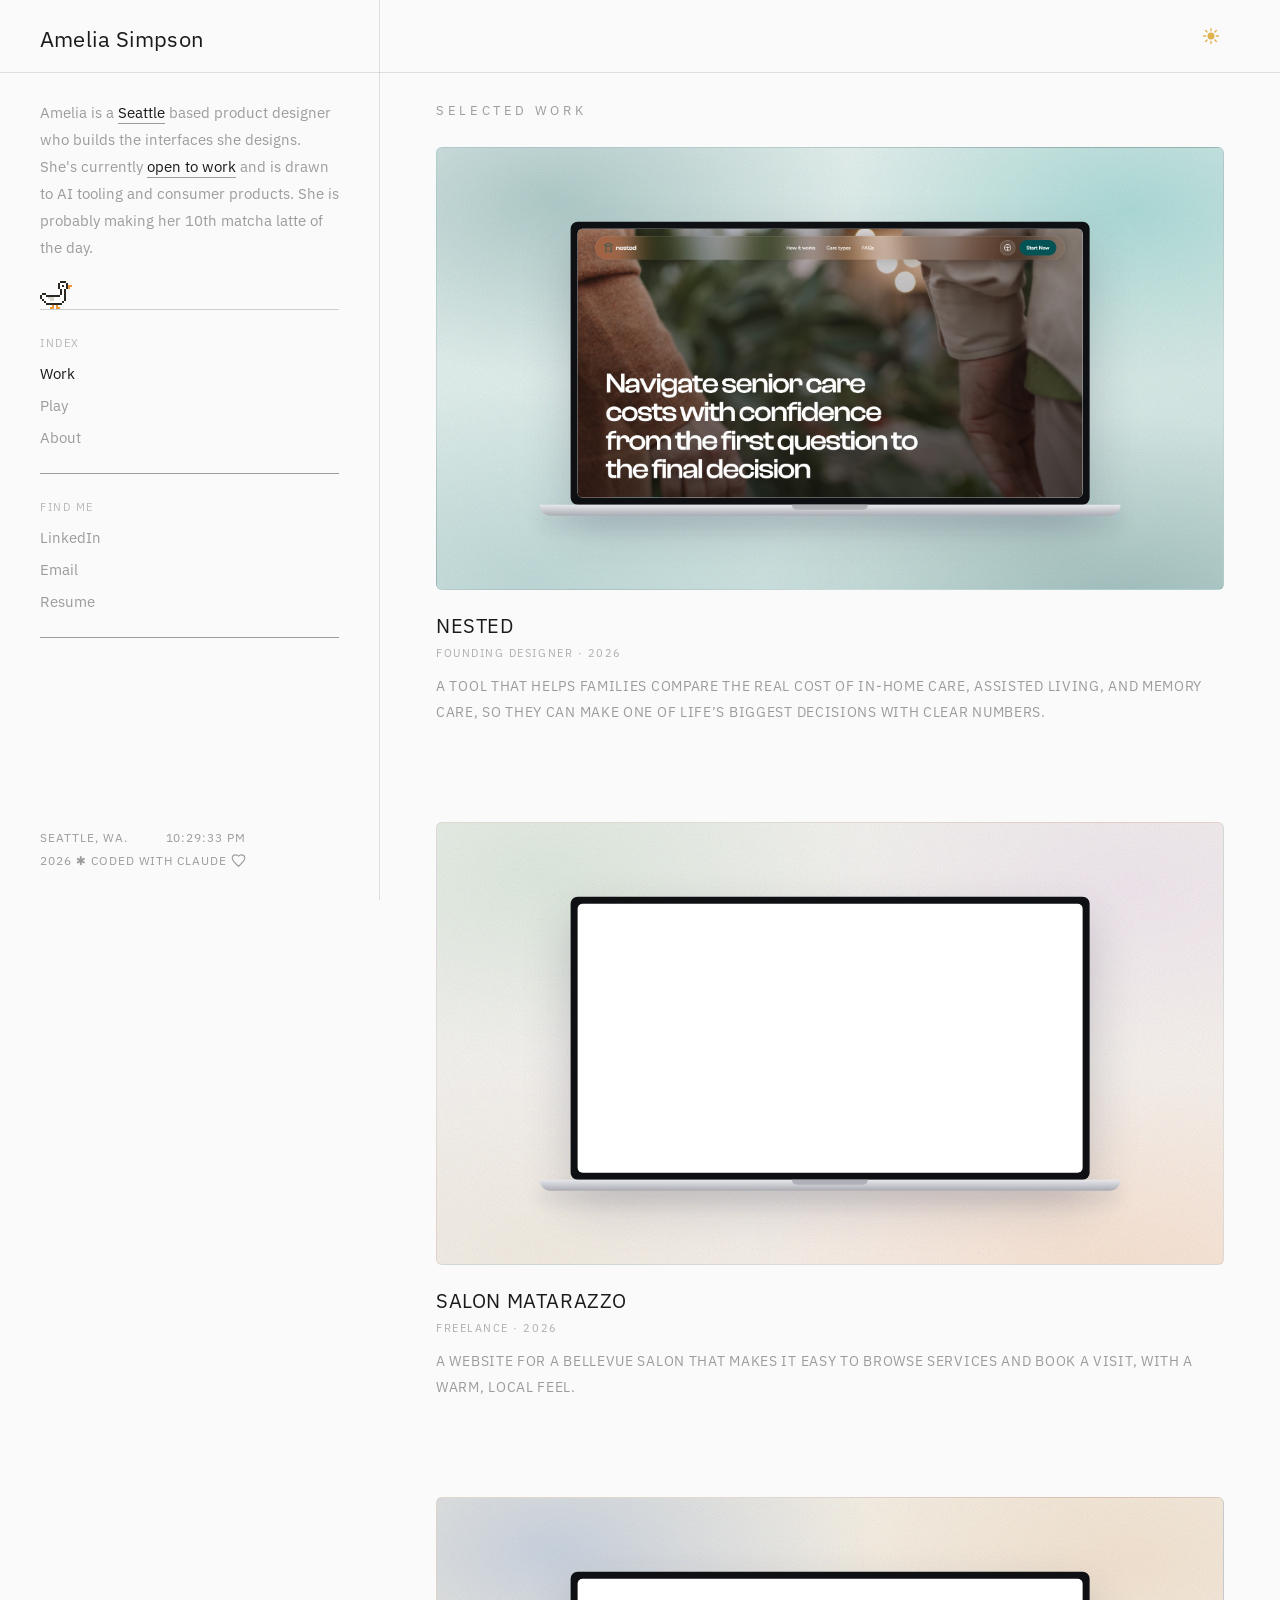
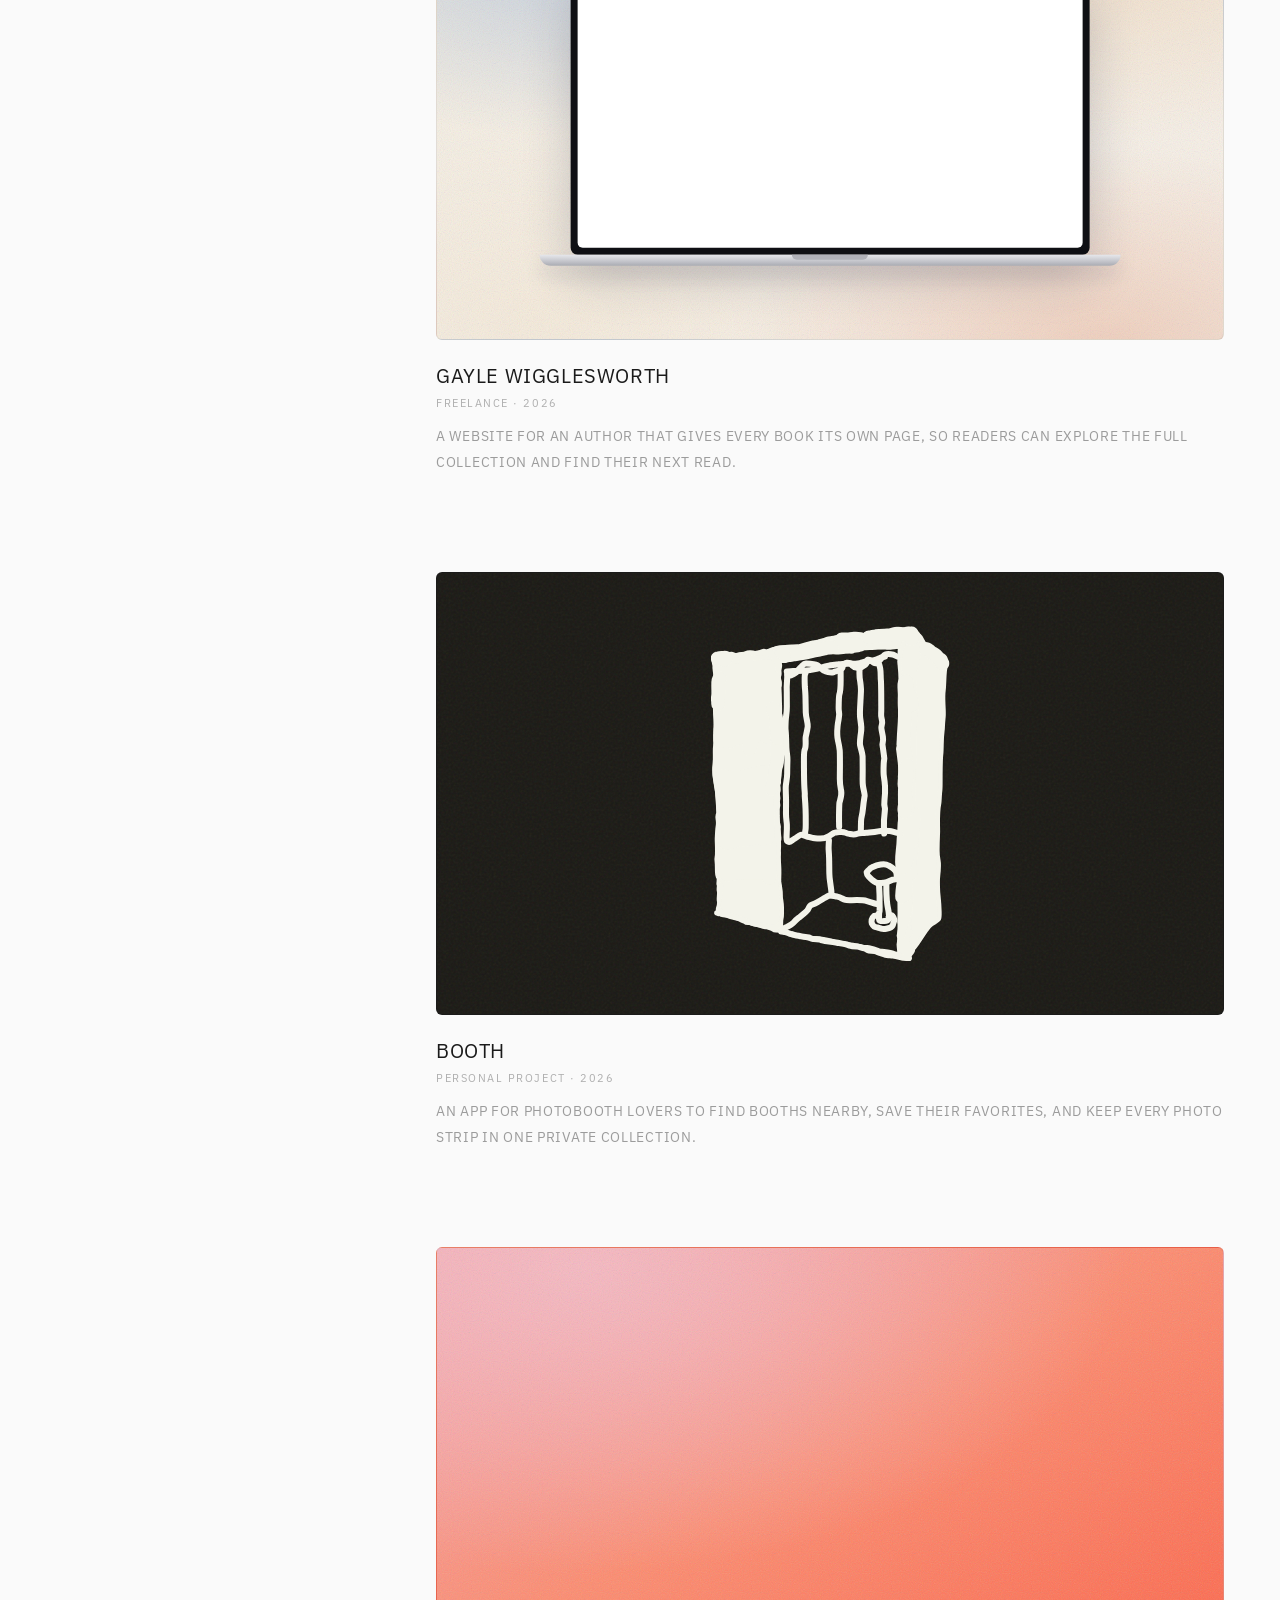
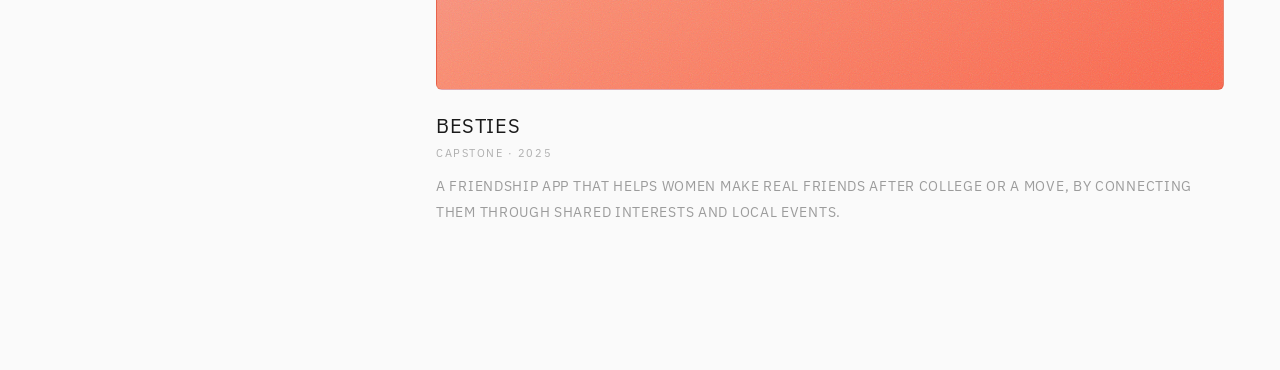
==== index.html @ 5fe20443 "Put every Play card's button in the upper-right "Read more" on Scratch Art and Puddle moves to the u" ====
<!doctype html>
<html lang="en">
<head>
<meta charset="utf-8" />
<meta name="viewport" content="width=device-width, initial-scale=1" />
<title>Amelia's Portfolio</title>
<link rel="icon" type="image/svg+xml" href="favicon.svg">
<link rel="preconnect" href="https://fonts.googleapis.com">
<link rel="preconnect" href="https://fonts.gstatic.com" crossorigin>
<link href="https://fonts.googleapis.com/css2?family=IBM+Plex+Sans:ital,wght@0,400;0,500;0,600;0,700;1,400&display=swap" rel="stylesheet">
<!-- Nested case-study animation faces -->
<link href="https://fonts.googleapis.com/css2?family=Figtree:wght@400;500;600;700&display=swap" rel="stylesheet">
<link rel="stylesheet" href="styles.css?v=115">
<link rel="stylesheet" href="scratch-card.css?v=3">
<link rel="stylesheet" href="play-panels.css?v=3">
<script src="scratch-card.js?v=5" defer></script>
<script src="play-panels.js?v=2" defer></script>
<script>
  /* set the view before first paint so a refresh doesn't flash the Work page */
  (function () {
    function ok(v) { return v === 'work' || v === 'gallery' || v === 'about'; }
    var p = (location.pathname || '/').replace(/\/index(\.html)?$/, '').replace(/\/+$/, '');
    var seg = p.slice(1), v = ok(seg) ? seg : null;
    if (!v) { var h = (location.hash || '').replace(/^#/, ''); if (ok(h)) v = h; }   // legacy #view links
    document.documentElement.setAttribute('data-view', v || 'work');
  })();
</script>

</head>
<body>
<div id="cursor-pill" aria-hidden="true"></div>

  <canvas id="bubble-canvas"></canvas>
  <div id="fog"></div>

  <div class="topline" aria-hidden="true"></div>
  <div class="topmeta">
    <button id="toggle" aria-label="Toggle bubble mode" aria-pressed="false">
        <span class="ico-off"><svg viewBox="0 0 24 24" fill="none"><circle cx="12" cy="12" r="4.2" fill="#e0b24d"/><g stroke="#e0b24d" stroke-width="1.6" stroke-linecap="round"><path d="M12 3.1v2.5M12 18.4v2.5M3.1 12h2.5M18.4 12h2.5M5.5 5.5l1.8 1.8M16.7 16.7l1.8 1.8M18.5 5.5l-1.8 1.8M7.3 16.7l-1.8 1.8"/></g></svg></span>
        <span class="ico-rain"><svg viewBox="0 0 24 24" fill="none"><path d="M6.4 14.6h11.2a4.1 4.1 0 0 0 .6-8.15A6.1 6.1 0 0 0 6.8 7.2a3.72 3.72 0 0 0-.4 7.4z" fill="#9fb0c4"/><g stroke="#7f9ab8" stroke-width="1.8" stroke-linecap="round"><path d="M8.2 17.3l-1 3M12.2 17.3l-1 3M16.2 17.3l-1 3"/></g></svg></span>
        <span class="ico-bubble"><svg viewBox="0 0 24 24" fill="none"><defs><linearGradient id="bubg" x1="3" y1="5" x2="19" y2="20" gradientUnits="userSpaceOnUse"><stop offset="0" stop-color="#ff9ccd"/><stop offset=".45" stop-color="#8fd0ee"/><stop offset="1" stop-color="#b6a4ee"/></linearGradient></defs><circle cx="10" cy="13.4" r="6.2" stroke="url(#bubg)" stroke-width="1.7"/><circle cx="17.6" cy="7" r="2.4" stroke="url(#bubg)" stroke-width="1.4"/><path d="M6.7 12.3 A4 4 0 0 1 9.3 9.3" stroke="#cfe9f5" stroke-width="1.5" stroke-linecap="round"/></svg></span>
      </button>
  </div>

  <header class="mobile-bar" aria-hidden="true">
    <button id="menu-open" class="menu-btn" aria-label="Open menu"><svg viewBox="0 0 24 24" fill="none" stroke="currentColor" stroke-width="1.8" stroke-linecap="round"><path d="M4 7h16M4 12h16M4 17h16"/></svg></button>
    <span class="mobile-wordmark">Amelia Simpson</span>
  </header>

  <aside class="sidebar">
    <button id="menu-close" class="menu-btn menu-close" aria-label="Close menu"><svg viewBox="0 0 24 24" fill="none" stroke="currentColor" stroke-width="1.8" stroke-linecap="round"><path d="M6 6l12 12M18 6L6 18"/></svg></button>
    <div class="side-head">
      <div class="wordmark">Amelia Simpson</div>
    </div>
    <p class="bio">Amelia is a <span class="seattle"><em>Seattle</em><span class="rain" aria-hidden="true"><svg class="cloud" viewBox="0 0 64 42"><defs><linearGradient id="cloudgrad" x1="0" y1="0" x2="0" y2="1"><stop offset="0" stop-color="#d6dee8"/><stop offset="1" stop-color="#a7b4c4"/></linearGradient></defs><path d="M14 36 C7 36 2 31 2 25 C2 19 7 15 13 15 C15 7 22 3 30 3 C38 3 45 8 47 16 C55 16 62 21 62 28 C62 33 58 36 52 36 Z" fill="url(#cloudgrad)"/></svg><i style="--l:34%;--d:0s"></i><i style="--l:44%;--d:.3s"></i><i style="--l:50%;--d:.14s"></i><i style="--l:58%;--d:.46s"></i><i style="--l:40%;--d:.6s"></i></span></span> based product designer who builds the interfaces she designs. She's currently <em class="glimm">open to work</em> and is drawn to AI tooling and consumer products. She is probably making her 10th matcha latte of the day.</p>

    <div class="goose-track">
      <hr class="divider">
      <!-- portfolio pet: drawn + walked by app.js -->
      <button class="goose" type="button" aria-label="Portfolio goose"><span class="goose-bubble" aria-hidden="true"></span></button>
    </div>

    <div class="nav-group">
      <div class="group-label">Index</div>
      <nav class="side-nav">
        <a class="active" data-view="work" role="link" tabindex="0">Work</a>
        <a data-view="gallery" role="link" tabindex="0">Play</a>
        <a data-view="about" role="link" tabindex="0">About</a>
      </nav>
    </div>

    <hr class="divider">

    <div class="nav-group">
      <div class="group-label">Find me</div>
      <nav class="side-nav">
        <a data-href="https://www.linkedin.com/in/amelia-simpson-b00031272/" role="link" tabindex="0">LinkedIn</a>
        <a data-href="mailto:amelia@winoman.com" role="link" tabindex="0">Email</a>
        <a data-href="files/amelia-simpson-resume.pdf?v=2" role="link" tabindex="0">Resume</a>
      </nav>
    </div>

    <hr class="divider">

    <div class="side-bottom">
      <span class="metabits"><span class="meta-loc">Seattle, WA.</span><span id="clock">00:00</span></span>
      <div class="side-meta">2026 &#10033; coded with Claude <button id="heart-toggle" class="heart-btn" aria-label="Toggle heart" aria-pressed="false"><svg viewBox="0 0 24 24" aria-hidden="true"><path d="M12 21.35l-1.45-1.32C5.4 15.36 2 12.28 2 8.5 2 5.42 4.42 3 7.5 3c1.74 0 3.41.81 4.5 2.09C13.09 3.81 14.76 3 16.5 3 19.58 3 22 5.42 22 8.5c0 3.78-3.4 6.86-8.55 11.54L12 21.35z"/></svg></button></div>
    </div>
  </aside>

  <main>
    <div id="view-work">
    <div class="worktop">
      <span class="work-label">Selected Work</span>
    </div>
    <div class="case-grid">
      <div class="case-col">
      <a class="case-card" href="nested.html" data-cursor="case">
        <div class="case-media nested-media">
          <div class="laptop">
            <div class="laptop-screen">
              <div class="laptop-inner">
                <img class="laptop-vid" src="images/nested/home.jpg" alt="The Nested homepage: a senior-care cost calculator with the headline Navigate senior care costs with confidence and a Start Comparison button" loading="lazy">
              </div>
            </div>
            <div class="laptop-base"></div>
          </div>
        </div>
        <div class="case-title">Nested</div>
        <div class="case-meta">Founding Designer &middot; 2026</div>
        <p class="case-desc">A tool that helps families compare the real cost of in-home care, assisted living, and memory care, so they can make one of life&rsquo;s biggest decisions with clear numbers.</p>
      </a>

      <a class="case-card" href="https://www.salonmatarazzo.com/" target="_blank" rel="noopener" data-cursor="try">
        <div class="case-media salon-media">
          <div class="laptop">
            <div class="laptop-screen">
              <div class="laptop-inner">
                <!-- screen recording of the homepage; swap videos/salon.mp4 to refresh -->
                <video class="laptop-vid" src="videos/salon.mp4?v=6" autoplay loop muted playsinline preload="metadata"></video>
              </div>
            </div>
            <div class="laptop-base"></div>
          </div>
        </div>
        <div class="case-title">Salon Matarazzo</div>
        <div class="case-meta">Freelance · 2026</div>
        <p class="case-desc">A website for a Bellevue salon that makes it easy to browse services and book a visit, with a warm, local feel.</p>
      </a>

      <a class="case-card" href="https://gayle-site.vercel.app/" target="_blank" rel="noopener" data-cursor="try">
        <div class="case-media gayle-media">
          <div class="laptop">
            <div class="laptop-screen">
              <div class="laptop-inner">
                <!-- screen recording of the homepage; swap videos/gayle.mp4 to refresh -->
                <video class="laptop-vid" src="videos/gayle.mp4?v=1" autoplay loop muted playsinline preload="metadata"></video>
              </div>
            </div>
            <div class="laptop-base"></div>
          </div>
        </div>
        <div class="case-title">Gayle Wigglesworth</div>
        <div class="case-meta">Freelance · 2026</div>
        <p class="case-desc">A website for an author that gives every book its own page, so readers can explore the full collection and find their next read.</p>
      </a>

      <a class="case-card" href="booth.html" data-cursor="case">
        <div class="case-media booth-media">
          <img class="booth-art" src="images/booth.svg?v=2" alt="Booth illustration" loading="lazy">
        </div>
        <div class="case-title">Booth</div>
        <div class="case-meta">Personal project · 2026</div>
        <p class="case-desc">An app for photobooth lovers to find booths nearby, save their favorites, and keep every photo strip in one private collection.</p>
      </a>

      <a class="case-card" href="besties.html" data-cursor="case">
        <div class="case-media besties-media">
          <!-- swap videos/besties.mp4 for your own screen recording of the flow -->
          <video class="besties-vid" src="videos/besties.mp4?v=2" autoplay loop muted playsinline preload="metadata"></video>
        </div>
        <div class="case-title">Besties</div>
        <div class="case-meta">Capstone · 2025</div>
        <p class="case-desc">A friendship app that helps women make real friends after college or a move, by connecting them through shared interests and local events.</p>
      </a>
      </div>
    </div>
    </div><!-- /#view-work -->

    <div id="view-gallery">
      <!-- the old pan-around canvas below stays hidden by CSS (#galleryCanvas), not removed -->
      <section class="bento" aria-label="Play">
        <!-- Scratch art: playable in place; the upper-right button flips it open into #panel-scratch (play-panels.js) -->
        <div class="tile t-scratch scratch-card" data-scratch-card data-panel-tile="scratch" role="group"
             aria-label="Interactive scratch-art card: drag to scratch through black wax and reveal a rainbow foil underneath">
          <button type="button" class="tile-btn tile-btn-right" data-panel-open="scratch" aria-haspopup="dialog" aria-controls="panel-scratch" aria-label="Read more about Scratch Art">
            <span class="tile-btn-label">Read more</span><svg viewBox="0 0 24 24" fill="none" stroke="currentColor" stroke-width="2" stroke-linecap="round" stroke-linejoin="round" aria-hidden="true"><path d="M15 3h6v6M9 21H3v-6M21 3l-7 7M3 21l7-7"/></svg>
          </button>
          <div class="scratch-pill">
            <svg viewBox="0 0 24 24" fill="none" stroke="currentColor" stroke-width="1.8" stroke-linecap="round" stroke-linejoin="round" aria-hidden="true">
              <path d="M4 20 L7 13 L17 3 L21 7 L11 17 Z" /><path d="M7 13 L11 17" />
            </svg>
            scratch me!
          </div>
          <div class="scratch-label">
            <h3>Scratch Art</h3>
            <p>Personal Project · Fall 2026</p>
          </div>
          <div class="scratch-actions">
            <button type="button" data-scratch-save aria-label="Save your drawing">
              <svg viewBox="0 0 24 24" fill="none" stroke="currentColor" stroke-width="2" stroke-linecap="round" stroke-linejoin="round" aria-hidden="true"><path d="M12 4v11M7 10l5 5 5-5M5 20h14" /></svg>
            </button>
            <button type="button" data-scratch-reset aria-label="Start over with a fresh black page">
              <svg viewBox="0 0 24 24" fill="none" stroke="currentColor" stroke-width="2" stroke-linecap="round" stroke-linejoin="round" aria-hidden="true"><path d="M3 12a9 9 0 1 0 3-6.7" /><path d="M3 4v5h5" /></svg>
            </button>
          </div>
        </div>

        <!-- the whole card is a button that opens #panel-frida -->
        <figure class="tile t-frida" data-panel-tile="frida">
          <button type="button" class="tile-open" data-panel-open="frida" aria-haspopup="dialog" aria-controls="panel-frida" aria-label="Read more about the Frida litho"></button>
          <img src="images/playground/frida-litho.jpg" alt="A pencil lithograph of Frida Kahlo surrounded by flowers, drawn on a litho plate">
          <figcaption class="tile-cap">
            <h3>Frida Litho</h3>
            <p>A lithograph I made for my printmaking class</p>
          </figcaption>
        </figure>

        <!-- the whole card is a button that opens #panel-froyo; the upper-right "Visit" goes straight to the shop -->
        <div class="tile t-froyo" data-panel-tile="froyo">
          <button type="button" class="tile-open" data-panel-open="froyo" aria-haspopup="dialog" aria-controls="panel-froyo" aria-label="Read more about The Froyo Shop"></button>
          <img src="images/playground/froyo-shop.jpg" alt="The Froyo Shop app: a soft-serve frozen yogurt in a polka-dot cup with flavor, cup, and topping pickers">
          <a class="tile-btn tile-btn-right" href="https://froyo-shop.vercel.app/" target="_blank" rel="noopener" aria-label="Open The Froyo Shop in a new tab">
            <span class="tile-btn-label">Visit</span><svg viewBox="0 0 24 24" fill="none" stroke="currentColor" stroke-width="2" stroke-linecap="round" stroke-linejoin="round" aria-hidden="true"><path d="M7 17 17 7"/><path d="M8 7h9v9"/></svg>
          </a>
          <div class="tile-cap">
            <h3>The Froyo Shop</h3>
            <p>Build and share your own frozen treat</p>
          </div>
        </div>

        <figure class="tile t-paros">
          <img src="images/playground/paros.jpg" alt="A white Greek church with a blue dome and bell tower at golden hour, on the island of Paros">
          <figcaption class="tile-cap">
            <h3>Paros, Greece</h3>
            <p>A church I photographed on the island</p>
          </figcaption>
        </figure>

        <!-- the real 404 page, playing on a loop (?embed skips the redirect home);
             the whole card is a button that opens #panel-404; the upper-right "Visit" opens the real page -->
        <div class="tile t-404" data-panel-tile="404">
          <button type="button" class="tile-open" data-panel-open="404" aria-haspopup="dialog" aria-controls="panel-404" aria-label="Read more about the 404 page"></button>
          <iframe src="404.html?embed" title="My 404 page: a UFO beams up a cow" loading="lazy" tabindex="-1" aria-hidden="true"></iframe>
          <a class="tile-btn tile-btn-right" href="/404" target="_blank" rel="noopener" aria-label="Open the 404 page in a new tab">
            <span class="tile-btn-label">Visit</span><svg viewBox="0 0 24 24" fill="none" stroke="currentColor" stroke-width="2" stroke-linecap="round" stroke-linejoin="round" aria-hidden="true"><path d="M7 17 17 7"/><path d="M8 7h9v9"/></svg>
          </a>
          <div class="tile-cap">
            <h3>404 Page</h3>
            <p>A UFO abduction for lost visitors</p>
          </div>
        </div>

        <!-- the live puddle shader, playable right here; only the upper-right button flips it open into #panel-puddle (play-panels.js) -->
        <div class="tile t-puddle" data-panel-tile="puddle">
          <iframe src="puddle.html?embed&amp;v=2" title="Puddle: click the water to jump in" loading="lazy"></iframe>
          <button type="button" class="tile-btn tile-btn-right" data-panel-open="puddle" aria-haspopup="dialog" aria-controls="panel-puddle" aria-label="Read more about Puddle">
            <span class="tile-btn-label">Read more</span><svg viewBox="0 0 24 24" fill="none" stroke="currentColor" stroke-width="2" stroke-linecap="round" stroke-linejoin="round" aria-hidden="true"><path d="M15 3h6v6M9 21H3v-6M21 3l-7 7M3 21l7-7"/></svg>
          </button>
          <div class="tile-cap">
            <h3>Puddle</h3>
            <p>Click the water to jump in</p>
          </div>
        </div>

      </section>
      <div class="canvas-vp" id="galleryCanvas">
        <div class="canvas-plane" id="galleryPlane">
          <!--
            Playground pieces sit on the canvas and pan with it. Add one with:
            <figure class="piece" style="left:0px; top:0px; width:520px;">
              <img src="images/playground/your-piece.jpg" alt="">
              <figcaption>
                <span class="piece-title">Caption</span>
                <span class="piece-bio">A short bio line.</span>
              </figcaption>
            </figure>
            left/top are free-form canvas coordinates (0,0 is the center on load).
          -->
          <figure class="piece" style="left:-470px; top:-150px; width:420px;">
            <img src="images/playground/paros.jpg" alt="A white Greek church with a blue dome and bell tower at golden hour, on the island of Paros">
            <figcaption>
              <span class="piece-title">Picture in Paros, Greece</span>
              <span class="piece-bio">I took this image of a church on the greek island of Paros</span>
            </figcaption>
          </figure>
          <figure class="piece" style="left:70px; top:30px; width:440px;">
            <a class="piece-link" href="https://froyo-shop.vercel.app/" target="_blank" rel="noopener">
              <img src="images/playground/froyo-shop.jpg" alt="The Froyo Shop app: a soft-serve frozen yogurt in a polka-dot cup with flavor, cup, and topping pickers">
              <figcaption>
                <span class="piece-title">The Froyo Shop <span class="piece-arrow" aria-hidden="true">↗</span></span>
                <span class="piece-bio">I made a froyo shop app for users to create and share their yummy frozen treat</span>
              </figcaption>
            </a>
          </figure>
          <figure class="piece" style="left:-380px; top:210px; width:340px;">
            <img src="images/playground/frida-litho.jpg" alt="A pencil lithograph of Frida Kahlo surrounded by flowers, drawn on a litho plate">
            <figcaption>
              <span class="piece-title">Frida Litho</span>
              <span class="piece-bio">A lithograph I made for my printmaking class</span>
            </figcaption>
          </figure>
        </div>

        <!-- pan/drag hint, pinned to the viewport -->
        <div class="canvas-hint">
          <svg viewBox="0 0 24 24" fill="none" stroke="currentColor" stroke-width="1.7" stroke-linecap="round" stroke-linejoin="round" aria-hidden="true"><path d="M12 3v18M3 12h18M12 3l-3 3M12 3l3 3M12 21l-3-3M12 21l3-3M3 12l3-3M3 12l3 3M21 12l-3-3M21 12l-3 3"/></svg>
          <span>Scroll / drag to move</span>
        </div>

        <!-- sticker pack: click the heart to open the tray, then drag stickers onto the canvas -->
        <button class="sticker-pack" id="stickerPack" type="button" aria-label="Open sticker pack">
          <svg class="heart" viewBox="0 0 100 92" aria-hidden="true"><path d="M50 84 C 20 62, 8 44, 8 28 C 8 16, 18 8, 30 8 C 40 8, 47 15, 50 24 C 53 15, 60 8, 70 8 C 82 8, 92 16, 92 28 C 92 44, 80 62, 50 84 Z"/></svg>
          <span>my<br>sticker<br>pack</span>
        </button>
        <div class="sticker-tray" id="stickerTray"></div>
        <button class="sticker-reset" id="stickerReset" type="button">Reset</button>
      </div>
    </div>

    <div id="view-about">
      <!-- Top photo strip -->
      <div class="about-strip">
        <div class="about-photo" data-cursor="photo" data-label="Me!"><img src="images/p1.jpg?v=4" alt="Amelia at her university graduation"></div>
        <div class="about-photo" data-cursor="photo" data-label="Coquito"><img src="images/p5.jpg?v=2" alt="Amelia's dog sitting on the floor, tongue out"></div>
        <div class="about-photo" data-cursor="photo" data-label="Home"><img src="images/p2.jpg?v=4" alt="Seattle waterfront and the Space Needle at sunset"></div>
        <div class="about-photo" data-cursor="photo" data-label="Studio sesh"><img src="images/p3.jpg?v=2" alt="A screenprinting screen in the studio"></div>
        <div class="about-photo" data-cursor="photo" data-label="<span style='font-size:1.8em;line-height:1'>&#128031;</span>"><img src="images/p6.jpg?v=1" alt="Three scuba divers underwater with bubbles rising to the surface"></div>
      </div>

      <h1 class="about-title">Designing to delight.</h1>

      <div class="about-intro">
        <p>Hi, I&rsquo;m Amelia. Born, raised, and based in <em>Seattle, WA</em>.</p>
        <p>I design and build software that feels simple, intuitive, and <em>delightful</em>. What I love most is tackling complex problems, balancing systems thinking with human needs. I&rsquo;m drawn to AI tooling and consumer products.</p>
        <p class="about-lead">Outside of work I enjoy:</p>
        <ul class="about-list">
          <li>Skiing</li>
          <li>Screen printing</li>
          <li>Making personalized apps for my friends</li>
          <li>Spending an entire day in an art museum</li>
        </ul>
        <p>Open to full-time and freelance work. If you&rsquo;re building something fun, I&rsquo;d love to hear about it.</p>
      </div>

      <div class="about-cols">
        <div>
          <span class="group-label">Experience</span>
          <div class="exp-list">
            <div class="exp-row"><div class="exp-role">Nested <span>&middot; Founding Designer</span></div><div class="exp-date">2026 &mdash; Present</div></div>
            <div class="exp-row"><div class="exp-role">Freelance <span>&middot; Product Designer</span></div><div class="exp-date">2025 &mdash; Present</div></div>
            <div class="exp-row"><div class="exp-role">Besties <span>&middot; Capstone, UX</span></div><div class="exp-date">2025</div></div>
          </div>
        </div>
      </div>

      <!-- Favorite things: drop a cover <img src="..."> into each tile -->
      <div class="about-faves-rich">
        <div class="faves-head"><span class="work-label">A few of my favorite things</span></div>

        <div class="fave-group">
          <span class="group-label">On my shelf</span>
          <div class="cover-row tall">
            <div class="about-photo cover"><img src="images/book-pwmov.jpg" alt="People We Meet on Vacation by Emily Henry book cover"></div>
            <div class="about-photo cover"><img src="images/book-nothing.jpg" alt="How to Do Nothing by Jenny Odell book cover"></div>
            <div class="about-photo cover"><img src="images/book-bernadette.jpg" alt="Where'd You Go, Bernadette by Maria Semple book cover"></div>
            <div class="about-photo cover"><img src="images/book-writerslovers.jpg" alt="Writers & Lovers by Lily King book cover"></div>
            <div class="about-photo cover"><img src="images/book-malala.jpg" alt="Finding My Way by Malala Yousafzai book cover"></div>
          </div>
        </div>

        <div class="fave-group">
          <span class="group-label">Comfort rewatches</span>
          <div class="cover-row tall">
            <div class="about-photo cover"><img src="images/amelie.jpg" alt="Am&eacute;lie film poster"></div>
            <div class="about-photo cover"><img src="images/psych.jpg" alt="Psych TV show poster"></div>
            <div class="about-photo cover"><img src="images/satc.jpg" alt="Sex and the City poster"></div>
            <div class="about-photo cover"><img src="images/barbie.jpg" alt="Barbie: Mermaidia film poster"></div>
            <div class="about-photo cover"><img src="images/gbh.jpg" alt="The Grand Budapest Hotel film poster"></div>
          </div>
        </div>

        <div class="fave-group">
          <span class="group-label">On repeat</span>
          <div class="cover-row square">
            <div class="about-photo cover"><img src="images/song-embarrassing.jpg" alt="Ghost by Sky Ferreira cover"></div>
            <div class="about-photo cover"><img src="images/song-vogue.jpg" alt="The Immaculate Collection by Madonna cover"></div>
            <div class="about-photo cover"><img src="images/song-bloodorange.jpg" alt="Essex Honey by Blood Orange cover"></div>
            <div class="about-photo cover"><img src="images/song-parttime.jpg" alt="Part Time album cover"></div>
            <div class="about-photo cover"><img src="images/song-letsgetiton.jpg" alt="Let's Get It On by Marvin Gaye cover"></div>
          </div>
        </div>
      </div>
    </div>
  </main>

  <!-- Play panels: each interactive card spins up into its own panel (play-panels.js) -->
  <dialog id="panel-scratch" class="play-panel" data-panel="scratch" aria-labelledby="pp-title-scratch">
    <div class="pp-card">
      <div class="pp-back" aria-hidden="true"></div>
      <div class="pp-face">
        <div class="pp-stage pp-stage-scratch">
          <div class="scratch-card" data-scratch-card role="group" aria-label="Scratch-art card: drag to scratch through black wax and reveal a rainbow foil underneath">
            <div class="scratch-pill">
              <svg viewBox="0 0 24 24" fill="none" stroke="currentColor" stroke-width="1.8" stroke-linecap="round" stroke-linejoin="round" aria-hidden="true"><path d="M4 20 L7 13 L17 3 L21 7 L11 17 Z" /><path d="M7 13 L11 17" /></svg>
              scratch me!
            </div>
            <div class="scratch-actions">
              <button type="button" data-scratch-save aria-label="Save your drawing">
                <svg viewBox="0 0 24 24" fill="none" stroke="currentColor" stroke-width="2" stroke-linecap="round" stroke-linejoin="round" aria-hidden="true"><path d="M12 4v11M7 10l5 5 5-5M5 20h14" /></svg>
              </button>
              <button type="button" data-scratch-reset aria-label="Start over with a fresh black page">
                <svg viewBox="0 0 24 24" fill="none" stroke="currentColor" stroke-width="2" stroke-linecap="round" stroke-linejoin="round" aria-hidden="true"><path d="M3 12a9 9 0 1 0 3-6.7" /><path d="M3 4v5h5" /></svg>
              </button>
            </div>
          </div>
        </div>
        <article class="pp-story">
          <header class="pp-head">
            <p class="pp-meta">Personal Project · Fall 2026</p>
            <h2 id="pp-title-scratch">Scratch Art</h2>
            <p class="pp-lede">A digital take on scratch-art paper: black wax over rainbow foil, and a wooden stylus to draw through it.</p>
            <p class="pp-hint">Drag across the black to draw.</p>
          </header>

          <section>
            <h3>Design</h3>
            <p>The foil underneath is a steady rainbow with a little glitter, so a single line changes color as it crosses the page. The rainbow never shifts, so a drawing keeps the colors you drew it in.</p>
            <p>The cursor is a small wooden stylus, with its hotspot on the sharpened tip. Once you start, the &ldquo;scratch me!&rdquo; pill fades away and buttons to save or start over take its place.</p>
          </section>

          <section>
            <h3>Development</h3>
            <p>Two canvases are stacked: the foil underneath and a black coat on top. Drawing erases the coat along your path, and the line follows pen pressure on devices that report it.</p>
            <p>The glitter comes from a small seeded random generator, so it lands in the same places every time the card resizes. Saving flattens both layers into a PNG of your drawing.</p>
          </section>
          <p class="pp-note">This is a fresh copy, separate from the one on the Play page.</p>
        </article>
      </div>
      <button type="button" class="pp-close" data-panel-close aria-label="Close Scratch Art">
        <svg viewBox="0 0 24 24" fill="none" stroke="currentColor" stroke-width="2" stroke-linecap="round" aria-hidden="true"><path d="M6 6l12 12M18 6L6 18"/></svg>
      </button>
    </div>
  </dialog>

  <dialog id="panel-frida" class="play-panel" data-panel="frida" aria-labelledby="pp-title-frida">
    <div class="pp-card">
      <div class="pp-back" aria-hidden="true"></div>
      <div class="pp-face">
        <div class="pp-stage pp-stage-frida"><img src="images/playground/frida-litho.jpg" alt="A pencil lithograph of Frida Kahlo surrounded by flowers, drawn on a litho plate"></div>
        <article class="pp-story">
          <header class="pp-head">
            <p class="pp-meta">Printmaking class</p>
            <h2 id="pp-title-frida">Frida Litho</h2>
            <p class="pp-lede">A lithograph of Frida Kahlo surrounded by flowers, drawn for my printmaking class.</p>
          </header>

          <section>
            <h3>What lithography is</h3>
            <p>Lithography was invented in 1796 by Alois Senefelder in Bavaria. It started on slabs of limestone, which is where the name comes from: <i>lithos</i> is Greek for stone. Today many printmakers draw on grained aluminum plates instead.</p>
            <p>Unlike carving a woodcut or etching a line into metal, nothing is cut into the surface. The whole process runs on one simple fact: oil and water don&rsquo;t mix. You draw with something greasy, the blank areas are treated to hold water, and the oily ink sticks only to the drawing.</p>
          </section>

          <section>
            <h3>How a print gets made</h3>
            <p>First the drawing goes onto the plate with greasy materials, like litho crayons, pencils or tusche, a liquid drawing ink. Every mark counts, because the plate picks up the grease from your hand too.</p>
            <p>Next the plate is etched with gum arabic. This locks the drawing in place and makes the bare areas hold water and refuse ink.</p>
            <p>To print, the plate is kept damp with a sponge and rolled with oil-based ink. The ink sticks to the drawing and slides off the wet areas. Paper goes on top, and it all runs through the press under heavy pressure. Each print is inked by hand, so every pull is a little different.</p>
          </section>

          <section>
            <h3>My Frida</h3>
            <p>I drew Frida framed by a crown and collar of flowers, building her up from fine pencil-like lines so the plate would hold the soft shading in her face. The flowers needed the most patience: dozens of petals, each one outlined and shaded by hand.</p>
            <p>Because the image prints in reverse, everything I drew on the plate comes out mirrored on the paper.</p>
          </section>

        </article>
      </div>
      <button type="button" class="pp-close" data-panel-close aria-label="Close Frida Litho">
        <svg viewBox="0 0 24 24" fill="none" stroke="currentColor" stroke-width="2" stroke-linecap="round" aria-hidden="true"><path d="M6 6l12 12M18 6L6 18"/></svg>
      </button>
    </div>
  </dialog>

  <dialog id="panel-froyo" class="play-panel" data-panel="froyo" aria-labelledby="pp-title-froyo">
    <div class="pp-card">
      <div class="pp-back" aria-hidden="true"></div>
      <div class="pp-face">
        <div class="pp-stage pp-stage-froyo" data-stage-src="https://froyo-shop.vercel.app/" data-stage-title="The Froyo Shop, playable"></div>
        <article class="pp-story">
          <header class="pp-head">
            <p class="pp-meta">Personal Project</p>
            <h2 id="pp-title-froyo">The Froyo Shop</h2>
            <p class="pp-lede">Build a frozen yogurt, top it, and share it to a gallery everyone can see.</p>
            <p class="pp-hint">Pick a flavor and a cup, then press and drag on the froyo.</p>
          </header>

          <section>
            <h3>Design</h3>
            <p>There are six flavors, from vanilla to Dole pineapple whip and matcha, and eight cups in solids, tapered stripes and polka dots.</p>
            <p>Toppings land one at a time right where you press: sprinkles, gummy bears and worms, marshmallows, boba and more. Syrups pour as you drag. When you share, a little gummy-bear spoon dives in before your froyo joins the gallery.</p>
          </section>

          <section>
            <h3>Development</h3>
            <p>The whole app is a single HTML file served by a plain Node server with no dependencies. The shared gallery is saved as JSON.</p>
            <p>The soft ASMR sounds are synthesized live with the Web Audio API, so there are no audio files at all.</p>
          </section>
          <p class="pp-link"><a href="https://froyo-shop.vercel.app/" target="_blank" rel="noopener">Open the shop in a new tab ↗</a></p>
        </article>
      </div>
      <button type="button" class="pp-close" data-panel-close aria-label="Close The Froyo Shop">
        <svg viewBox="0 0 24 24" fill="none" stroke="currentColor" stroke-width="2" stroke-linecap="round" aria-hidden="true"><path d="M6 6l12 12M18 6L6 18"/></svg>
      </button>
    </div>
  </dialog>

  <dialog id="panel-404" class="play-panel" data-panel="404" aria-labelledby="pp-title-404">
    <div class="pp-card">
      <div class="pp-back" aria-hidden="true"></div>
      <div class="pp-face">
        <div class="pp-stage pp-stage-404" data-stage-src="404.html?embed" data-stage-title="My 404 page: a UFO beams up a cow"></div>
        <article class="pp-story">
          <header class="pp-head">
            <p class="pp-meta">Personal Project</p>
            <h2 id="pp-title-404">404 Page</h2>
            <p class="pp-lede">Instead of a dead end, lost visitors watch a UFO beam up a cow, then get sent home.</p>
            <p class="pp-hint">It loops here. The real page sends you home when it ends.</p>
          </header>

          <section>
            <h3>Design</h3>
            <p>It&rsquo;s a pixel-art night: a barn, two trees, a moon and stars over the hills, all drawn as crisp SVG pixels. The copy keeps it light: &ldquo;Uh oh, this page got abducted.&rdquo;</p>
            <p>Visitors can skip the show with the link home, and anyone who has reduced motion turned on sees the still scene instead.</p>
          </section>

          <section>
            <h3>Development</h3>
            <p>The animation is one GSAP timeline. The saucer swoops in from the top-left corner, settles over the cow and turns on its beam. The cow floats up wiggling and shrinks into the saucer, which hops and flies off the top-right.</p>
            <p>On the real 404 page, the visitor is sent home when the saucer leaves. Embedded here, it loops instead.</p>
          </section>
          <p class="pp-link"><a href="/404" target="_blank" rel="noopener">Open the real 404 page ↗</a></p>
        </article>
      </div>
      <button type="button" class="pp-close" data-panel-close aria-label="Close 404 Page">
        <svg viewBox="0 0 24 24" fill="none" stroke="currentColor" stroke-width="2" stroke-linecap="round" aria-hidden="true"><path d="M6 6l12 12M18 6L6 18"/></svg>
      </button>
    </div>
  </dialog>

  <dialog id="panel-puddle" class="play-panel" data-panel="puddle" aria-labelledby="pp-title-puddle">
    <div class="pp-card">
      <div class="pp-back" aria-hidden="true"></div>
      <div class="pp-face">
        <div class="pp-stage pp-stage-puddle" data-stage-src="puddle.html?embed&amp;v=2" data-stage-title="Puddle: click the water to jump in"></div>
        <article class="pp-story">
          <header class="pp-head">
            <p class="pp-meta">Personal Project · Fall 2026</p>
            <h2 id="pp-title-puddle">Puddle</h2>
            <p class="pp-lede">Seattle in November. The sky lies flat on the pavement and every drop breaks it into rings.</p>
            <p class="pp-hint">Click or tap the puddle to jump in.</p>
          </header>

          <section>
            <h3>Design</h3>
            <p>It started with a three-second video I took on a grey November day: rain tapping into a puddle on brick pavers, a yellow maple leaf resting at its edge. I wanted the piece to hold on to that feeling, the hush of a Seattle afternoon when the sky hangs low and everything smells like wet pavement.</p>
            <p>The palette is the soft grey-taupe of pavers after a long rain. The puddle holds the sky like a mirror, bright where it catches the light and clear enough up close to see the bricks underneath, and every drop breaks it into rings.</p>
            <p>The red rubber boots are the one bright thing on the page, a nod to the rainy days when the best thing to do with a puddle was jump in it.</p>
          </section>

          <section>
            <h3>Development</h3>
            <p>Everything is one WebGL fragment shader with no libraries. It draws running-bond pavers, a puddle shaped from layered noise, and raindrops as small ring waves that decay as they spread.</p>
            <p>A click sends down a pair of legs in jeans and rainboots, drawn with signed distance fields. Each landing pushes the water out from under the boots and throws a crown of spray. Then it sends a heavy swell outward, and that swell only travels where there's water to carry it. The falling spray leaves its own small rings.</p>
            <p>A second pass softens it all with a shallow depth of field, a little bloom, film grain and frequency modulated halftones. The scene renders at 80% size and pauses when it's off screen.</p>
          </section>
          <p class="pp-link"><a href="puddle.html" target="_blank" rel="noopener">Open it on its own page ↗</a></p>
        </article>
      </div>
      <button type="button" class="pp-close" data-panel-close aria-label="Close Puddle">
        <svg viewBox="0 0 24 24" fill="none" stroke="currentColor" stroke-width="2" stroke-linecap="round" aria-hidden="true"><path d="M6 6l12 12M18 6L6 18"/></svg>
      </button>
    </div>
  </dialog>


<!-- ===== Index view switcher (Work / Gallery) ===== -->

<!-- ===== Nested case-study animation (vanilla port of the Claude Design handoff) ===== -->
<script src="https://cdnjs.cloudflare.com/ajax/libs/gsap/3.13.0/gsap.min.js"></script>
<script src="app.js?v=93"></script>
</body>
</html>
---- styles.css ----
/* Amelia Simpson — portfolio styles */

  @font-face { font-family: 'Clash Display'; font-weight: 500; font-style: normal; font-display: swap; src: url('https://cdn.fontshare.com/wf/2GQIT54GKQY3JRFTSHS4ARTRNRQISSAA/3CIP5EBHRRHE5FVQU3VFROPUERNDSTDF/JTSL5QESUXATU47LCPUNHZQBDDIWDOSW.woff2') format('woff2'); }
  @font-face { font-family: 'Clash Display'; font-weight: 600; font-style: normal; font-display: swap; src: url('https://cdn.fontshare.com/wf/FPDAZ2S6SW4QMSRIIKNNGTPM6VIXYMKO/5HNPQ453FRLIQWV2FNOBUU3FKTDZQVSG/Z3MGHFHX6DCTLQ55LJYRJ5MDCZPMFZU6.woff2') format('woff2'); }

  /* THEME TOKENS — one class flip on <body> drives everything. */
  :root { --bg: #FAFAFA; --ink: #1a1a1a; --muted: #9C9C9C; --cursor: #6a5fc4; --rail: 380px; }
  body.bubbles { --bg: #ECF1F6; }   /* original soft cool wash; cursor stays ink */

  * { margin: 0; padding: 0; box-sizing: border-box; }
  body {
    font-family: 'IBM Plex Sans', system-ui, -apple-system, sans-serif;
    color: var(--ink); background: var(--bg);
    transition: background-color .55s ease;
    min-height: 100vh; overflow-x: hidden;
  }
  button { font-family: inherit; }   /* buttons don't inherit the page font by default */

  /* Full-screen render surface. pointer-events:none — clicks read off window. */
  #bubble-canvas {
    position: fixed; inset: 0; width: 100%; height: 100%;
    pointer-events: none; z-index: 60; display: none;   /* bubbles float over the page so they stay visible */
  }
  body.bubbles #bubble-canvas { display: block; }

  #fog {
    position: fixed; inset: 0; z-index: 9; pointer-events: none;
    opacity: 0; background: rgba(248,252,255,.22);
    backdrop-filter: blur(.8px); -webkit-backdrop-filter: blur(.8px);
  }

  /* ---- Left sidebar nav (Amelia's content, kept in the current light style) ---- */
  .sidebar {
    position: fixed; top: 0; left: 0; z-index: 10;
    width: var(--rail); height: 100vh; overflow-y: auto;
    display: flex; flex-direction: column; gap: 26px;
    padding: 18px 40px 30px;
    border-right: 1px solid rgba(30,40,60,.13);
  }
  .wordmark { font-size: 22px; color: var(--ink); letter-spacing: .01em; cursor: pointer; }
  .wordmark:hover, .mobile-wordmark:hover { opacity: .62; }
  .mobile-wordmark { cursor: pointer; }
  .role { font-size: 15px; color: var(--muted); letter-spacing: .01em; }
  .bio { font-size: 15px; line-height: 1.8; color: var(--muted); max-width: 46ch; margin-top: 26px; }
  .bio em { font-style: normal; color: var(--ink); border-bottom: 1px solid var(--muted); padding-bottom: 1px; white-space: nowrap; }
  /* glimm-style prism band — flashes once on hover, text stays ink otherwise */
  .bio em.glimm:hover {
    background-image: linear-gradient(90deg,
      var(--ink) 0 36%,
      #54cda0 44%, #5fb8c9 48%, #7a9fe0 52%, #a481e8 56%,
      var(--ink) 64% 100%);
    background-size: 300% 100%;
    background-repeat: no-repeat;
    -webkit-background-clip: text; background-clip: text;
    -webkit-text-fill-color: transparent; color: transparent;
    animation: glimmSweep 0.9s ease forwards;
  }
  @keyframes glimmSweep {
    from { background-position: 100% 0; }
    to   { background-position: 0% 0; }
  }
  @media (prefers-reduced-motion: reduce) {
    .bio em.glimm:hover { animation: none; -webkit-text-fill-color: var(--ink); color: var(--ink); }
  }
  .seattle { position: relative; }
  .seattle .rain {
    position: absolute; left: 50%; bottom: 100%; transform: translateX(-50%);
    width: 46px; height: 22px; margin-bottom: 2px;
    opacity: 0; transition: opacity .25s ease; pointer-events: none;
  }
  .seattle:hover .rain { opacity: 1; }
  .seattle .rain .cloud { position: absolute; top: 0; left: 50%; transform: translateX(-50%); width: 34px; display: block; filter: drop-shadow(0 2px 2px rgba(60,80,110,.16)); }
  .seattle .rain i {
    position: absolute; top: 62%; left: var(--l); width: 2px; height: 9px;
    border-radius: 2px; background: linear-gradient(to bottom, rgba(143,176,201,0), #8fb0c9); opacity: 0;
  }
  .seattle:hover .rain i { animation: rainfall .9s cubic-bezier(.4,0,.7,1) var(--d) infinite; }
  @keyframes rainfall {
    0%   { transform: translateY(-2px) scaleY(.7); opacity: 0; }
    20%  { opacity: .9; }
    80%  { opacity: .9; }
    100% { transform: translateY(12px) scaleY(1.1); opacity: 0; }
  }
  @media (prefers-reduced-motion: reduce) { .seattle:hover .rain i { animation: none; } }
  /* when GSAP is loaded app.js adds .gsap-rain and drives the cloud + drops; the rules above are the fallback */
  .seattle.gsap-rain .rain { opacity: 1; transition: none; }
  .seattle.gsap-rain:hover .rain i { animation: none; }
  .seattle .rain .splash { position: absolute; width: 2px; height: 2px; border-radius: 50%; background: #8fb0c9; }

  .nav-group { display: flex; flex-direction: column; gap: 14px; }
  .group-label { font-size: 11px; letter-spacing: .14em; text-transform: uppercase; color: var(--muted); opacity: .7; }
  .side-nav { display: flex; flex-direction: column; gap: 13px; }
  .side-nav a {
    font-size: 15px; color: var(--muted); text-decoration: none; width: max-content; cursor: pointer;
    transition: opacity .25s ease, color .25s ease;
  }
  .side-nav a:hover { opacity: .55; }
  .side-nav a.active { color: var(--ink); }

  .divider { border: none; border-top: 1px solid var(--muted); opacity: .45; margin: 0; width: 100%; }
  /* portfolio goose: walks along the divider under the bio (see app.js) */
  .goose-track { position: relative; margin-top: 22px; }   /* a little headroom between the bio and the goose */
  .goose {
    position: absolute; left: 0; bottom: 1px; width: 48px; height: 42px;
    background: none; border: 0; padding: 0; cursor: pointer; z-index: 2; font: inherit;
  }
  .goose:focus-visible { outline: 2px solid var(--cursor); outline-offset: 3px; border-radius: 4px; }
  .goose-art { display: block; width: 48px; height: 42px; shape-rendering: crispEdges; }
  /* the gloom drains colour; give the raincoat it back so it stays a bright yellow on a grey day */
  body.raining .goose-art { filter: saturate(1.6) brightness(1.08); }
  .goose-bubble {
    position: absolute; bottom: calc(100% + 9px); left: 16px;   /* over the goose's body, not the umbrella space */
    padding: 4px 9px; border-radius: 5px; background: #8f8a84; color: #fff;
    font: inherit; font-size: 12px; line-height: 1.3; white-space: nowrap;
    opacity: 0; pointer-events: none; transform: translateX(-50%);
  }
  .goose-bubble::after {
    content: ''; position: absolute; top: 100%; left: 50%; margin-left: calc(-4px + var(--nudge, 0px));
    border: 4px solid transparent; border-top-color: #8f8a84;
  }
  .side-bottom { display: flex; flex-direction: column; gap: 8px; padding-top: 10px; margin-top: auto; width: fit-content; }
  #toggle {
    background: none; border: none; cursor: pointer; padding: 0;
    width: 28px; height: 28px; display: flex; align-items: center;
    justify-content: center; opacity: 1; transition: transform .25s ease, opacity .25s ease;
  }
  #toggle svg { width: 20px; height: 20px; display: block; }
  .ico-off, .ico-bubble { display: none; line-height: 0; }
  body:not(.bubbles) .ico-off { display: flex; }
  body.bubbles .ico-bubble { display: flex; }
  /* rain mode (app.js, WEATHER_MODE = 'rain'): sun when off, rain cloud when on */
  .ico-rain { display: none; line-height: 0; }
  #toggle .ico-rain svg { width: 24px; height: 24px; }   /* a touch bigger than the sun so the cloud reads */
  body.raining .ico-off { display: none; }
  body.raining .ico-rain { display: flex; }
  /* the Seattle gloom: a cool grey-blue wash, darker toward the edges, colours a little drained */
  #gloom {
    position: fixed; inset: 0; z-index: 55; pointer-events: none; opacity: 0;
    background:
      radial-gradient(125% 95% at 50% 32%, rgba(70,84,104,.06) 0%, rgba(40,52,70,.36) 100%),
      rgba(92,106,126,.16);
    -webkit-backdrop-filter: saturate(.68) brightness(.93); backdrop-filter: saturate(.68) brightness(.93);
    transition: opacity 1.6s ease;
  }
  body.raining #gloom { opacity: 1; }
  #rain-canvas { position: fixed; inset: 0; width: 100%; height: 100%; pointer-events: none; z-index: 58; }
  html.weather-rain .seattle .rain { display: none; }   /* rain mode replaces the Seattle hover rain */
  .side-meta { font-size: 12px; color: var(--muted); line-height: 1.4; text-transform: uppercase; letter-spacing: .08em; margin-top: 0; }
  .side-bottom .metabits { display: flex; align-items: center; justify-content: space-between; gap: 8px;
    font-size: 12px; color: var(--muted); text-transform: uppercase; letter-spacing: .08em; }
  .side-bottom #clock { color: var(--muted); font-variant-numeric: tabular-nums; }
  .heart-btn { background: none; border: none; padding: 0; margin: 0; cursor: pointer;
    display: inline-flex; align-items: center; vertical-align: -3px; line-height: 0; }
  .heart-btn svg { width: 15px; height: 15px; display: block; transform-origin: 50% 50%;
    transition: transform .8s cubic-bezier(.22, .61, .36, 1); }
  .heart-btn svg path { fill: none; stroke: var(--muted); stroke-width: 1.8; stroke-linejoin: round;
    transition: fill .25s ease, stroke .25s ease; }
  .heart-btn.on svg path { fill: #d85a30; stroke: #d85a30; }   /* orange filled when toggled on */

  /* ---- page-load entrance: staggered fade-up ---- */
  @keyframes rise { from { opacity: 0; transform: translateY(14px); } to { opacity: 1; transform: none; } }
  @media (prefers-reduced-motion: no-preference) {
    .topmeta { animation: rise .7s cubic-bezier(.2, .7, .2, 1) both; animation-delay: .05s; }
    .sidebar > * { animation: rise .7s cubic-bezier(.2, .7, .2, 1) both; }
    .sidebar > *:nth-child(2) { animation-delay: .10s; }
    .sidebar > *:nth-child(3) { animation-delay: .16s; }
    .sidebar > *:nth-child(4) { animation-delay: .22s; }
    .sidebar > *:nth-child(5) { animation-delay: .28s; }
    .sidebar > *:nth-child(6) { animation-delay: .34s; }
    .sidebar > *:nth-child(7) { animation-delay: .40s; }
    .sidebar > *:nth-child(8) { animation-delay: .46s; }
    .sidebar > *:nth-child(9) { animation-delay: .52s; }
    main > div { animation: rise .75s cubic-bezier(.2, .7, .2, 1) both; animation-delay: .22s; }
  }


  /* ---- Main: intentionally open space to pop bubbles ---- */
  main { position: relative; z-index: 5; margin-left: var(--rail); padding: 102px 56px 16vh; min-height: 100vh; }   /* "Selected Work" lines up with the first line of the bio */

  /* ---- Case study cards (mono / terminal style) ---- */
  .case-grid { display: flex; flex-direction: column; gap: 96px; align-items: stretch; max-width: none; margin: 0; }
  .case-col { flex: 0 0 auto; min-width: 0; display: flex; flex-direction: column; gap: 96px; }
  .case-card { display: block; text-decoration: none; color: inherit; }
  .case-media {
    width: 100%; aspect-ratio: 16 / 9; border-radius: 6px; overflow: hidden;
    border: 1px solid rgba(30,40,60,.10); position: relative;
    background:
      radial-gradient(110% 80% at 18% 108%, rgba(178,234,210,.75), transparent 62%),
      radial-gradient(120% 92% at 82% 116%, rgba(202,182,240,.78), transparent 60%),
      linear-gradient(180deg, #e4e3ee, #ece8f3);
    transition: filter .3s ease;
  }
  .case-media > img, .case-media > video { width: 100%; height: 100%; object-fit: cover; display: block; }
  .case-media::after {
    content: ''; position: absolute; inset: 0; pointer-events: none; opacity: .5;
    background-image: url("data:image/svg+xml,%3Csvg xmlns='http://www.w3.org/2000/svg' width='140' height='140'%3E%3Cfilter id='n'%3E%3CfeTurbulence type='fractalNoise' baseFrequency='0.9' numOctaves='2' stitchTiles='stitch'/%3E%3C/filter%3E%3Crect width='100%25' height='100%25' filter='url(%23n)'/%3E%3C/svg%3E"); background-size: 140px 140px;
  }
  .case-card:hover .case-media { filter: brightness(.97); }
  /* Booth: white line art on a dark, grainy brand background */
  .booth-media { background: #1B1A16; }
  /* animated film grain as light speckle over the dark background */
  .booth-media::after {
    display: block; top: -50%; left: -50%; width: 200%; height: 200%;
    background-image: url("data:image/svg+xml,%3Csvg xmlns='http://www.w3.org/2000/svg' width='300' height='300'%3E%3Cfilter id='g'%3E%3CfeTurbulence type='fractalNoise' baseFrequency='0.42' numOctaves='2' stitchTiles='stitch'/%3E%3C/filter%3E%3Crect width='100%25' height='100%25' filter='url(%23g)'/%3E%3C/svg%3E");
    background-size: 300px 300px; background-repeat: repeat;
    opacity: .6; mix-blend-mode: overlay; will-change: transform;
    animation: booth-grain .5s steps(1) infinite;
  }
  @keyframes booth-grain {
    0%   { transform: translate(0, 0); }
    12%  { transform: translate(-7%, 4%); }
    25%  { transform: translate(6%, -8%); }
    37%  { transform: translate(-9%, -3%); }
    50%  { transform: translate(8%, 7%); }
    62%  { transform: translate(-4%, 9%); }
    75%  { transform: translate(9%, -5%); }
    87%  { transform: translate(-8%, -8%); }
  }
  @media (prefers-reduced-motion: reduce) { .booth-media::after { animation: none; } }
  .booth-media > .booth-art {
    position: absolute; top: 50%; left: 50%; transform: translate(-50%, -50%);
    width: auto; height: 76%; z-index: 1;
  }
  /* Besties: coral brand gradient to match the case-study hero */
  .besties-media {
    background:
      radial-gradient(120% 120% at 18% 4%, #f7b9c2 0%, rgba(247,185,194,0) 58%),
      linear-gradient(150deg, #f7a7b0 0%, #ff8a6d 48%, #ff6347 100%);
  }
  .besties-media::after { opacity: .22; }            /* calmer grain under the phone */
  .besties-media > .besties-vid {
    position: absolute; top: 50%; left: 50%; transform: translate(-50%, -50%);
    width: auto; height: 94%; z-index: 1;   /* float above the grain */
    /* video is pre-cropped to the device; round the phone's own corners */
    border-radius: 13% / 6.2%;
    filter: drop-shadow(0 16px 36px rgba(60,70,110,.20));
  }
  /* Salon Matarazzo: MacBook mockup on a warm mesh gradient */
  .salon-media {
    background:
      radial-gradient(58% 60% at 14% 12%, rgba(200,222,204,.55), transparent 70%),
      radial-gradient(56% 56% at 88% 14%, rgba(232,214,234,.48), transparent 70%),
      radial-gradient(66% 64% at 86% 102%, rgba(247,212,186,.58), transparent 70%),
      radial-gradient(60% 60% at 12% 96%, rgba(236,228,212,.50), transparent 72%),
      linear-gradient(160deg, #f1f3ee, #f6f1ee 55%, #f8efe8);
  }
  /* Gayle Wigglesworth: warm cream + her navy/terracotta accents */
  .gayle-media {
    background:
      radial-gradient(58% 60% at 15% 12%, rgba(150,176,214,.50), transparent 70%),
      radial-gradient(54% 56% at 87% 15%, rgba(238,212,184,.55), transparent 70%),
      radial-gradient(66% 64% at 85% 102%, rgba(231,168,138,.46), transparent 70%),
      radial-gradient(60% 60% at 13% 96%, rgba(244,231,210,.55), transparent 72%),
      linear-gradient(160deg, #f5efe2, #f7f0e6 55%, #f8f0e8);
  }
  .salon-media::after, .gayle-media::after { opacity: .2; }
  /* Nested: MacBook mockup on a teal brand mesh (mirrors Salon / Gayle) */
  .nested-media {
    background:
      radial-gradient(58% 60% at 15% 12%, rgba(2,83,85,.26), transparent 66%),
      radial-gradient(56% 58% at 88% 14%, rgba(142,207,203,.70), transparent 66%),
      radial-gradient(66% 64% at 86% 104%, rgba(3,61,63,.24), transparent 68%),
      radial-gradient(62% 62% at 12% 98%, rgba(176,207,207,.72), transparent 70%),
      linear-gradient(160deg, #e6f1ef, #d9ebe8 55%, #c7e0dd);
  }
  .nested-media::after { opacity: .2; }
  /* show the site's own navbar at the top of the mockup, not a centre crop */
  .nested-media .laptop-vid { object-position: top center; }
  .laptop {
    position: absolute; top: 50%; left: 50%; transform: translate(-50%, -50%);
    width: 66%; max-width: 560px; z-index: 1; display: flex; flex-direction: column; align-items: center;
  }
  .laptop-screen {
    width: 100%; aspect-ratio: 1512 / 826; position: relative;
    background: #0f1014; border-radius: 7px; box-shadow: 0 22px 48px rgba(40,45,70,.22);
  }
  .laptop-inner { position: absolute; inset: 7px; border-radius: 5px; overflow: hidden; background: #fff; }
  .laptop-vid { display: block; width: 100%; height: 100%; object-fit: cover; }
  .laptop-base {
    position: relative; width: 112%; height: 11px;
    background: linear-gradient(#e6e7eb, #c6c7cd 55%, #a9abb2);
    border-radius: 0 0 12px 12px; box-shadow: 0 10px 18px rgba(40,45,70,.12);
  }
  .laptop-base::before {
    content: ''; position: absolute; top: 0; left: 50%; transform: translateX(-50%);
    width: 13%; height: 5px; background: #b0b1b8; border-radius: 0 0 6px 6px;
  }
  .case-title {
    margin-top: 22px; font-size: 20px; letter-spacing: .03em; text-transform: uppercase; color: var(--ink);
  }
  .case-meta { margin-top: 7px; font-size: 11px; letter-spacing: .14em; text-transform: uppercase; color: var(--muted); opacity: .8; }
  .case-tags { display: flex; flex-wrap: wrap; gap: 12px; margin-top: 18px; }
  .case-tag {
    font-size: 11px; letter-spacing: .1em; text-transform: uppercase; color: var(--muted);
    border: 1px solid var(--muted); border-radius: 999px; padding: 7px 15px; white-space: nowrap;
  }
  .case-desc {
    margin-top: 14px; font-size: 14px; line-height: 1.85; letter-spacing: .05em;
    text-transform: uppercase; color: var(--muted);
  }

  .mobile-bar { display: none; }
  .menu-close { display: none; }

  /* ---- Mobile: hamburger bar + slide-in menu drawer (left-aligned) ---- */
  @media (max-width: 720px) {
    .mobile-bar {
      display: flex; align-items: center; gap: 14px;
      position: sticky; top: 0; z-index: 65;
      padding: 15px 20px; background: var(--bg); border-bottom: 1px solid var(--muted);
    }
    .mobile-wordmark { font-size: 15px; color: var(--ink); letter-spacing: .01em; }
    .menu-btn { background: none; border: none; padding: 0; cursor: pointer; color: var(--ink); display: flex; }
    .menu-btn svg { width: 22px; height: 22px; display: block; }

    .sidebar {
      position: fixed; inset: 0; width: auto; height: auto; z-index: 70;
      background: var(--bg); overflow-y: auto; gap: 22px; padding: 20px 26px 44px;
      transform: translateX(-100%); transition: transform .32s ease;
    }
    body.menu-open .sidebar { transform: translateX(0); }
    .menu-close { display: flex; align-self: flex-start; }

    main { margin-left: 0; min-height: auto; padding: 4vh 22px 10vh; }
    .case-grid { flex-direction: column; gap: 48px; }
  }
  kbd { font: inherit; border: 1px solid var(--muted); border-radius: 4px; padding: 1px 6px; }
  /* ROUND FOLLOWER CURSOR (fine pointers only) */
  @media (pointer: fine) {
    html.pill-on, html.pill-on * { cursor: none; }
    #cursor-pill {
      position: fixed; top: 0; left: 0; z-index: 9999;
      display: inline-flex; align-items: center; gap: 9px;
      padding: 11px 20px; border-radius: 999px;
      background: linear-gradient(135deg, #d2efdf, #ddccf6); color: #4d3f88;
      font-family: 'IBM Plex Sans', system-ui, -apple-system, sans-serif;
      font-size: 12px; letter-spacing: .06em; text-transform: uppercase; white-space: nowrap;
      transform: translate(-50%, -50%); pointer-events: none; opacity: 0; will-change: transform;
      transition: opacity .16s ease;
    }
    #cursor-pill svg { width: 15px; height: 15px; display: block; flex: none; }
    html.pill-on #cursor-pill { opacity: 1; }
  }

  /* ===== structured grid (Akash-style frame, kept in the existing UI) ===== */
  .side-head { display: flex; flex-direction: column; gap: 5px; position: relative; top: 6px; }
  .topline { position: fixed; top: 72px; left: 0; right: 0; border-top: 1px solid rgba(30,40,60,.13); z-index: 12; pointer-events: none; }
  .topmeta { position: fixed; top: 0; left: var(--rail); right: 0; height: 72px; z-index: 11;
    display: flex; align-items: center; justify-content: flex-end; gap: 8px; padding: 0 56px;
    font-size: 12px; letter-spacing: .04em; color: var(--muted);
    background: var(--bg); transition: background-color .55s ease; }
  .topmeta .metabits { display: flex; align-items: center; gap: 8px; }
  .topmeta #clock { color: var(--ink); font-variant-numeric: tabular-nums; }
  .topmeta .meta-sep { opacity: .4; }
  .topmeta .meta-mail { color: var(--ink); text-decoration: none; }
  .topmeta .meta-mail:hover { opacity: .55; }
  .topmeta #toggle { width: 26px; height: 26px; }
  .topnav { margin-top: 2px; }
  .topnav a.active { color: var(--ink); }
  .worktop { display: flex; align-items: baseline; justify-content: space-between; gap: 20px;
    max-width: none; margin: 0 0 28px; }
  .work-label { font-size: 13px; letter-spacing: .28em; text-transform: uppercase; color: var(--muted); }
  .work-years { font-size: 13px; letter-spacing: .12em; color: var(--muted); opacity: .65; font-variant-numeric: tabular-nums; }

  /* ---- View switching: driven by html[data-view], set before first paint (no flash) ---- */
  #view-gallery, #view-about { display: none; }
  html[data-view="gallery"] #view-work,
  html[data-view="about"]   #view-work { display: none; }
  html[data-view="gallery"] #view-gallery { display: block; }
  html[data-view="about"]   #view-about { display: block; }

  /* ---- Gallery: bento grid of hobbies & side projects ---- */
  /* the old infinite canvas is paused: kept in the markup, hidden here */
  #galleryCanvas { display: none; }
  .bento { display: grid; grid-template-columns: repeat(3, 1fr); grid-auto-rows: 150px; gap: 16px; max-width: 1100px; }
  .tile { position: relative; overflow: hidden; border-radius: 7px; background: #ebe9e3; color: #fff; text-decoration: none; }
  .tile img { position: absolute; inset: 0; width: 100%; height: 100%; object-fit: cover; display: block; }
  /* caption sits bottom-left over a soft fade, like the scratch card's label */
  /* kept compact so it never covers the picture: one line each, trailing off if too long */
  .tile-cap {
    position: absolute; left: 0; right: 0; bottom: 0; z-index: 2; pointer-events: none;
    padding: 32px 16px 13px; background: linear-gradient(to top, rgba(0,0,0,.45), rgba(0,0,0,0));
  }
  .tile-cap h3, .tile-cap p { white-space: nowrap; overflow: hidden; text-overflow: ellipsis; }
  .tile-cap h3 { font-size: 16px; font-weight: 500; letter-spacing: -.01em; line-height: 1.3; }
  .tile-cap p { margin-top: 1px; font-size: 12.5px; color: rgba(255,255,255,.75); line-height: 1.4; }
  .tile-arrow {
    position: absolute; top: 14px; right: 14px; z-index: 2;
    display: grid; place-items: center; width: 34px; height: 34px; border-radius: 999px;
    background: rgba(255,255,255,.92); color: #161616; font-size: 15px;
  }
  a.tile:focus-visible { outline: 2px solid var(--cursor); outline-offset: 3px; }
  .t-scratch { grid-column: 1 / 3; grid-row: 1 / 3; }
  .t-frida   { grid-column: 3;     grid-row: 1 / 5; }
  .t-froyo   { grid-column: 1;     grid-row: 3 / 5; }
  .t-paros   { grid-column: 2;     grid-row: 3 / 5; }
  .t-404     { grid-column: 1 / 4; grid-row: 5 / 7; background: #363a6e; --s: 1.6; }
  /* the 404 page renders at --s times the tile's size, then shrinks to fit, so the whole scene shows */
  .t-404 iframe {
    position: absolute; top: 0; left: 0; border: 0; pointer-events: none;
    width: calc(100% * var(--s)); height: calc(100% * var(--s));
    transform: scale(calc(1 / var(--s))); transform-origin: 0 0;
  }
  /* the night sky is dark enough to read on, and the top keeps the caption off the barn and cow */
  .t-404 .tile-cap { top: 0; bottom: auto; padding: 14px 64px 0 16px; background: none; }
  .bento .scratch-card { aspect-ratio: auto; height: 100%; }   /* fill the cell instead of its own 16:7 */
  /* breakpoints follow the grid's own width (the sidebar eats 380px of the window) */
  #view-gallery { container-type: inline-size; }
  @container (max-width: 760px) {
    .bento { grid-template-columns: repeat(2, 1fr); grid-auto-rows: 130px; }
    .t-frida { grid-column: 1; grid-row: 3 / 7; }
    .t-froyo { grid-column: 2; grid-row: 3 / 5; }
    .t-paros { grid-column: 2; grid-row: 5 / 7; }
    .t-404   { grid-column: 1 / 3; grid-row: 7 / 10; }
  }
  @container (max-width: 520px) {
    .bento { grid-template-columns: 1fr; grid-auto-rows: auto; }
    .bento > * { grid-column: auto !important; grid-row: auto !important; }
    .bento .t-scratch { aspect-ratio: 4 / 3; height: auto; }
    .t-frida { aspect-ratio: 3 / 4; }
    .t-froyo, .t-paros { aspect-ratio: 16 / 10; }
    .t-404 { aspect-ratio: 4 / 3; --s: 2; }
    .t-404 .tile-cap { display: none; }   /* too narrow to share the sky with the page's own "404" */
  }
  .construction {
    position: absolute; inset: 0; display: flex; flex-direction: column;
    align-items: center; justify-content: center; gap: 10px; padding: 0 24px; text-align: center;
  }
  /* a pixel excavator (5px per art pixel) drives to the dirt pile, scoops, backs up with a full bucket and dumps it */
  .construction-art { position: relative; width: 240px; height: 105px; margin-bottom: 22px; }
  .cx-rig { position: absolute; left: 0; top: 0; animation: cx-drive 8.5s ease-in-out infinite; }
  .cx-excavator { display: block; width: 120px; height: 95px; }
  .cx-pile { position: absolute; left: 180px; top: 70px; width: 60px; height: 25px; }   /* in front, so the bucket digs into it */
  .cx-ground { position: absolute; left: 0; top: 95px; width: 240px; height: 10px; }
  .cx-up   { animation: cx-show-up 8.5s step-end infinite; }
  .cx-dig  { opacity: 0; animation: cx-show-dig 8.5s step-end infinite; }
  .cx-full { opacity: 0; animation: cx-show-full 8.5s step-end infinite; }
  @keyframes cx-drive {
    0%, 8%   { transform: translateX(0); }
    38%, 55% { transform: translateX(100px); }
    85%, 100% { transform: translateX(0); }
  }
  @keyframes cx-show-up   { 0% { opacity: 1; } 38% { opacity: 0; } 97% { opacity: 1; } }
  @keyframes cx-show-dig  { 0% { opacity: 0; } 38% { opacity: 1; } 52% { opacity: 0; } 87% { opacity: 1; } 97% { opacity: 0; } }
  @keyframes cx-show-full { 0% { opacity: 0; } 52% { opacity: 1; } 87% { opacity: 0; } }
  @media (prefers-reduced-motion: reduce) {
    .cx-rig, .cx-up, .cx-dig, .cx-full { animation: none; }
  }
  .canvas-vp {
    position: absolute; inset: 0; overflow: hidden;
    cursor: grab; touch-action: none; user-select: none; -webkit-user-select: none;
    background-color: #F1EFE8;
    background-image: radial-gradient(rgba(60,50,40,.13) 1.3px, transparent 1.3px);
    background-size: 26px 26px;
  }
  .canvas-vp.grabbing { cursor: grabbing; }
  .canvas-plane { position: absolute; top: 0; left: 0; transform-origin: 0 0; will-change: transform; }
  .canvas-plane.drag-lift { z-index: 40; }   /* a grabbed sticker rides above the tray strip */
  .canvas-plane img { -webkit-user-drag: none; user-drag: none; }

  /* playground piece: an image with a caption + bio, sitting on the canvas */
  .piece { position: absolute; margin: 0; }
  .piece img {
    display: block; width: 100%; height: auto; border-radius: 2px;
    box-shadow: 0 2px 6px rgba(40,30,20,.06);
  }
  .piece figcaption { margin-top: 16px; display: block; }
  /* a linked piece opens a project */
  .piece-link { display: block; text-decoration: none; color: inherit; cursor: pointer; }
  .piece-link > img { transition: transform .2s ease, box-shadow .2s ease; }
  .piece-link:hover > img { transform: translateY(-3px); box-shadow: 0 14px 30px rgba(40,30,20,.16); }
  .piece-arrow { display: inline-block; color: var(--muted); transition: transform .2s ease; }
  .piece-link:hover .piece-title { text-decoration: underline; text-underline-offset: 2px; }
  .piece-link:hover .piece-arrow { transform: translate(2px, -2px); color: var(--ink); }
  .piece .piece-title { display: block; font-size: 15px; font-weight: 700; color: var(--ink); letter-spacing: .01em; }
  .piece .piece-bio { display: block; margin-top: 4px; font-size: 15px; line-height: 1.5; color: var(--muted); max-width: 42ch; }

  /* pan/drag hint, pinned to the bottom of the viewport */
  .canvas-hint {
    position: absolute; left: 50%; bottom: 22px; transform: translateX(-50%);
    z-index: 30; display: flex; align-items: center; gap: 10px; pointer-events: none;
    font-size: 12px; letter-spacing: .16em; text-transform: uppercase; color: var(--muted);
  }
  .canvas-hint svg { width: 18px; height: 18px; }

  /* ---- sticker pack ---- */
  .sticker-pack {
    position: absolute; top: 22px; left: 26px; width: 96px; height: 90px;
    border: none; background: none; padding: 0; cursor: pointer; z-index: 31;
    transform: rotate(-7deg); transition: transform .18s ease;
  }
  .sticker-pack:hover { transform: rotate(-7deg) scale(1.05); }
  .sticker-pack:active { transform: rotate(-7deg) scale(.96); }
  .sticker-pack .heart {
    position: absolute; inset: 0; width: 100%; height: 100%;
    fill: #f0736f; stroke: #fff; stroke-width: 6; paint-order: stroke;
    filter: drop-shadow(0 7px 10px rgba(60,30,30,.28));
  }
  .sticker-pack span {
    position: absolute; inset: 0; display: flex; flex-direction: column;
    align-items: center; justify-content: center; text-align: center;
    font-size: 11px; letter-spacing: .02em; line-height: 1.25; color: #fdeeec;
    padding-top: 3px; pointer-events: none;
  }

  .sticker-tray {
    position: absolute; top: 30px; left: 142px; z-index: 32;
    display: flex; gap: 12px; align-items: center;
    background: #fff; border-radius: 9px; padding: 12px 16px;
    box-shadow: 0 14px 34px rgba(40,30,20,.18);
    transform-origin: left center; transform: scale(.2); opacity: 0; pointer-events: none;
    transition: transform .4s cubic-bezier(.34, 1.5, .5, 1), opacity .24s ease;
  }
  .sticker-tray.open { transform: scale(1); opacity: 1; pointer-events: auto; }
  @media (prefers-reduced-motion: reduce) { .sticker-tray { transition: opacity .2s ease; } }
  /* roll-out version (app.js adds .roll when GSAP is available): revealed by clip-path, not scaled */
  .sticker-tray.roll { transform: none; opacity: 1; transition: none; clip-path: inset(0 100% 0 0); }
  .tray-roll {
    position: absolute; z-index: 33; border-radius: 5px; pointer-events: none; opacity: 0;
    background: linear-gradient(to right, #ddd6cb 0%, #fbf9f5 38%, #fff 50%, #ece7df 78%, #cfc7ba 100%);
    box-shadow: 0 6px 14px rgba(40,30,20,.20), inset 0 0 0 1px rgba(40,30,20,.06);
  }

  .sticker-reset {
    position: absolute; top: 67px; right: 26px; transform: translateY(-50%); z-index: 31; border: none; cursor: pointer;
    font-size: 11px; letter-spacing: .14em; text-transform: uppercase; color: #fff;
    background: rgba(60,50,40,.5); padding: 8px 16px; border-radius: 999px;
    transition: background .2s ease;
  }
  .sticker-reset:hover { background: rgba(60,50,40,.72); }
  .tray-sticker {
    position: relative;
    width: 42px; height: 42px; border: none; background: none; padding: 0;
    cursor: grab; display: flex; align-items: center; justify-content: center;
    transition: transform .15s ease; touch-action: none;
  }
  .tray-sticker:hover { transform: translateY(-3px) scale(1.08); }
  /* emptied slot: the sticker's silhouette pressed into the tray (baked inner shadow) */
  .tray-sticker.used { pointer-events: none; }
  .tray-sticker.used img { opacity: 0; }
  .tray-sticker.used::before {
    content: ''; position: absolute; inset: 0; pointer-events: none;
    background: var(--ghost) center / contain no-repeat;
  }
  .tray-sticker.used.snap { transform: scale(1.12); }   /* preview the sticker returning */
  .tray-sticker.used.snap img { opacity: 1; }
  .tray-sticker.used.snap::before { opacity: 0; }
  .tray-sticker .emoji { font-size: 30px; line-height: 1; }
  .tray-sticker img { width: 100%; height: 100%; object-fit: contain; -webkit-user-drag: none; }

  /* a placed sticker on the canvas */
  .sticker {
    position: absolute; width: 72px; height: 72px;
    display: flex; align-items: center; justify-content: center;
    transform: translate(-50%, -50%) rotate(calc(var(--rot, 0deg) + var(--tilt, 0deg))) scale(var(--sc, 1));
    transform-origin: center;
    cursor: grab; user-select: none; -webkit-user-select: none;
    filter: drop-shadow(0 6px 10px rgba(40,30,20,.22));
    transition: transform .16s cubic-bezier(.34, 1.45, .6, 1), filter .16s ease;
  }
  .sticker.lift { --sc: 1.14; cursor: grabbing; filter: drop-shadow(0 16px 26px rgba(40,30,20,.34)); }
  @media (prefers-reduced-motion: reduce) { .sticker { transition: none; } }
  .sticker .emoji { font-size: 52px; line-height: 1; }
  .sticker img { width: 100%; height: 100%; object-fit: contain; -webkit-user-drag: none; pointer-events: none; }

  /* sticker being dragged out of the tray */
  .sticker-ghost {
    position: fixed; z-index: 9999; width: 72px; height: 72px; pointer-events: none;
    transform: translate(-50%, -50%); display: flex; align-items: center; justify-content: center;
    filter: drop-shadow(0 13px 22px rgba(40,30,20,.32));
  }
  .sticker-ghost .emoji { font-size: 52px; line-height: 1; }
  .sticker-ghost img { width: 100%; height: 100%; object-fit: contain; }

  /* ---- About view ---- */
  html[data-view="about"] main { padding-top: 13vh; padding-bottom: 14vh; }

  /* shared placeholder tile */
  .about-photo {
    border-radius: 5px; overflow: hidden; position: relative;
    border: 1px solid rgba(30,40,60,.10); display: flex; align-items: flex-end;
    background:
      radial-gradient(110% 80% at 18% 108%, rgba(178,234,210,.75), transparent 62%),
      radial-gradient(120% 92% at 82% 116%, rgba(202,182,240,.78), transparent 60%),
      linear-gradient(180deg, #e4e3ee, #ece8f3);
  }
  .about-photo > img { position: absolute; inset: 0; width: 100%; height: 100%; object-fit: cover; }
  .about-photo > span { position: relative; font-size: 10px; letter-spacing: .14em; text-transform: uppercase; color: #8a83a8; opacity: .85; padding: 9px 11px; }

  /* top photo strip */
  .about-strip { display: grid; grid-template-columns: repeat(5, 1fr); gap: 14px; margin-bottom: 48px; }
  .about-strip .about-photo { aspect-ratio: 4 / 5; }

  .about-title { font-size: clamp(30px, 4vw, 50px); font-weight: 500; color: var(--ink); letter-spacing: -0.02em; line-height: 1.04; margin: 0 0 30px; }

  /* full-width bio */
  .about-intro p { font-size: 15px; line-height: 1.85; color: var(--muted); margin-bottom: 18px; }
  .about-intro em { font-style: normal; color: var(--ink); }

  .about-cols { display: grid; grid-template-columns: 1fr; gap: 52px; margin-top: 56px; padding-top: 40px; border-top: 1px solid var(--muted); }
  .about-intro .about-lead { margin-bottom: 0; }
  .about-list { list-style: none; display: flex; flex-direction: column; gap: 12px; margin: 6px 0 22px; }
  .about-list li { font-size: 15px; line-height: 1.55; color: var(--muted); display: flex; gap: 13px; }
  .about-list li::before { content: '\2192'; color: var(--muted); flex: none; }
  .exp-list { margin-top: 18px; }
  .exp-row { display: flex; align-items: baseline; justify-content: space-between; gap: 16px; padding: 16px 0; border-top: 1px solid rgba(26,26,26,0.08); }
  .exp-row:first-child { border-top: none; padding-top: 0; }
  .exp-role { font-size: 16px; color: var(--ink); }
  .exp-role span { color: var(--muted); }
  .exp-date { font-size: 12px; letter-spacing: .08em; color: var(--muted); white-space: nowrap; font-variant-numeric: tabular-nums; }

  /* favorite things — cover grids (books / movies / songs) */
  .about-faves-rich { margin-top: 56px; padding-top: 40px; border-top: 1px solid var(--muted); }
  .faves-head { margin-bottom: 6px; }
  .fave-group { margin-top: 34px; }
  .cover-row { display: grid; grid-template-columns: repeat(5, 1fr); gap: 14px; margin-top: 16px; }
  .cover-row.tall .about-photo { aspect-ratio: 2 / 3; }
  .cover-row.square .about-photo { aspect-ratio: 1 / 1; }
  .about-photo.cover > span { opacity: .7; }

  @media (max-width: 720px) {
    html[data-view="about"] main { padding-top: 4vh; }
    /* photos: clean 2x2 grid (hide the 5th on mobile) */
    .about-strip { grid-template-columns: repeat(2, 1fr); gap: 12px; margin-bottom: 38px; }
    .about-strip .about-photo:nth-child(n+5) { display: none; }
    .about-cols { grid-template-columns: 1fr; gap: 32px; }
    /* cover rows: all covers shown in a row (no scroll) */
    .cover-row { gap: 8px; }
  }
  .status { display: flex; align-items: center; gap: 9px; font-size: 14px; color: var(--ink); }
  .status .dot { position: relative; width: 8px; height: 8px; border-radius: 50%; background: #79c07e; }
  .status .dot::before, .status .dot::after { content: ''; position: absolute; inset: 0; border-radius: 50%; animation: statusEcho 3.4s ease-out infinite; }
  .status .dot::after { animation-delay: 1.7s; }
  @keyframes statusEcho {
    0%   { box-shadow: 0 0 0 0 rgba(121,192,126,.5); }
    70%  { box-shadow: 0 0 0 12px rgba(121,192,126,0); }
    100% { box-shadow: 0 0 0 12px rgba(121,192,126,0); }
  }
  @media (prefers-reduced-motion: reduce) { .status .dot::before, .status .dot::after { animation: none; } .status .dot { box-shadow: 0 0 0 3px rgba(121,192,126,.18); } }
  .cta { align-self: flex-start; display: inline-flex; align-items: center; gap: 8px;
    background: #f4b3d2; color: #2a2230; padding: 12px 22px; border-radius: 999px;
    font-size: 13px; letter-spacing: .02em; text-decoration: none;
    transition: transform .2s ease, box-shadow .2s ease; }
  .cta:hover { transform: translateY(-1px); box-shadow: 0 8px 20px rgba(244,179,210,.45); }
  .side-links { display: flex; flex-wrap: wrap; gap: 18px; }
  .side-links a { font-size: 13px; color: var(--muted); text-decoration: none; transition: color .2s ease; }
  .side-links a:hover { color: var(--ink); }
  @media (max-width: 720px) {
    .topline { display: none; }
    .topmeta { left: auto; right: 0; height: 52px; padding: 0 16px; z-index: 71; }
    .topmeta .metabits { display: none; }
    .topmeta .meta-sep { display: none; }
    .sidebar { border-right: none; }
    .worktop { max-width: none; margin-bottom: 24px; }
  }

  #nested-media { background: #F5F3EE; }
  #nested-media::after { display: none; }        /* drop the noise grain so the animation reads crisp */
  .nested-stage {
    position: absolute; top: 0; left: 0;
    width: 1920px; height: 1080px;
    transform-origin: top left; background: #F5F3EE;
    will-change: contents;
  }
---- scratch-card.css ----
.scratch-card {
  /* Wooden stylus cursor — hotspot sits on the sharpened tip. */
  --stylus: url("data:image/svg+xml,%3Csvg xmlns='http://www.w3.org/2000/svg' width='32' height='32' viewBox='0 0 32 32'%3E%3Cpath d='M2 2 L10 5.5 L29 24.5 Q30.5 29 26 29 L24.5 29 L5.5 10 Z' fill='%23e9c08a' stroke='white' stroke-width='1.6' stroke-linejoin='round'/%3E%3Cpath d='M9 7 L27.5 25.5' stroke='%23b8834a' stroke-width='1.2' stroke-linecap='round'/%3E%3Cpath d='M2 2 L10 5.5 L5.5 10 Z' fill='%23f6e2c2'/%3E%3Cpath d='M24.5 29 L29 24.5 Q30.5 29 26 29 Z' fill='%238a5a2b'/%3E%3C/svg%3E") 2 2, crosshair;

  position: relative;
  width: 100%;
  aspect-ratio: 16 / 7;
  border-radius: 18px;
  overflow: hidden;
  background: #0a0a0b;
  isolation: isolate;
  font-family: "Inter", system-ui, -apple-system, sans-serif;
  user-select: none;
  -webkit-user-select: none;
}

.scratch-card canvas {
  position: absolute;
  inset: 0;
  width: 100%;
  height: 100%;
  display: block;
}

.scratch-foil {
  filter: saturate(1.15);
}

.scratch-coat {
  cursor: var(--stylus);
  touch-action: none;
}

/* ---------- overlays (never block the stylus) ---------- */

.scratch-label {
  position: absolute;
  left: 16px;
  right: 16px;
  bottom: 13px;
  z-index: 2;
  pointer-events: none;
  color: #fff;
}
.scratch-label h3,
.scratch-label p {
  white-space: nowrap;
  overflow: hidden;
  text-overflow: ellipsis;
}
.scratch-label h3 {
  margin: 0;
  font-size: 16px;
  line-height: 1.3;
  font-weight: 500;
  letter-spacing: -0.01em;
}
.scratch-label p {
  margin: 1px 0 0;
  font-size: 12.5px;
  line-height: 1.4;
  color: rgba(255, 255, 255, 0.62);
}

.scratch-pill {
  position: absolute;
  top: 14px;
  right: 14px;
  z-index: 2;
  display: inline-flex;
  align-items: center;
  gap: 8px;
  padding: 8px 14px 8px 12px;
  border-radius: 999px;
  background: rgba(255, 255, 255, 0.92);
  color: #161616;
  font-size: 14px;
  font-weight: 500;
  pointer-events: none;
  box-shadow: 0 4px 16px rgba(0, 0, 0, 0.25);
  transition: opacity 0.35s ease, transform 0.35s ease;
}
.scratch-pill svg { width: 18px; height: 18px; }
.is-scratched .scratch-pill {
  opacity: 0;
  transform: translateY(-6px) scale(0.96);
}

/* save/reset take the pill's top-right spot once scratching starts, clear of the title */
.scratch-actions {
  position: absolute;
  top: 14px;
  right: 14px;
  z-index: 3;
  display: flex;
  gap: 8px;
  opacity: 0;
  transform: translateY(-6px);
  pointer-events: none;
  transition: opacity 0.35s ease, transform 0.35s ease;
}
.is-scratched .scratch-actions {
  opacity: 1;
  transform: none;
  pointer-events: auto;
}
.scratch-actions button {
  display: grid;
  place-items: center;
  width: 34px;
  height: 34px;
  border: 0;
  border-radius: 999px;
  background: rgba(255, 255, 255, 0.14);
  color: #fff;
  cursor: pointer;
  backdrop-filter: blur(8px);
  -webkit-backdrop-filter: blur(8px);
  transition: background 0.2s ease;
}
.scratch-actions button:hover { background: rgba(255, 255, 255, 0.26); }
.scratch-actions button:focus-visible { outline: 2px solid #fff; outline-offset: 2px; }
.scratch-actions svg { width: 16px; height: 16px; }

@media (prefers-reduced-motion: reduce) {
  .scratch-pill, .scratch-actions { transition: none; }
}
---- play-panels.css ----
/* ===== Play panels: card corner buttons, and the panel each interactive card flips open into ===== */

/* ---- corner buttons on the cards ----
   one button per card, always in the upper-right: "Read more" opens the card's panel
   (Scratch Art, Puddle), "Visit" goes to the real thing (Froyo, 404).
   On hover the pill turns dark and slides its label out (no scale or nudge). */
.tile-btn {
  position: absolute; top: 14px; z-index: 3;
  display: inline-flex; align-items: center; gap: 0;
  height: 34px; min-width: 34px; padding: 0 9.5px;
  border: 0; border-radius: 999px;
  background: rgba(255, 255, 255, .92); color: #161616;
  box-shadow: 0 2px 10px rgba(0, 0, 0, .12);
  font-family: 'IBM Plex Sans', system-ui, -apple-system, sans-serif;
  font-size: 13px; font-weight: 500; line-height: 1; text-decoration: none;
  cursor: pointer;
  transition: background-color .22s ease, color .22s ease, gap .28s ease, padding .28s ease;
}
.tile-btn svg { width: 15px; height: 15px; flex: none; display: block; }
.tile-btn-right { right: 14px; }
/* the scratch card keeps its own "scratch me!" pill and save/start-over buttons up there too,
   so on the Play page they shift left of the "Read more" button */
.t-scratch > .scratch-pill, .t-scratch > .scratch-actions { right: 58px; }
.tile-btn-label {
  display: block; max-width: 0; overflow: hidden; white-space: nowrap; opacity: 0;
  transition: max-width .3s ease, opacity .2s ease;
}
@media (hover: hover) {
  .tile-btn:hover { background: #161616; color: #fff; gap: 7px; padding: 0 10px 0 13px; }
  .tile-btn:hover .tile-btn-label { max-width: 90px; opacity: 1; }
}
.tile-btn:focus-visible { background: #161616; color: #fff; gap: 7px; padding: 0 10px 0 13px; outline: 2px solid var(--cursor); outline-offset: 3px; }
.tile-btn:focus-visible .tile-btn-label { max-width: 90px; opacity: 1; }
@media (prefers-reduced-motion: reduce) { .tile-btn, .tile-btn-label { transition: none; } }

/* the 404 caption sits at the bottom like every other card, starting just past the barn
   (the barn is 5% in from the left and about 55px wide at the tile's size) */
.t-404 .tile-cap {
  top: auto; bottom: 0; display: block;
  padding: 40px 16px 13px calc(5% + 72px);
  background: linear-gradient(to top, rgba(0,0,0,.45), rgba(0,0,0,0) 70%);
}

/* cards that aren't playable in place (Frida, Froyo, 404) are one big invisible button;
   their "Visit" link sits above it */
.tile-open {
  position: absolute; inset: 0; z-index: 2;
  padding: 0; border: 0; border-radius: inherit;
  background: transparent; cursor: pointer;
}
.tile-open:focus-visible { outline: 2px solid var(--cursor); outline-offset: 3px; }

/* ---- puddle tile: a full-width row under the 404 tile ---- */
.t-puddle { grid-column: 1 / 4; grid-row: 7 / 10; background: #5d5850; }
.t-puddle iframe { position: absolute; inset: 0; width: 100%; height: 100%; border: 0; display: block; }
@container (max-width: 760px) {
  .t-puddle { grid-column: 1 / 3; grid-row: 10 / 13; }
}
@container (max-width: 520px) {
  .t-puddle { aspect-ratio: 4 / 3; }
}

/* ---- panel ---- */
html.pp-lock { overflow: hidden; }

.play-panel {
  position: fixed; inset: 0; margin: 0; padding: 0; border: 0;
  width: 100vw; height: 100dvh; max-width: none; max-height: none;
  background: transparent; overflow: visible;
  perspective: 1800px;
}
.play-panel[open] { display: grid; place-items: center; }
.play-panel::backdrop { background: rgba(24, 24, 26, .45); backdrop-filter: blur(3px); -webkit-backdrop-filter: blur(3px); }

.pp-card {
  position: relative;
  width: min(1480px, calc(100vw - 48px));
  height: min(820px, calc(100dvh - 48px));
  transform-style: preserve-3d;
}

/* the front holds the stage and the story; the back only shows mid-flip */
.pp-face, .pp-back {
  position: absolute; inset: 0; border-radius: 10px; overflow: hidden;
  -webkit-backface-visibility: hidden; backface-visibility: hidden;
}
.pp-face {
  display: grid; grid-template-columns: minmax(0, 1fr) clamp(340px, 30vw, 440px);   /* the stage takes all the extra width */
  background: #fff; color: var(--ink);
  box-shadow: 0 30px 80px rgba(0, 0, 0, .28);
}
.pp-back {
  transform: rotateY(180deg);
  background: var(--pp-back, #5d5850);   /* a plain back, in each card's own color */
}
.play-panel[data-panel="scratch"] { --pp-back: #0a0a0b; }
.play-panel[data-panel="frida"]   { --pp-back: #8d8a83; }
.play-panel[data-panel="froyo"]   { --pp-back: #d9c8bb; }
.play-panel[data-panel="404"]     { --pp-back: #363a6e; }

/* ---- stages: what fills the left side ---- */
.pp-stage { position: relative; min-height: 0; background: var(--pp-back, #5d5850); }
.pp-stage iframe { position: absolute; inset: 0; width: 100%; height: 100%; border: 0; display: block; }
.pp-stage-froyo { background: #f7f3ee; }
.pp-stage-frida { background: #2c2b29; }
.pp-stage-frida img { position: absolute; inset: 0; width: 100%; height: 100%; object-fit: contain; display: block; }
.pp-stage-scratch .scratch-card {
  position: absolute; inset: 0; width: 100%; height: 100%;
  aspect-ratio: auto; border-radius: 0;
}

/* ---- story ---- */
.pp-story {
  min-width: 0; min-height: 0; overflow-y: auto;
  padding: 40px 40px 36px;
  display: flex; flex-direction: column; gap: 28px;
  font-size: 14.5px; line-height: 1.7;
}
.pp-meta { font-size: 11px; letter-spacing: .14em; text-transform: uppercase; color: var(--muted); }
.pp-head h2 { font-size: 28px; font-weight: 500; letter-spacing: -.015em; line-height: 1.2; margin-top: 6px; text-wrap: balance; }
.pp-lede { margin-top: 10px; color: #4a4a4a; max-width: 52ch; }
.pp-hint {
  display: inline-block; margin-top: 16px; padding: 6px 12px; border-radius: 999px;
  background: #f1eee9; color: #6b6255; font-size: 12.5px;
}
.pp-story section h3 { font-size: 11px; font-weight: 500; letter-spacing: .14em; text-transform: uppercase; color: var(--muted); margin-bottom: 8px; }
.pp-story section p { color: #3a3a3a; max-width: 60ch; }
.pp-story section p + p { margin-top: 10px; }
.pp-note { font-size: 13px; color: var(--muted); }
.pp-link a { color: var(--ink); font-size: 14px; text-decoration: none; border-bottom: 1px solid var(--muted); padding-bottom: 1px; }
.pp-link a:focus-visible { outline: 2px solid var(--cursor); outline-offset: 3px; }

.pp-close {
  position: absolute; top: 14px; right: 14px; z-index: 3;
  width: 36px; height: 36px; border-radius: 999px; border: 1px solid #e6e2dc;
  background: rgba(255, 255, 255, .94); color: #161616; cursor: pointer;
  display: grid; place-items: center;
  -webkit-backface-visibility: hidden; backface-visibility: hidden;
  transition: background-color .2s ease, color .2s ease, border-color .2s ease;
}
@media (hover: hover) { .pp-close:hover { background: #161616; color: #fff; border-color: #161616; } }
.pp-close svg { width: 16px; height: 16px; display: block; }
.pp-close:focus-visible { outline: 2px solid var(--cursor); outline-offset: 3px; }

/* phones: the stage on top, the story scrolling underneath */
@media (max-width: 760px) {
  .pp-card { width: calc(100vw - 20px); height: calc(100dvh - 20px); }
  .pp-face { grid-template-columns: 1fr; grid-template-rows: minmax(0, 44%) minmax(0, 1fr); }
  .pp-story { padding: 26px 20px 30px; gap: 24px; font-size: 14px; }
  .pp-head h2 { font-size: 24px; }
  .pp-close { top: 10px; right: 10px; }
}
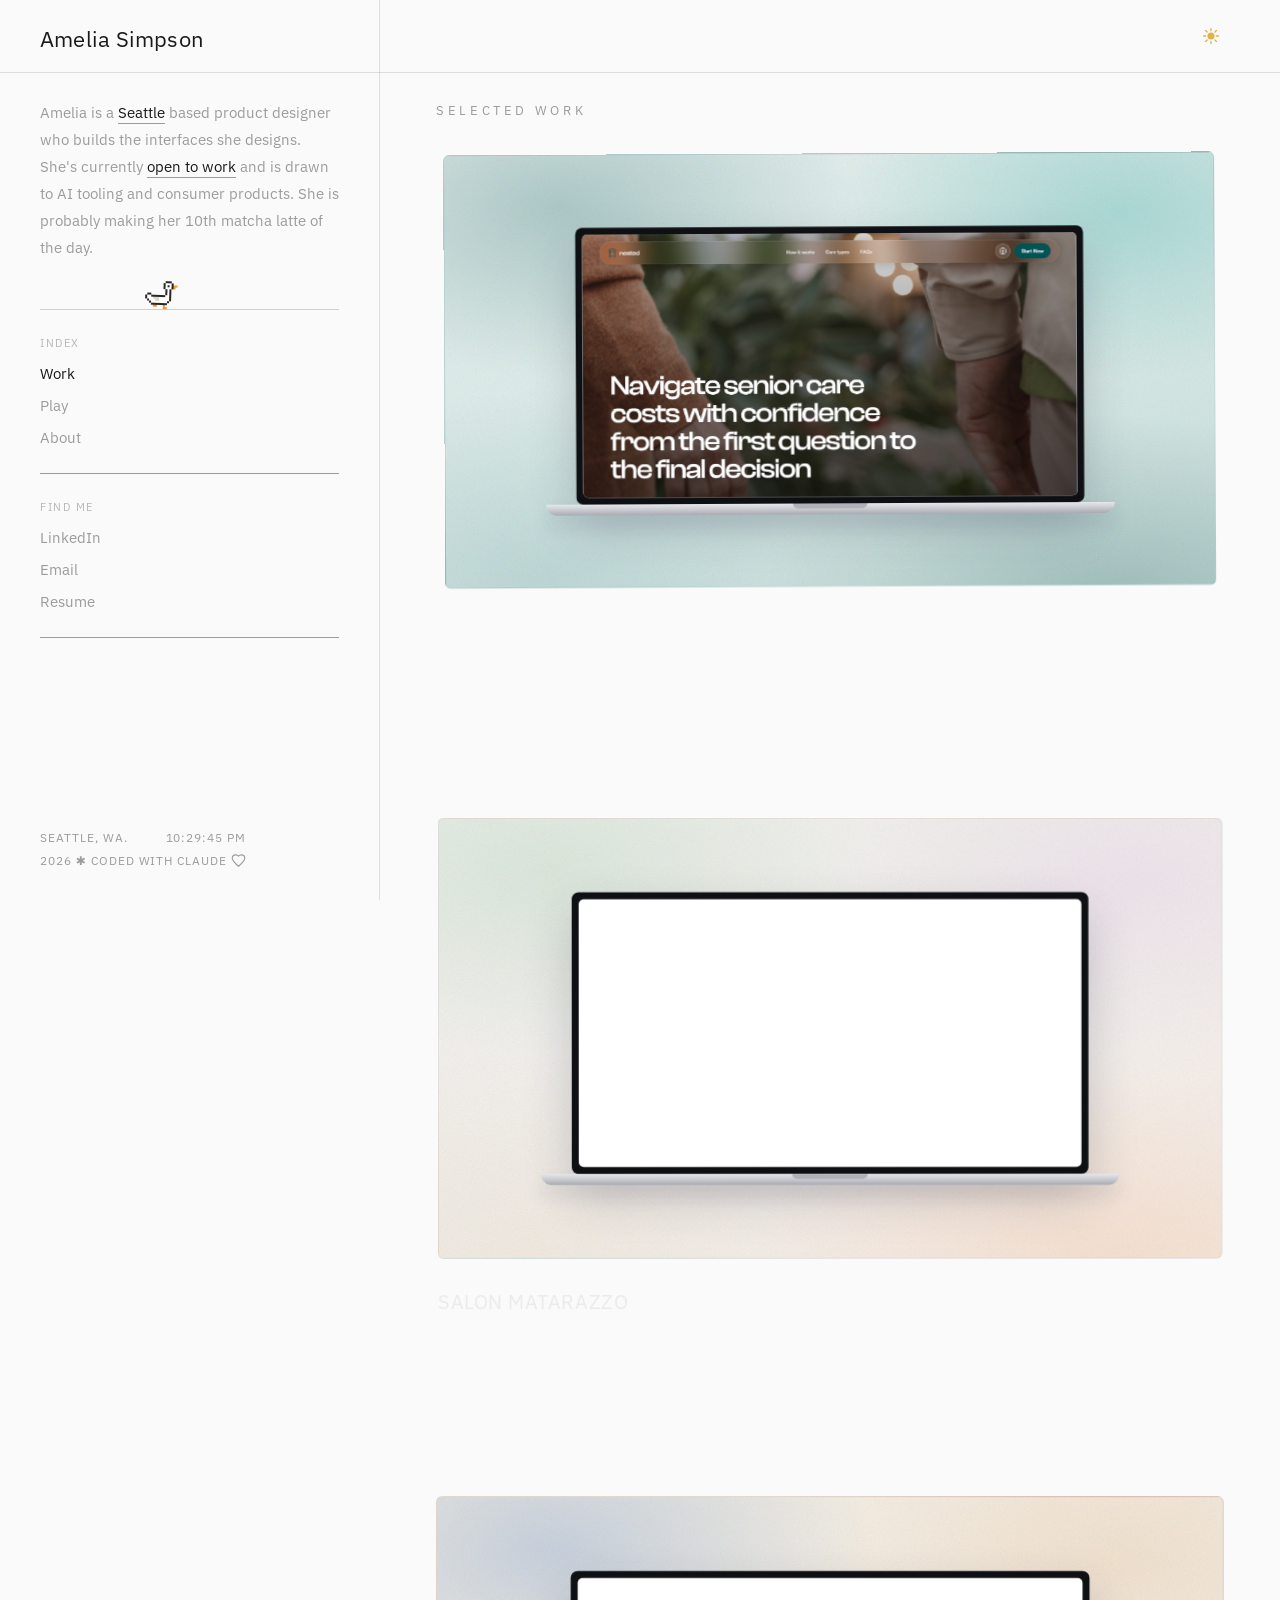
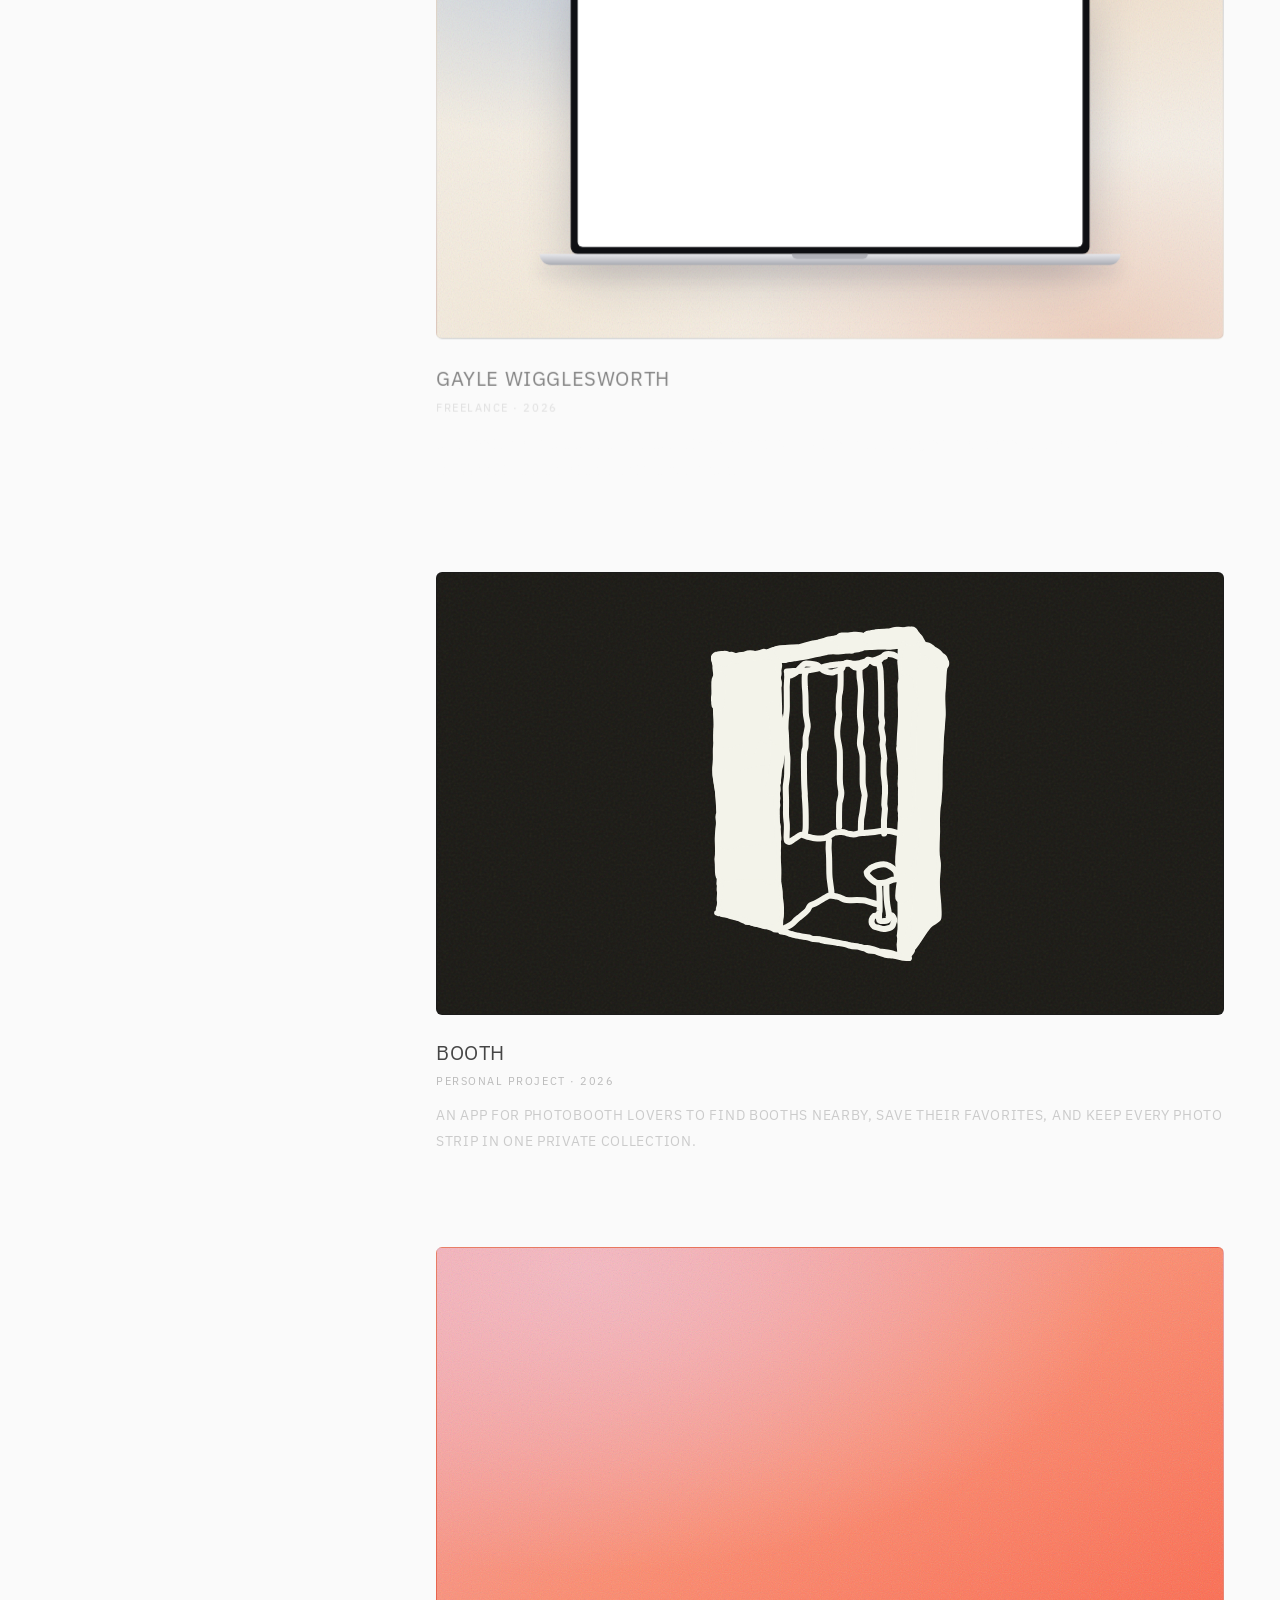
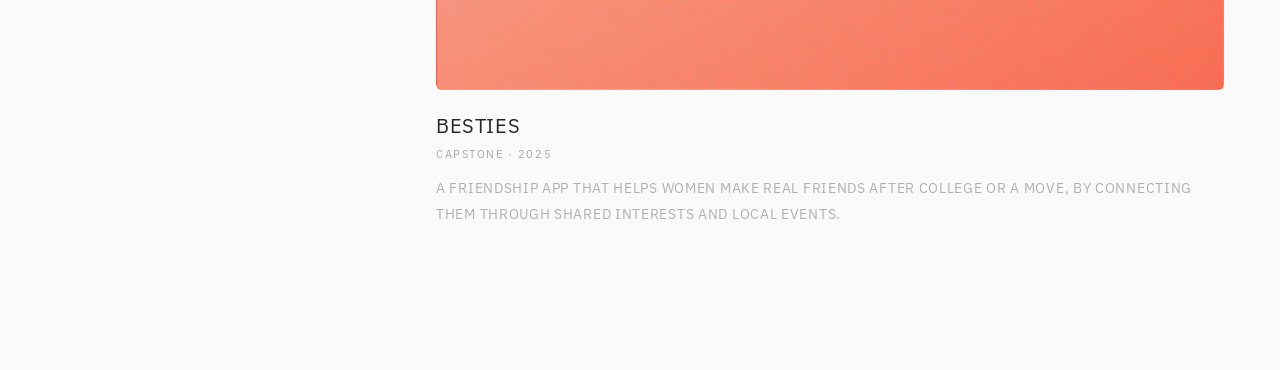
==== commit 87248e61: "Give the 404 card a Read more button and link the real page in its panel The 404 card's upper-right " ====
--- a/index.html
+++ b/index.html
@@ -12,7 +12,7 @@
 <link href="https://fonts.googleapis.com/css2?family=Figtree:wght@400;500;600;700&display=swap" rel="stylesheet">
 <link rel="stylesheet" href="styles.css?v=115">
 <link rel="stylesheet" href="scratch-card.css?v=3">
-<link rel="stylesheet" href="play-panels.css?v=3">
+<link rel="stylesheet" href="play-panels.css?v=4">
 <script src="scratch-card.js?v=5" defer></script>
 <script src="play-panels.js?v=2" defer></script>
 <script>
@@ -228,13 +228,13 @@
         </figure>
 
         <!-- the real 404 page, playing on a loop (?embed skips the redirect home);
-             the whole card is a button that opens #panel-404; the upper-right "Visit" opens the real page -->
+             the whole card and its upper-right "Read more" open #panel-404, which links to the real page -->
         <div class="tile t-404" data-panel-tile="404">
           <button type="button" class="tile-open" data-panel-open="404" aria-haspopup="dialog" aria-controls="panel-404" aria-label="Read more about the 404 page"></button>
           <iframe src="404.html?embed" title="My 404 page: a UFO beams up a cow" loading="lazy" tabindex="-1" aria-hidden="true"></iframe>
-          <a class="tile-btn tile-btn-right" href="/404" target="_blank" rel="noopener" aria-label="Open the 404 page in a new tab">
-            <span class="tile-btn-label">Visit</span><svg viewBox="0 0 24 24" fill="none" stroke="currentColor" stroke-width="2" stroke-linecap="round" stroke-linejoin="round" aria-hidden="true"><path d="M7 17 17 7"/><path d="M8 7h9v9"/></svg>
-          </a>
+          <button type="button" class="tile-btn tile-btn-right" data-panel-open="404" aria-haspopup="dialog" aria-controls="panel-404" aria-label="Read more about the 404 page">
+            <span class="tile-btn-label">Read more</span><svg viewBox="0 0 24 24" fill="none" stroke="currentColor" stroke-width="2" stroke-linecap="round" stroke-linejoin="round" aria-hidden="true"><path d="M15 3h6v6M9 21H3v-6M21 3l-7 7M3 21l7-7"/></svg>
+          </button>
           <div class="tile-cap">
             <h3>404 Page</h3>
             <p>A UFO abduction for lost visitors</p>
@@ -516,6 +516,7 @@
             <h2 id="pp-title-404">404 Page</h2>
             <p class="pp-lede">Instead of a dead end, lost visitors watch a UFO beam up a cow, then get sent home.</p>
             <p class="pp-hint">It loops here. The real page sends you home when it ends.</p>
+            <p class="pp-link pp-link-top"><a href="/404" target="_blank" rel="noopener">Open the real 404 page ↗</a></p>
           </header>
 
           <section>
@@ -529,7 +530,6 @@
             <p>The animation is one GSAP timeline. The saucer swoops in from the top-left corner, settles over the cow and turns on its beam. The cow floats up wiggling and shrinks into the saucer, which hops and flies off the top-right.</p>
             <p>On the real 404 page, the visitor is sent home when the saucer leaves. Embedded here, it loops instead.</p>
           </section>
-          <p class="pp-link"><a href="/404" target="_blank" rel="noopener">Open the real 404 page ↗</a></p>
         </article>
       </div>
       <button type="button" class="pp-close" data-panel-close aria-label="Close 404 Page">
--- a/play-panels.css
+++ b/play-panels.css
@@ -2,7 +2,7 @@
 
 /* ---- corner buttons on the cards ----
    one button per card, always in the upper-right: "Read more" opens the card's panel
-   (Scratch Art, Puddle), "Visit" goes to the real thing (Froyo, 404).
+   (Scratch Art, Puddle, 404), "Visit" goes to the real thing (Froyo).
    On hover the pill turns dark and slides its label out (no scale or nudge). */
 .tile-btn {
   position: absolute; top: 14px; z-index: 3;
@@ -127,6 +127,7 @@
 .pp-story section p { color: #3a3a3a; max-width: 60ch; }
 .pp-story section p + p { margin-top: 10px; }
 .pp-note { font-size: 13px; color: var(--muted); }
+.pp-link-top { margin-top: 14px; }
 .pp-link a { color: var(--ink); font-size: 14px; text-decoration: none; border-bottom: 1px solid var(--muted); padding-bottom: 1px; }
 .pp-link a:focus-visible { outline: 2px solid var(--cursor); outline-offset: 3px; }
 
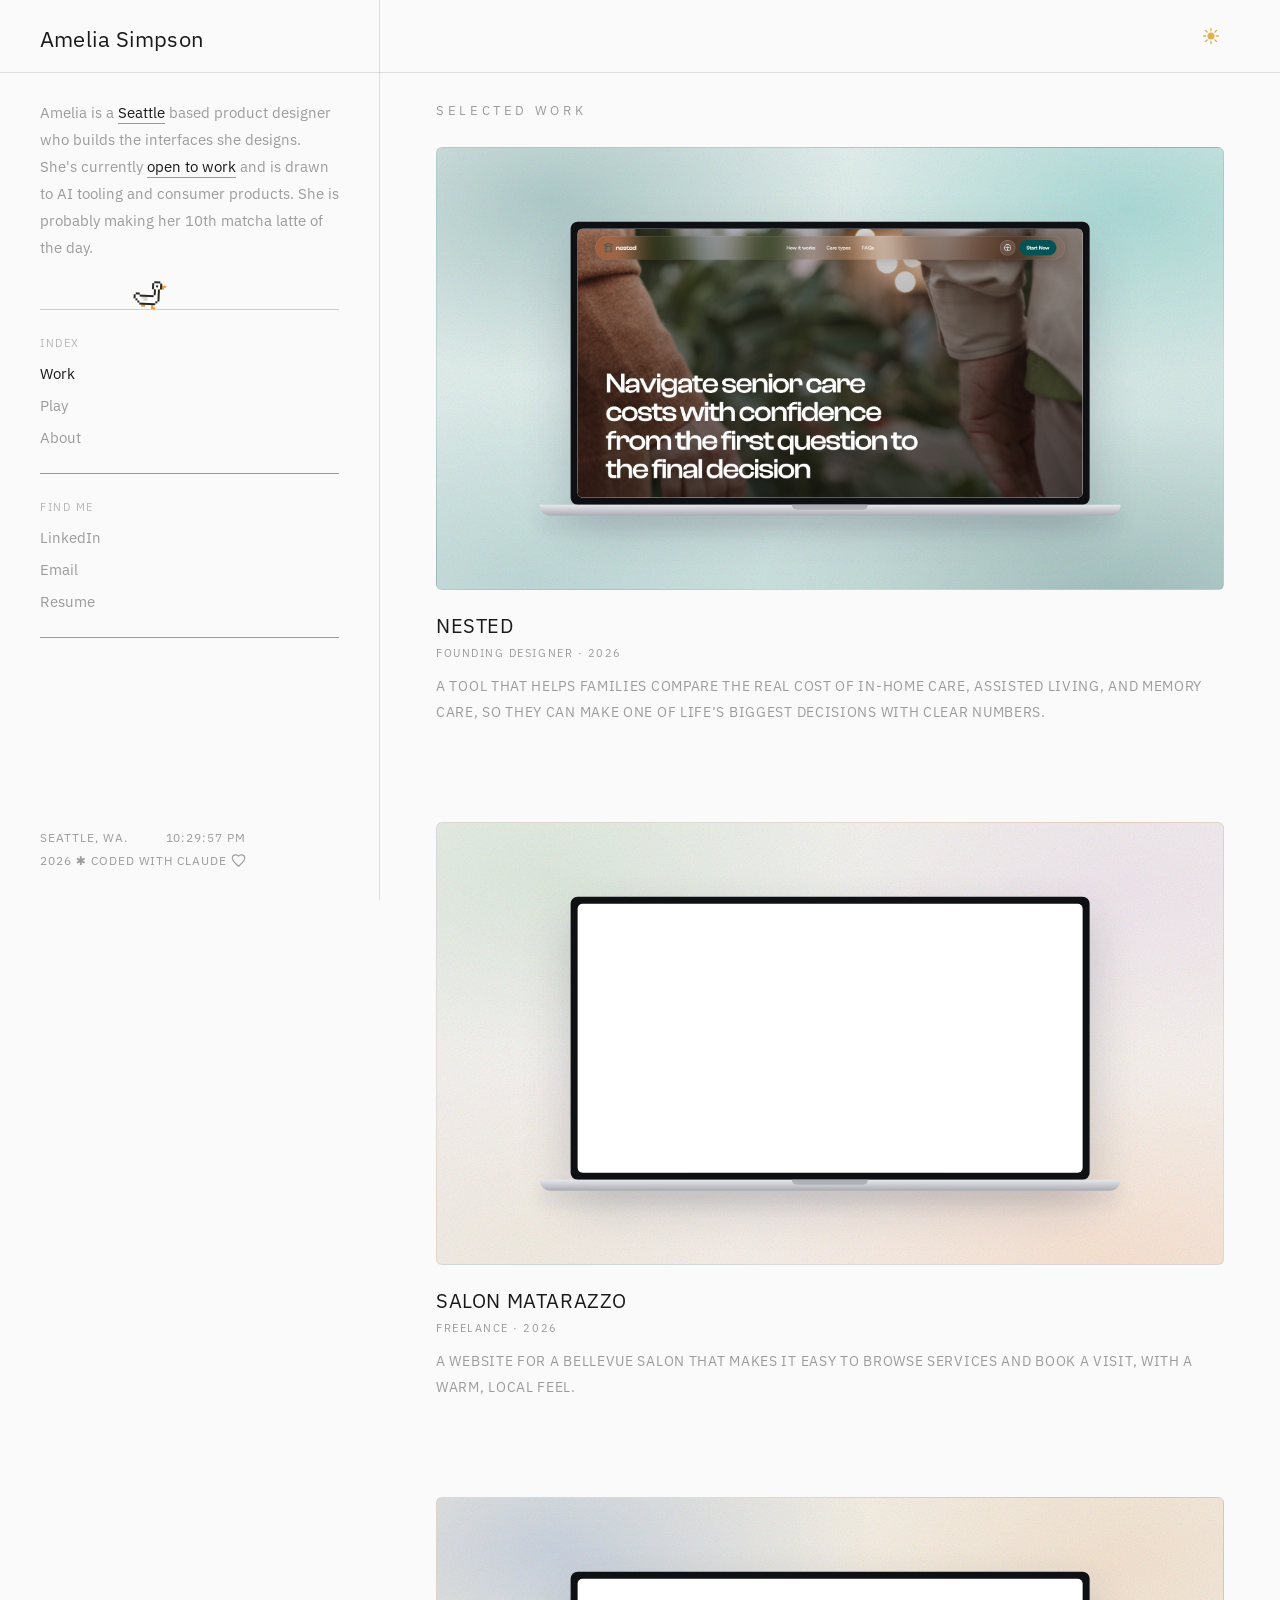
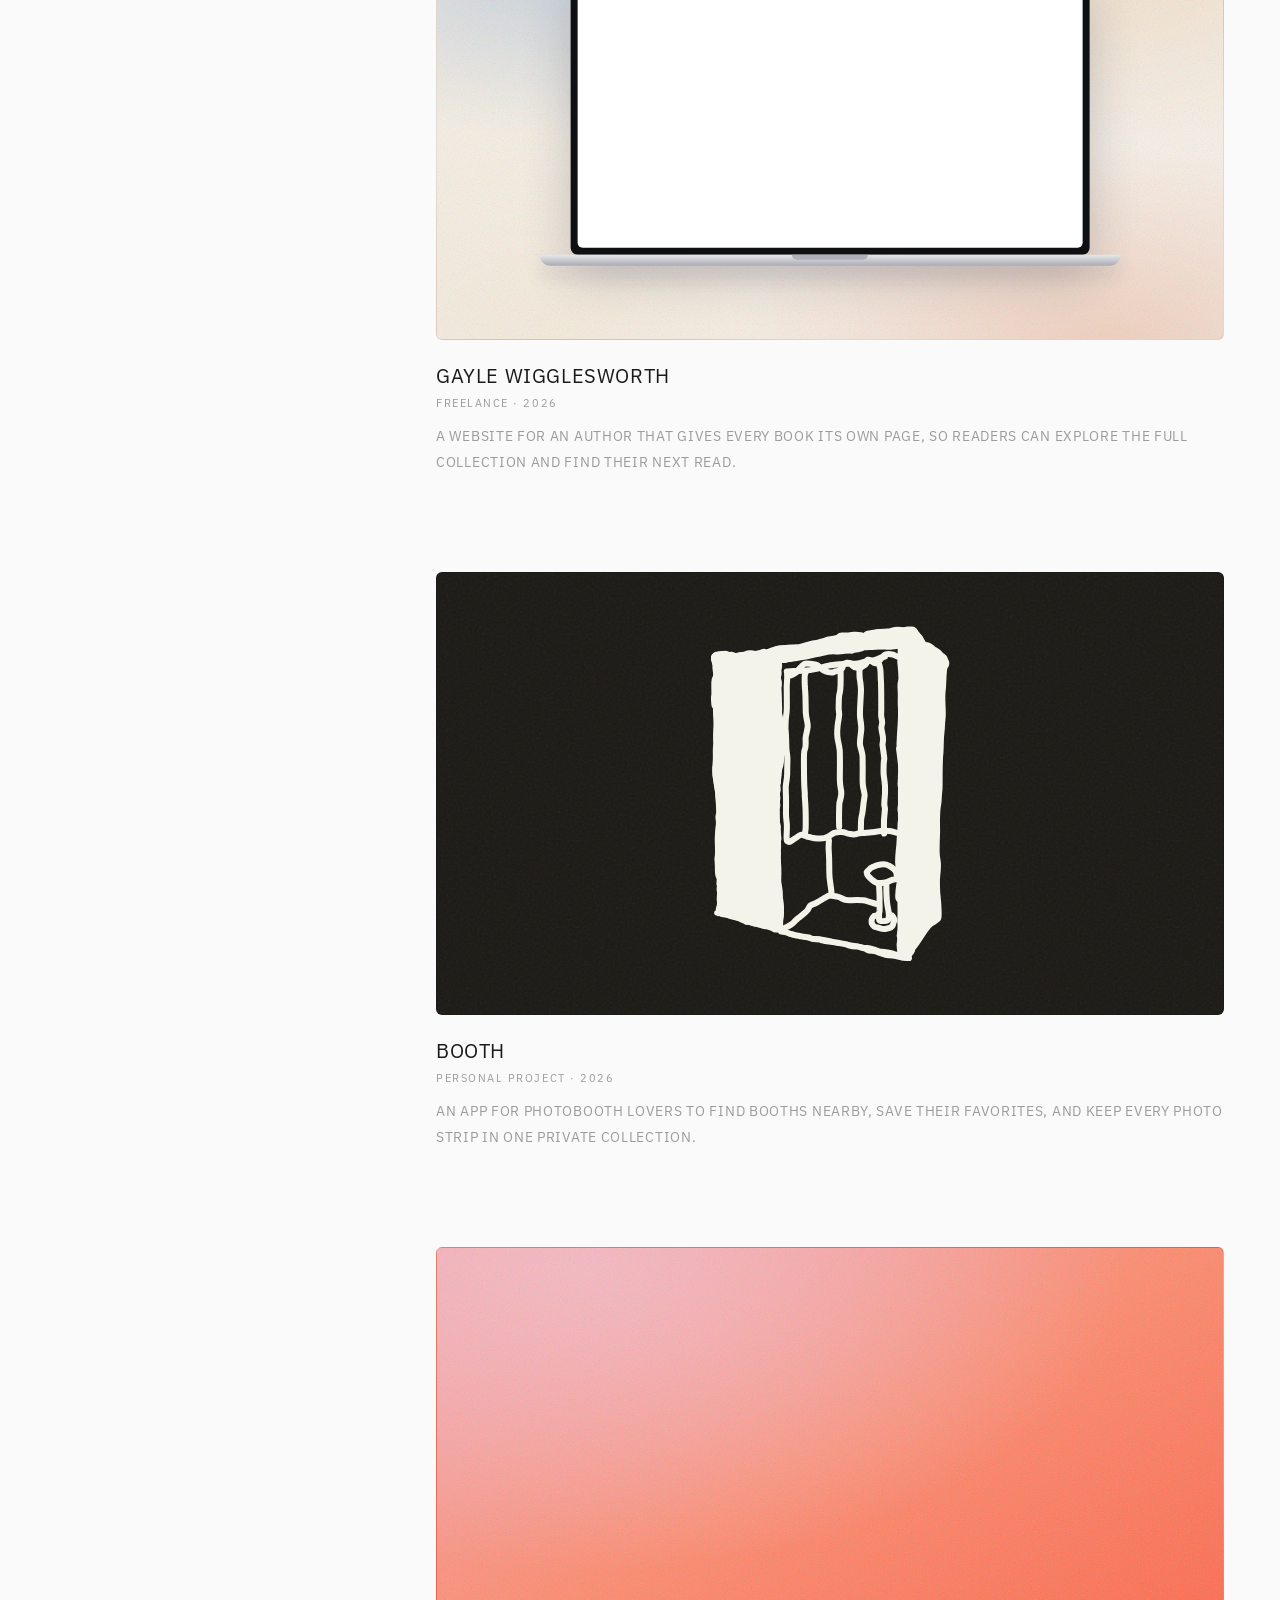
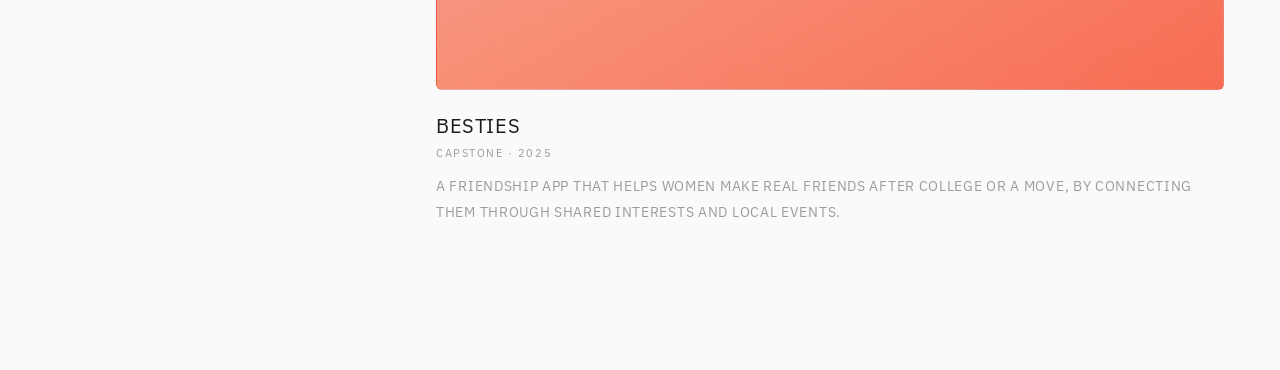
==== commit 90297c58: "Add a Read more button to the Frida Litho card Co-Authored-By: Claude Opus 5.5 <noreply@anthropic.co" ====
--- a/index.html
+++ b/index.html
@@ -196,10 +196,13 @@
           </div>
         </div>
 
-        <!-- the whole card is a button that opens #panel-frida -->
+        <!-- the whole card and its upper-right "Read more" open #panel-frida -->
         <figure class="tile t-frida" data-panel-tile="frida">
           <button type="button" class="tile-open" data-panel-open="frida" aria-haspopup="dialog" aria-controls="panel-frida" aria-label="Read more about the Frida litho"></button>
           <img src="images/playground/frida-litho.jpg" alt="A pencil lithograph of Frida Kahlo surrounded by flowers, drawn on a litho plate">
+          <button type="button" class="tile-btn tile-btn-right" data-panel-open="frida" aria-haspopup="dialog" aria-controls="panel-frida" aria-label="Read more about the Frida litho">
+            <span class="tile-btn-label">Read more</span><svg viewBox="0 0 24 24" fill="none" stroke="currentColor" stroke-width="2" stroke-linecap="round" stroke-linejoin="round" aria-hidden="true"><path d="M15 3h6v6M9 21H3v-6M21 3l-7 7M3 21l7-7"/></svg>
+          </button>
           <figcaption class="tile-cap">
             <h3>Frida Litho</h3>
             <p>A lithograph I made for my printmaking class</p>
--- a/play-panels.css
+++ b/play-panels.css
@@ -2,7 +2,7 @@
 
 /* ---- corner buttons on the cards ----
    one button per card, always in the upper-right: "Read more" opens the card's panel
-   (Scratch Art, Puddle, 404), "Visit" goes to the real thing (Froyo).
+   (Scratch Art, Frida, Puddle, 404), "Visit" goes to the real thing (Froyo).
    On hover the pill turns dark and slides its label out (no scale or nudge). */
 .tile-btn {
   position: absolute; top: 14px; z-index: 3;
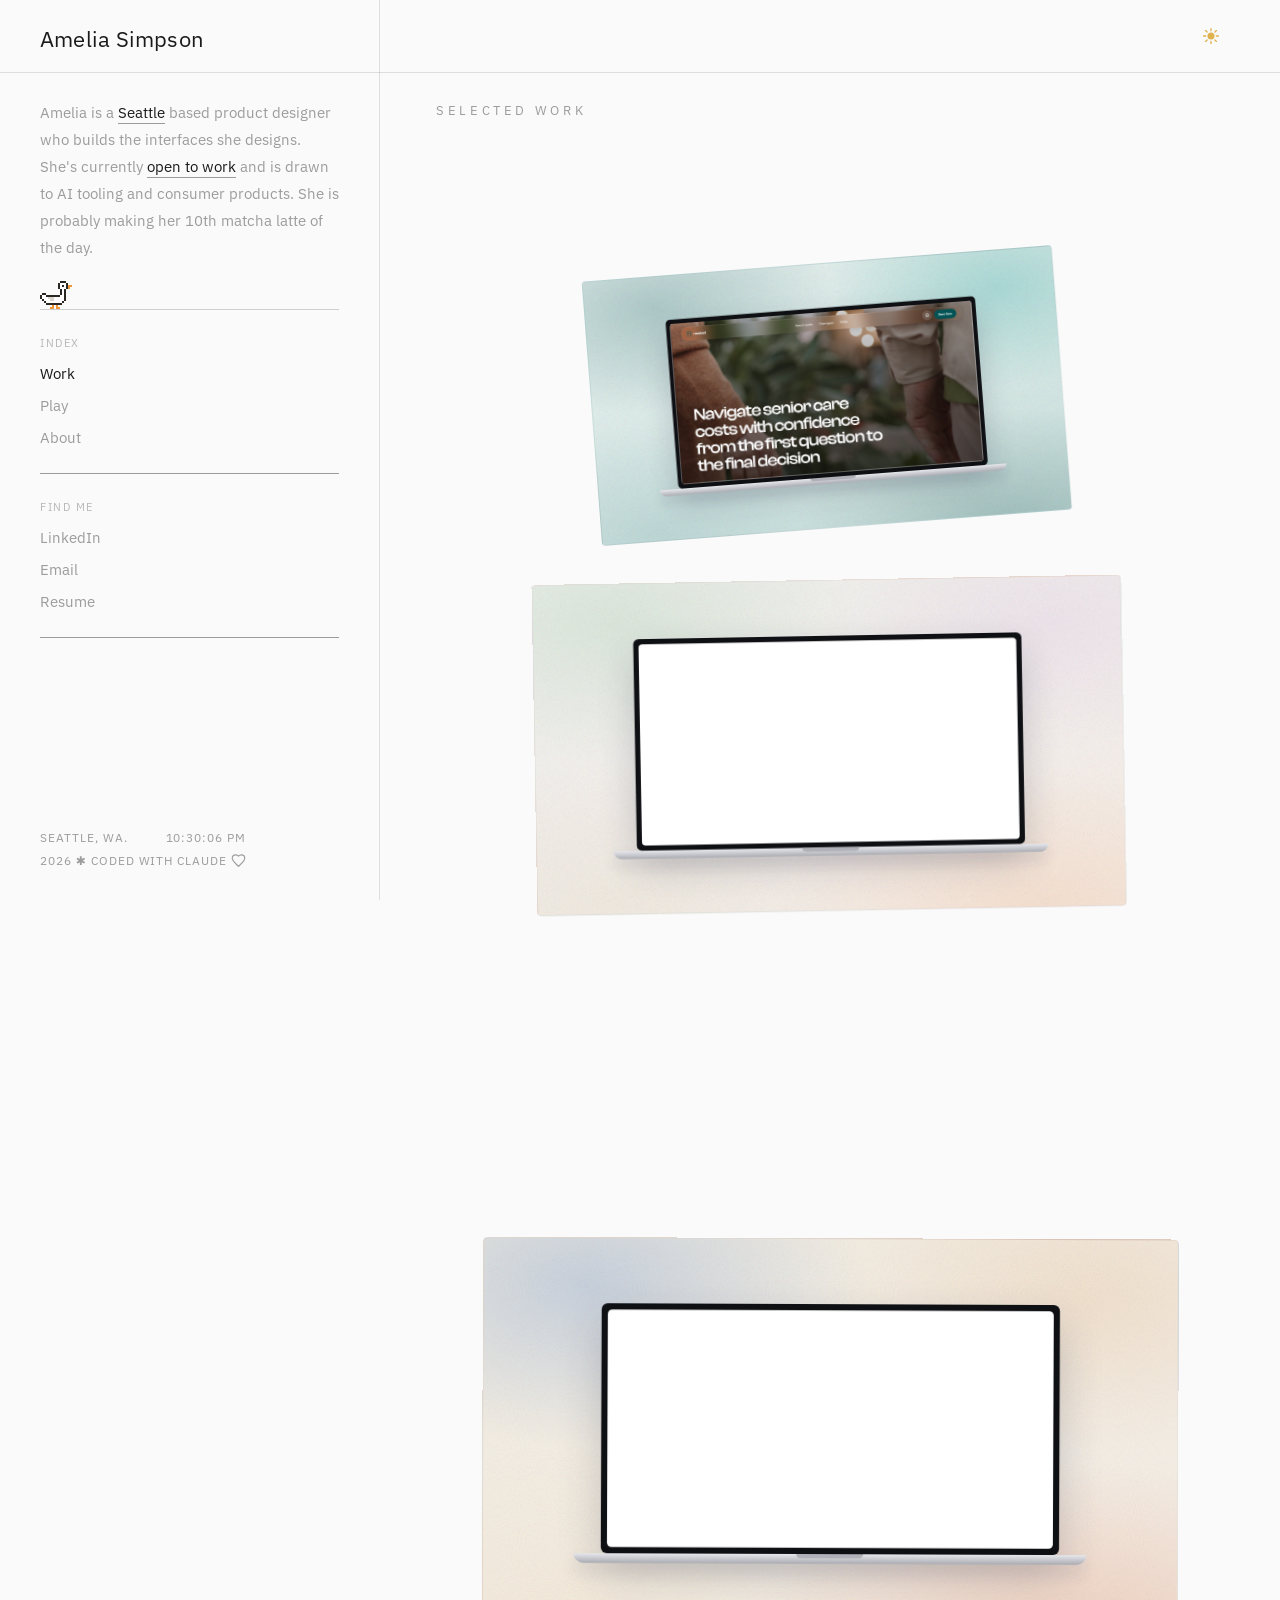
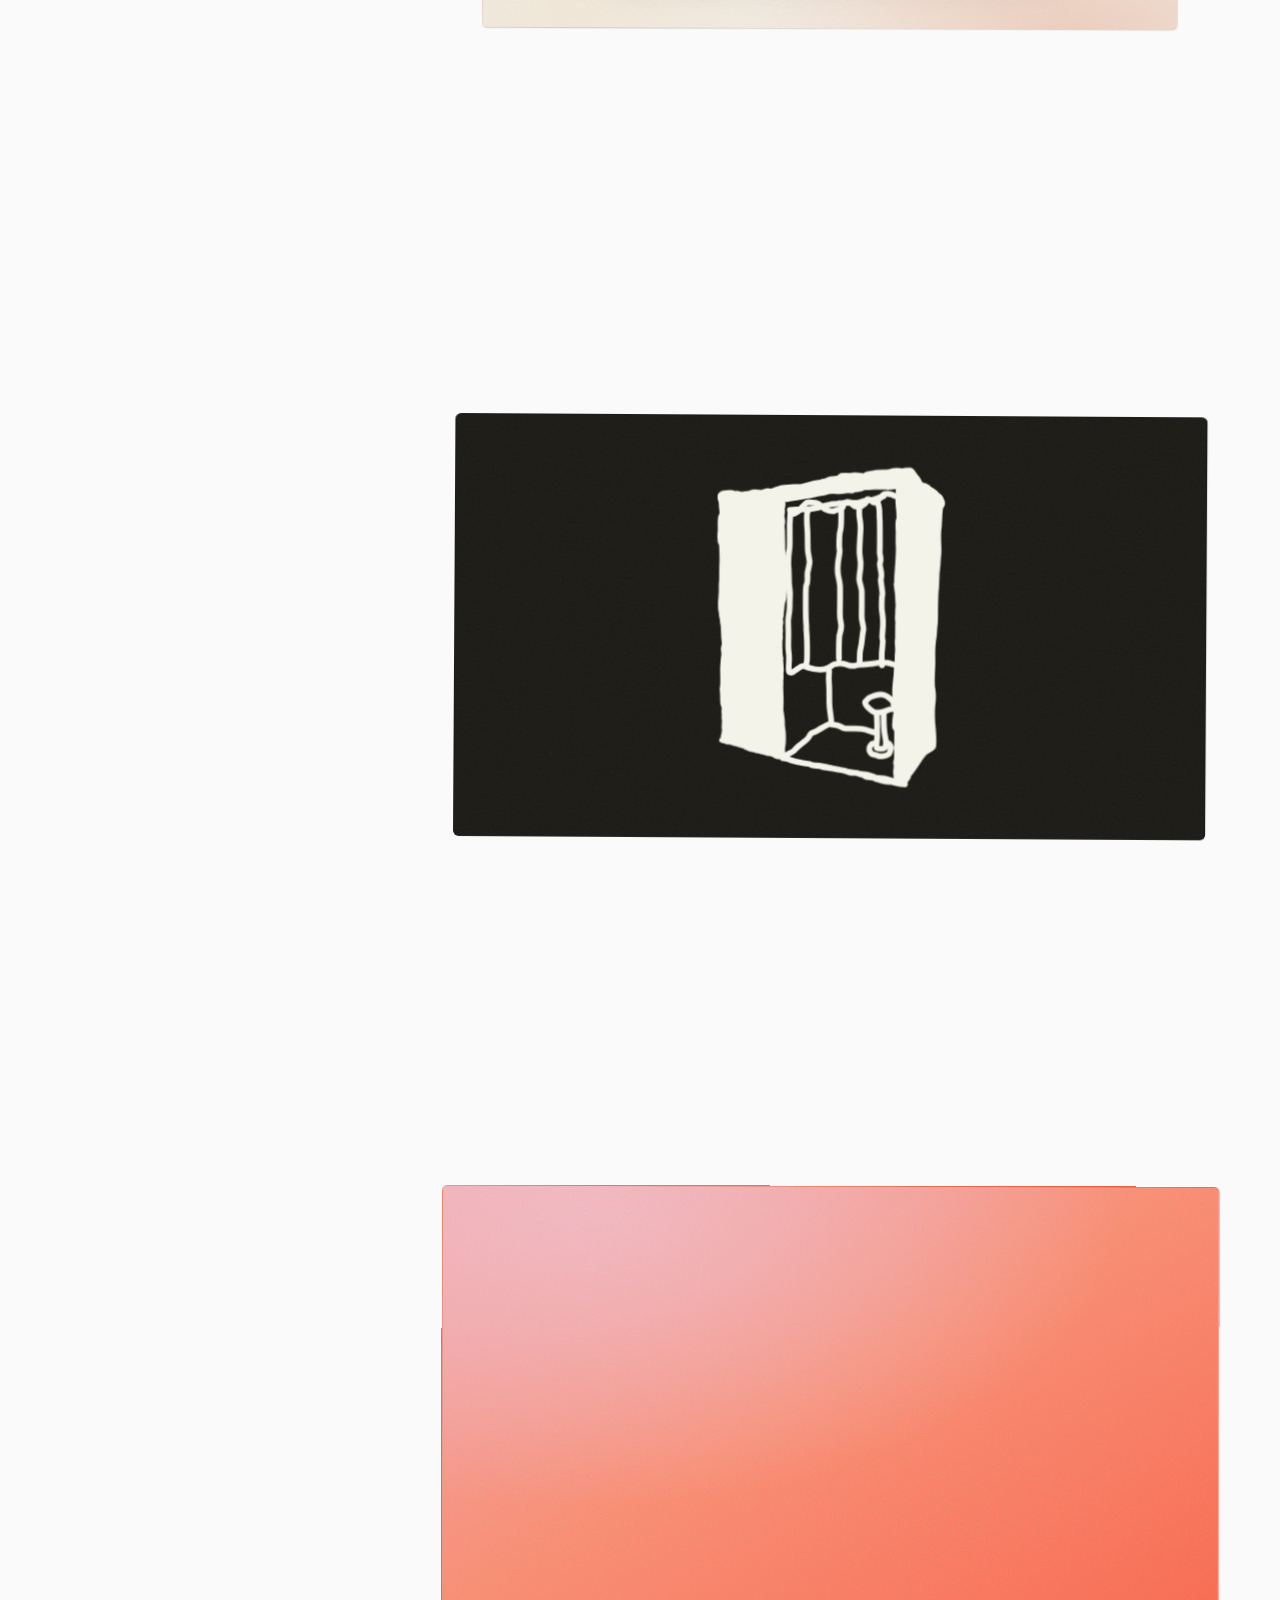
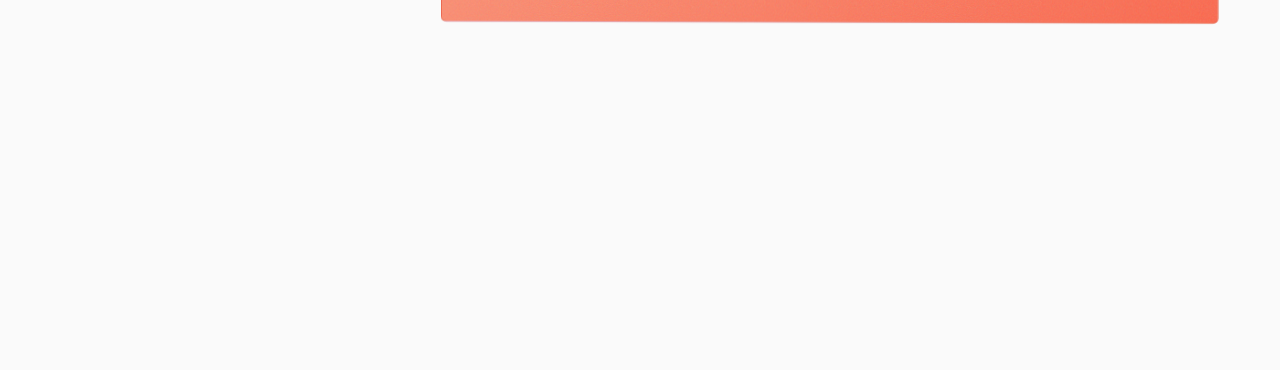
==== commit 0d9fad2e: "Fit the Froyo Shop inside its panel Co-Authored-By: Claude Opus 5.5 <noreply@anthropic.com>" ====
--- a/index.html
+++ b/index.html
@@ -12,7 +12,7 @@
 <link href="https://fonts.googleapis.com/css2?family=Figtree:wght@400;500;600;700&display=swap" rel="stylesheet">
 <link rel="stylesheet" href="styles.css?v=115">
 <link rel="stylesheet" href="scratch-card.css?v=3">
-<link rel="stylesheet" href="play-panels.css?v=4">
+<link rel="stylesheet" href="play-panels.css?v=5">
 <script src="scratch-card.js?v=5" defer></script>
 <script src="play-panels.js?v=2" defer></script>
 <script>
--- a/play-panels.css
+++ b/play-panels.css
@@ -102,6 +102,8 @@
 .pp-stage { position: relative; min-height: 0; background: var(--pp-back, #5d5850); }
 .pp-stage iframe { position: absolute; inset: 0; width: 100%; height: 100%; border: 0; display: block; }
 .pp-stage-froyo { background: #f7f3ee; }
+/* the shop is taller than the panel, so it renders at 125% and shrinks to fit: the whole app shows, no scrolling */
+.pp-stage-froyo iframe { width: 125%; height: 125%; transform: scale(.8); transform-origin: 0 0; }
 .pp-stage-frida { background: #2c2b29; }
 .pp-stage-frida img { position: absolute; inset: 0; width: 100%; height: 100%; object-fit: contain; display: block; }
 .pp-stage-scratch .scratch-card {
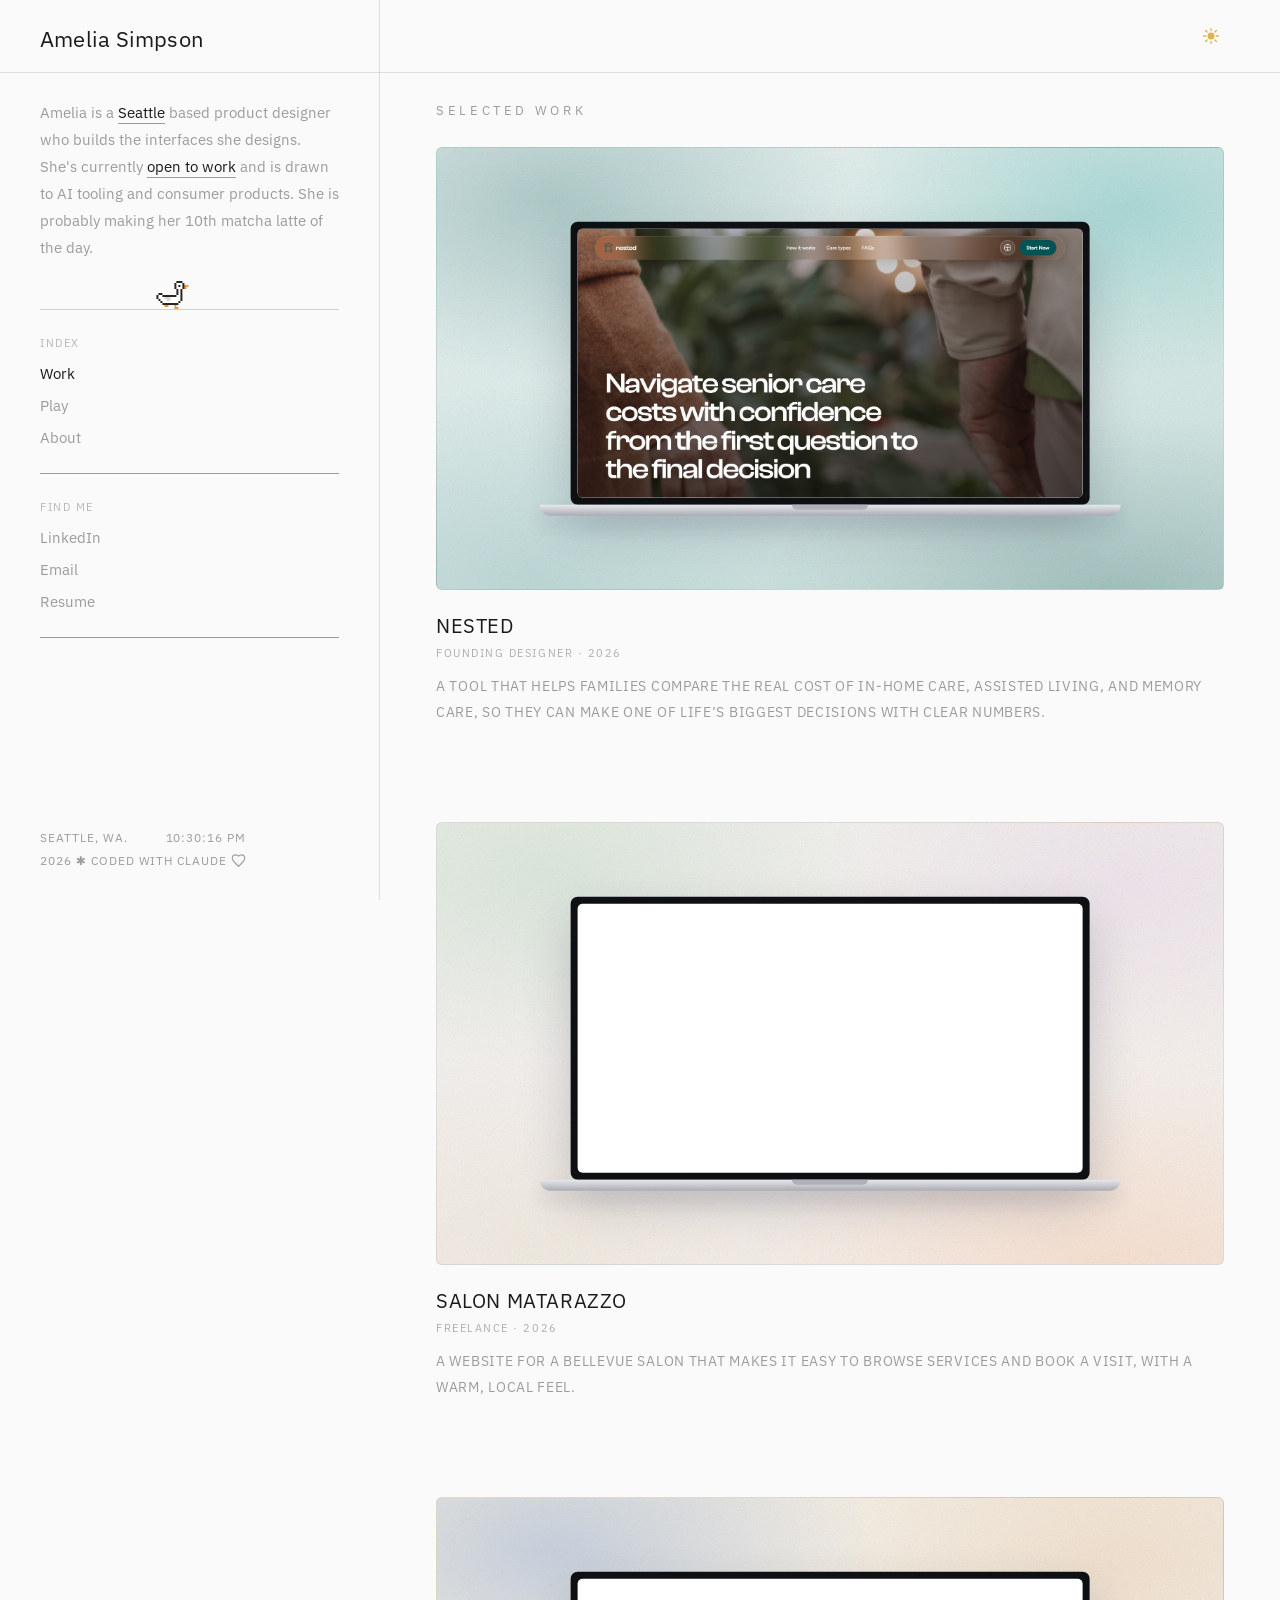
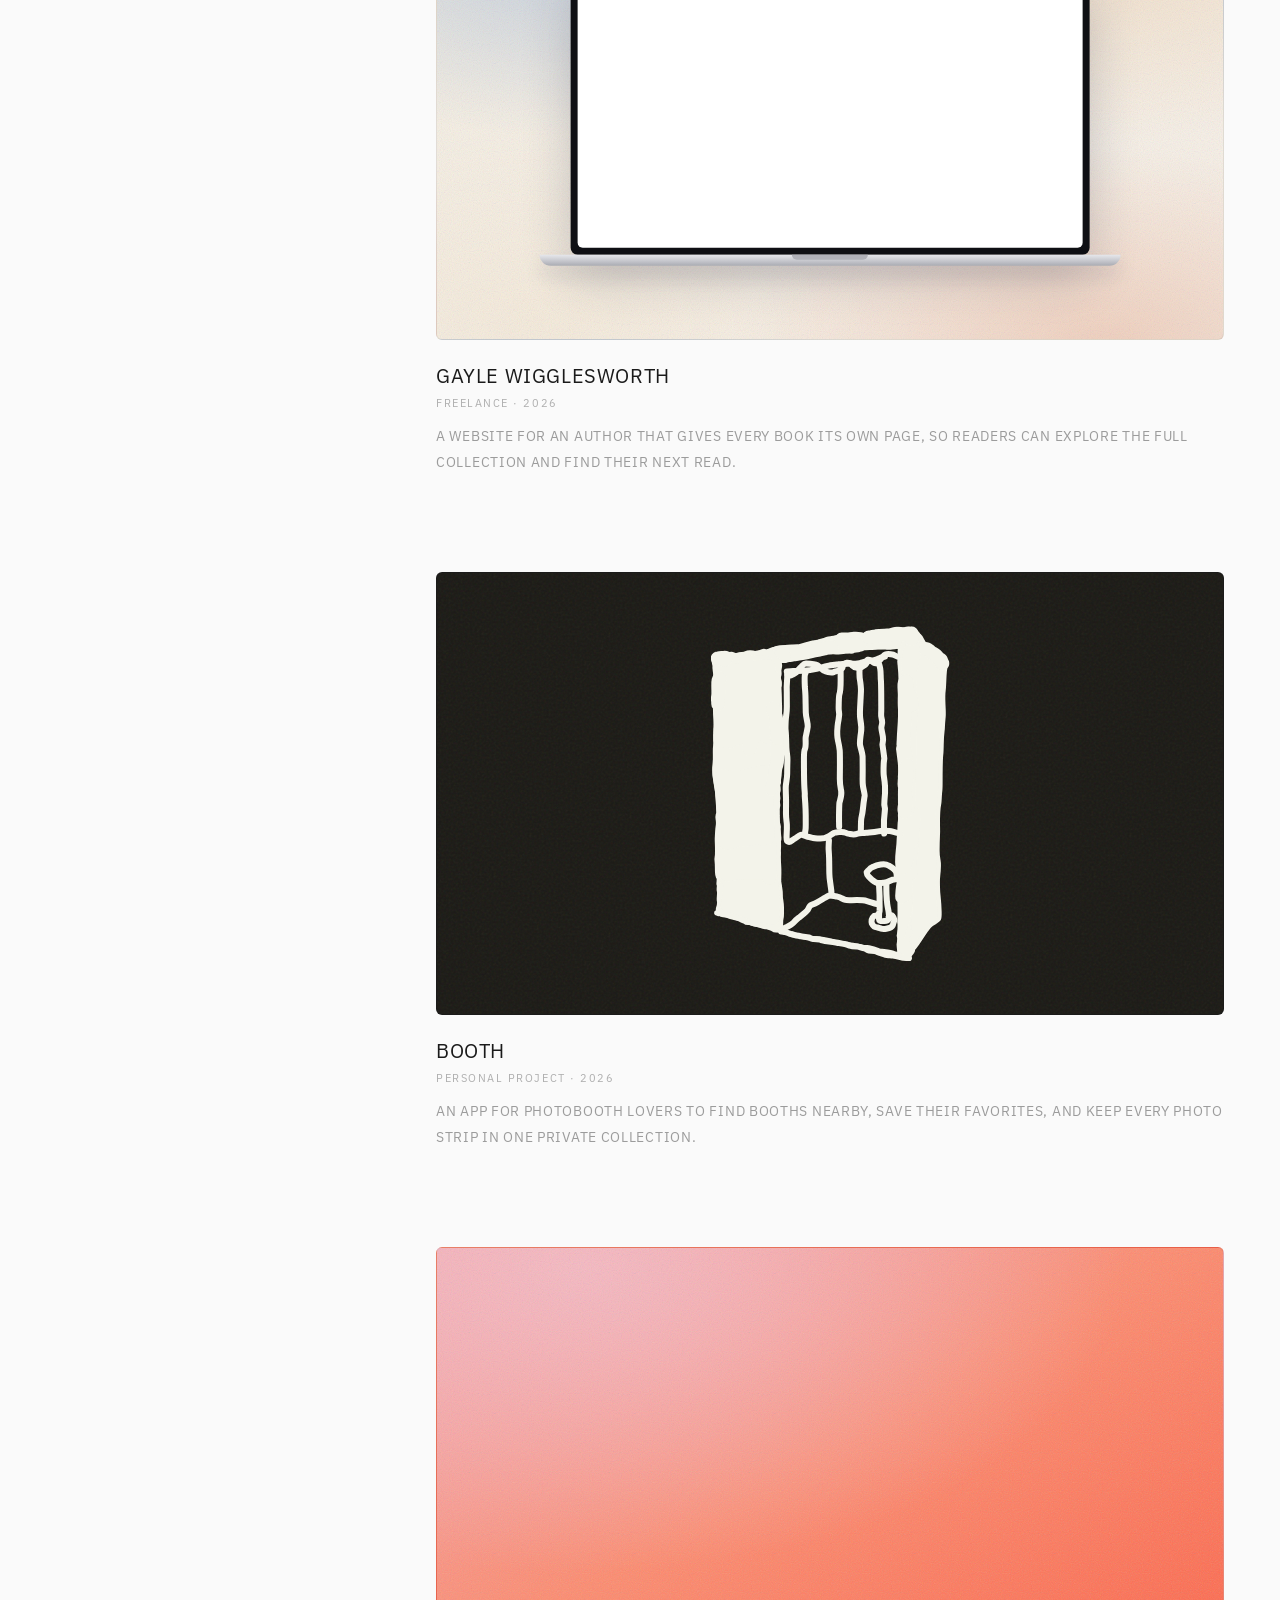
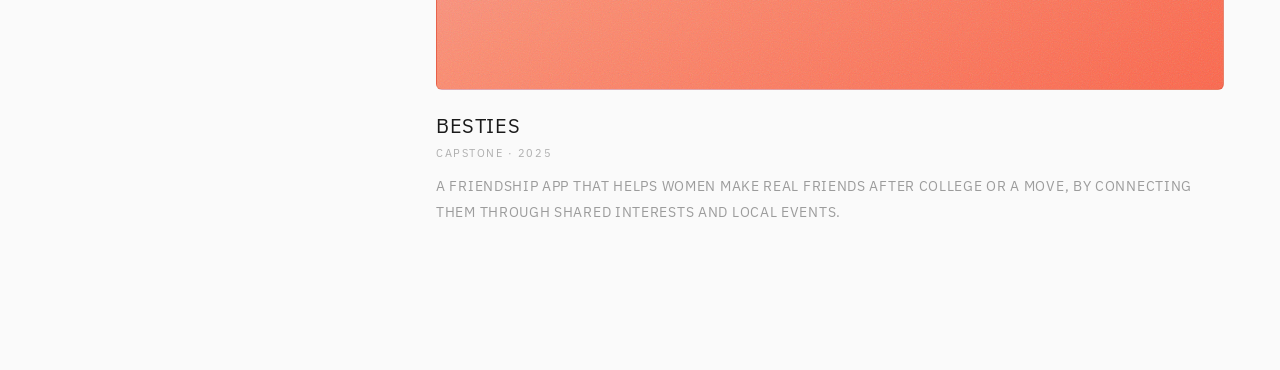
==== commit 47504193: "Put every Play panel's link in the same spot, under the hint Co-Authored-By: Claude Opus 5.5 <norepl" ====
--- a/index.html
+++ b/index.html
@@ -414,6 +414,7 @@
             <h2 id="pp-title-scratch">Scratch Art</h2>
             <p class="pp-lede">A digital take on scratch-art paper: black wax over rainbow foil, and a wooden stylus to draw through it.</p>
             <p class="pp-hint">Drag across the black to draw.</p>
+            <p class="pp-note pp-link-top">This is a fresh copy, separate from the one on the Play page.</p>
           </header>
 
           <section>
@@ -427,7 +428,6 @@
             <p>Two canvases are stacked: the foil underneath and a black coat on top. Drawing erases the coat along your path, and the line follows pen pressure on devices that report it.</p>
             <p>The glitter comes from a small seeded random generator, so it lands in the same places every time the card resizes. Saving flattens both layers into a PNG of your drawing.</p>
           </section>
-          <p class="pp-note">This is a fresh copy, separate from the one on the Play page.</p>
         </article>
       </div>
       <button type="button" class="pp-close" data-panel-close aria-label="Close Scratch Art">
@@ -486,6 +486,7 @@
             <h2 id="pp-title-froyo">The Froyo Shop</h2>
             <p class="pp-lede">Build a frozen yogurt, top it, and share it to a gallery everyone can see.</p>
             <p class="pp-hint">Pick a flavor and a cup, then press and drag on the froyo.</p>
+            <p class="pp-link pp-link-top"><a href="https://froyo-shop.vercel.app/" target="_blank" rel="noopener">Open the shop in a new tab ↗</a></p>
           </header>
 
           <section>
@@ -499,7 +500,6 @@
             <p>The whole app is a single HTML file served by a plain Node server with no dependencies. The shared gallery is saved as JSON.</p>
             <p>The soft ASMR sounds are synthesized live with the Web Audio API, so there are no audio files at all.</p>
           </section>
-          <p class="pp-link"><a href="https://froyo-shop.vercel.app/" target="_blank" rel="noopener">Open the shop in a new tab ↗</a></p>
         </article>
       </div>
       <button type="button" class="pp-close" data-panel-close aria-label="Close The Froyo Shop">
@@ -552,6 +552,7 @@
             <h2 id="pp-title-puddle">Puddle</h2>
             <p class="pp-lede">Seattle in November. The sky lies flat on the pavement and every drop breaks it into rings.</p>
             <p class="pp-hint">Click or tap the puddle to jump in.</p>
+            <p class="pp-link pp-link-top"><a href="puddle.html" target="_blank" rel="noopener">Open it on its own page ↗</a></p>
           </header>
 
           <section>
@@ -567,7 +568,6 @@
             <p>A click sends down a pair of legs in jeans and rainboots, drawn with signed distance fields. Each landing pushes the water out from under the boots and throws a crown of spray. Then it sends a heavy swell outward, and that swell only travels where there's water to carry it. The falling spray leaves its own small rings.</p>
             <p>A second pass softens it all with a shallow depth of field, a little bloom, film grain and frequency modulated halftones. The scene renders at 80% size and pauses when it's off screen.</p>
           </section>
-          <p class="pp-link"><a href="puddle.html" target="_blank" rel="noopener">Open it on its own page ↗</a></p>
         </article>
       </div>
       <button type="button" class="pp-close" data-panel-close aria-label="Close Puddle">
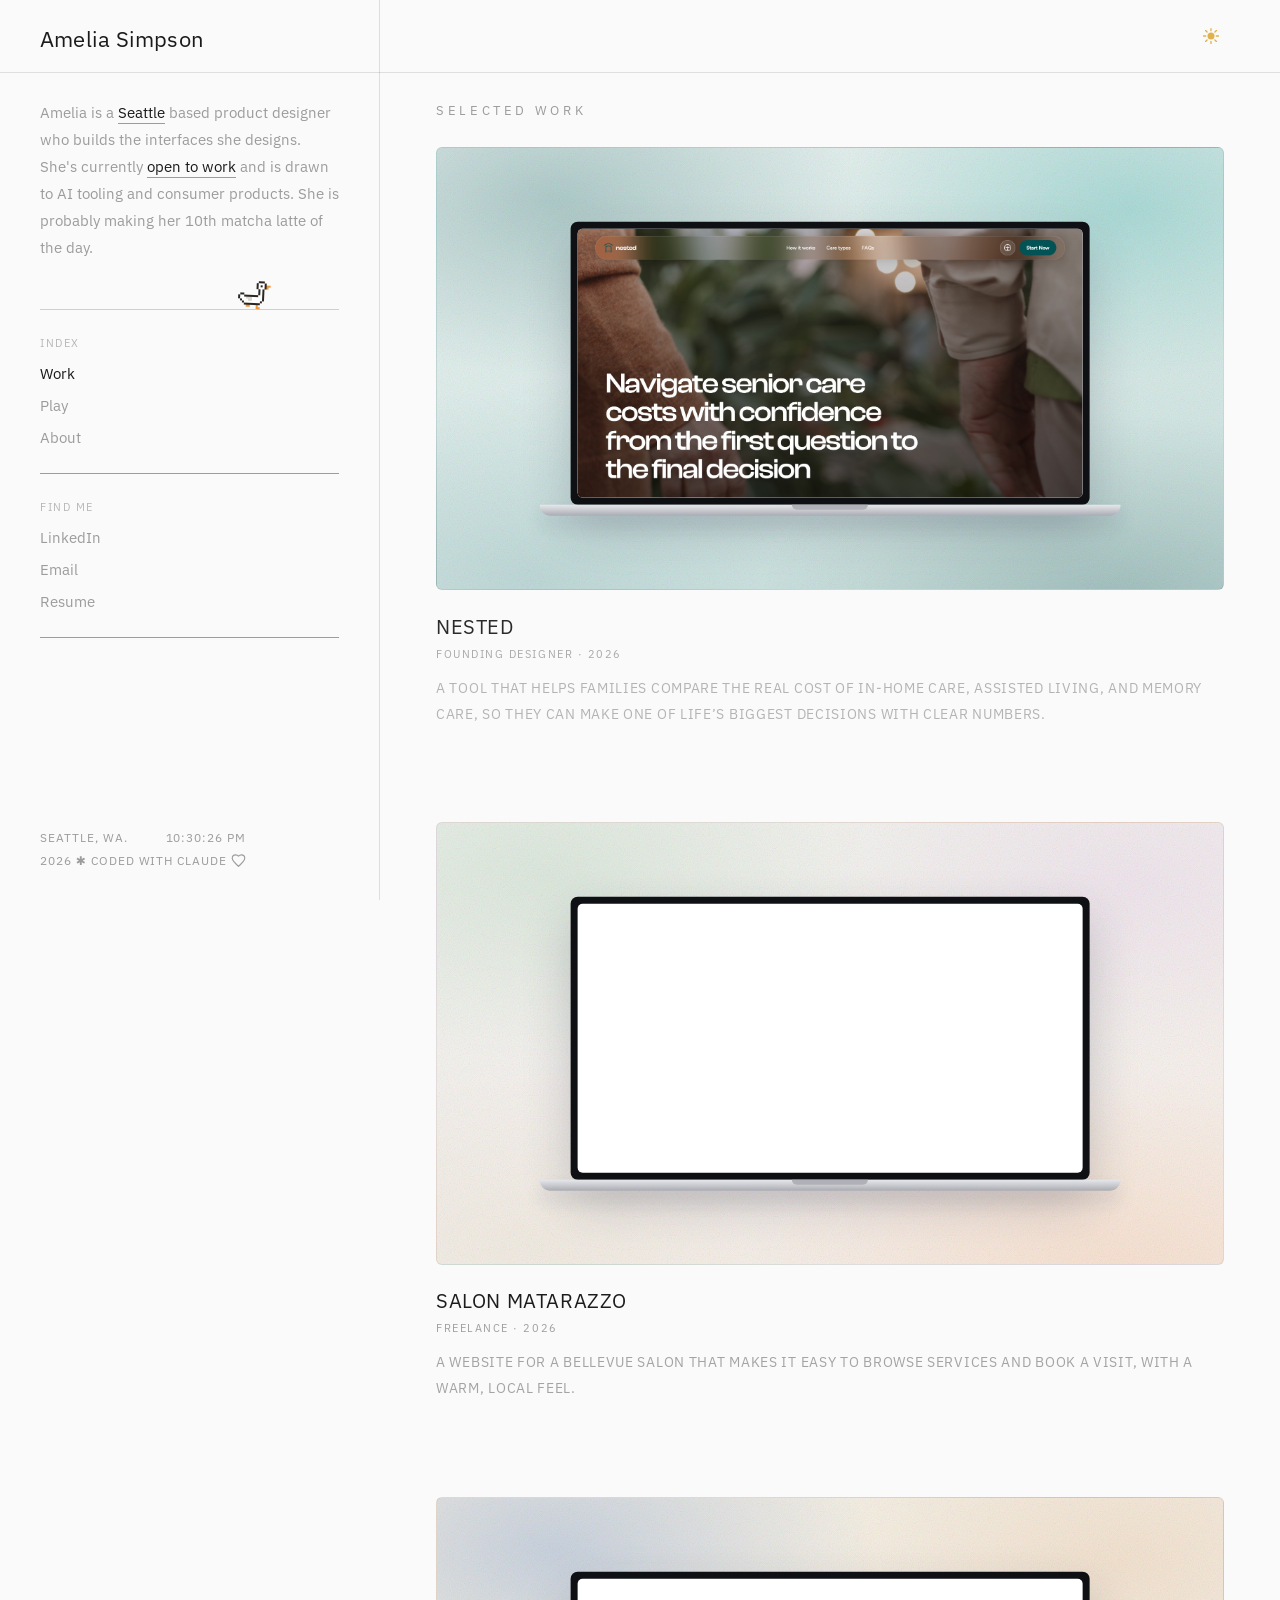
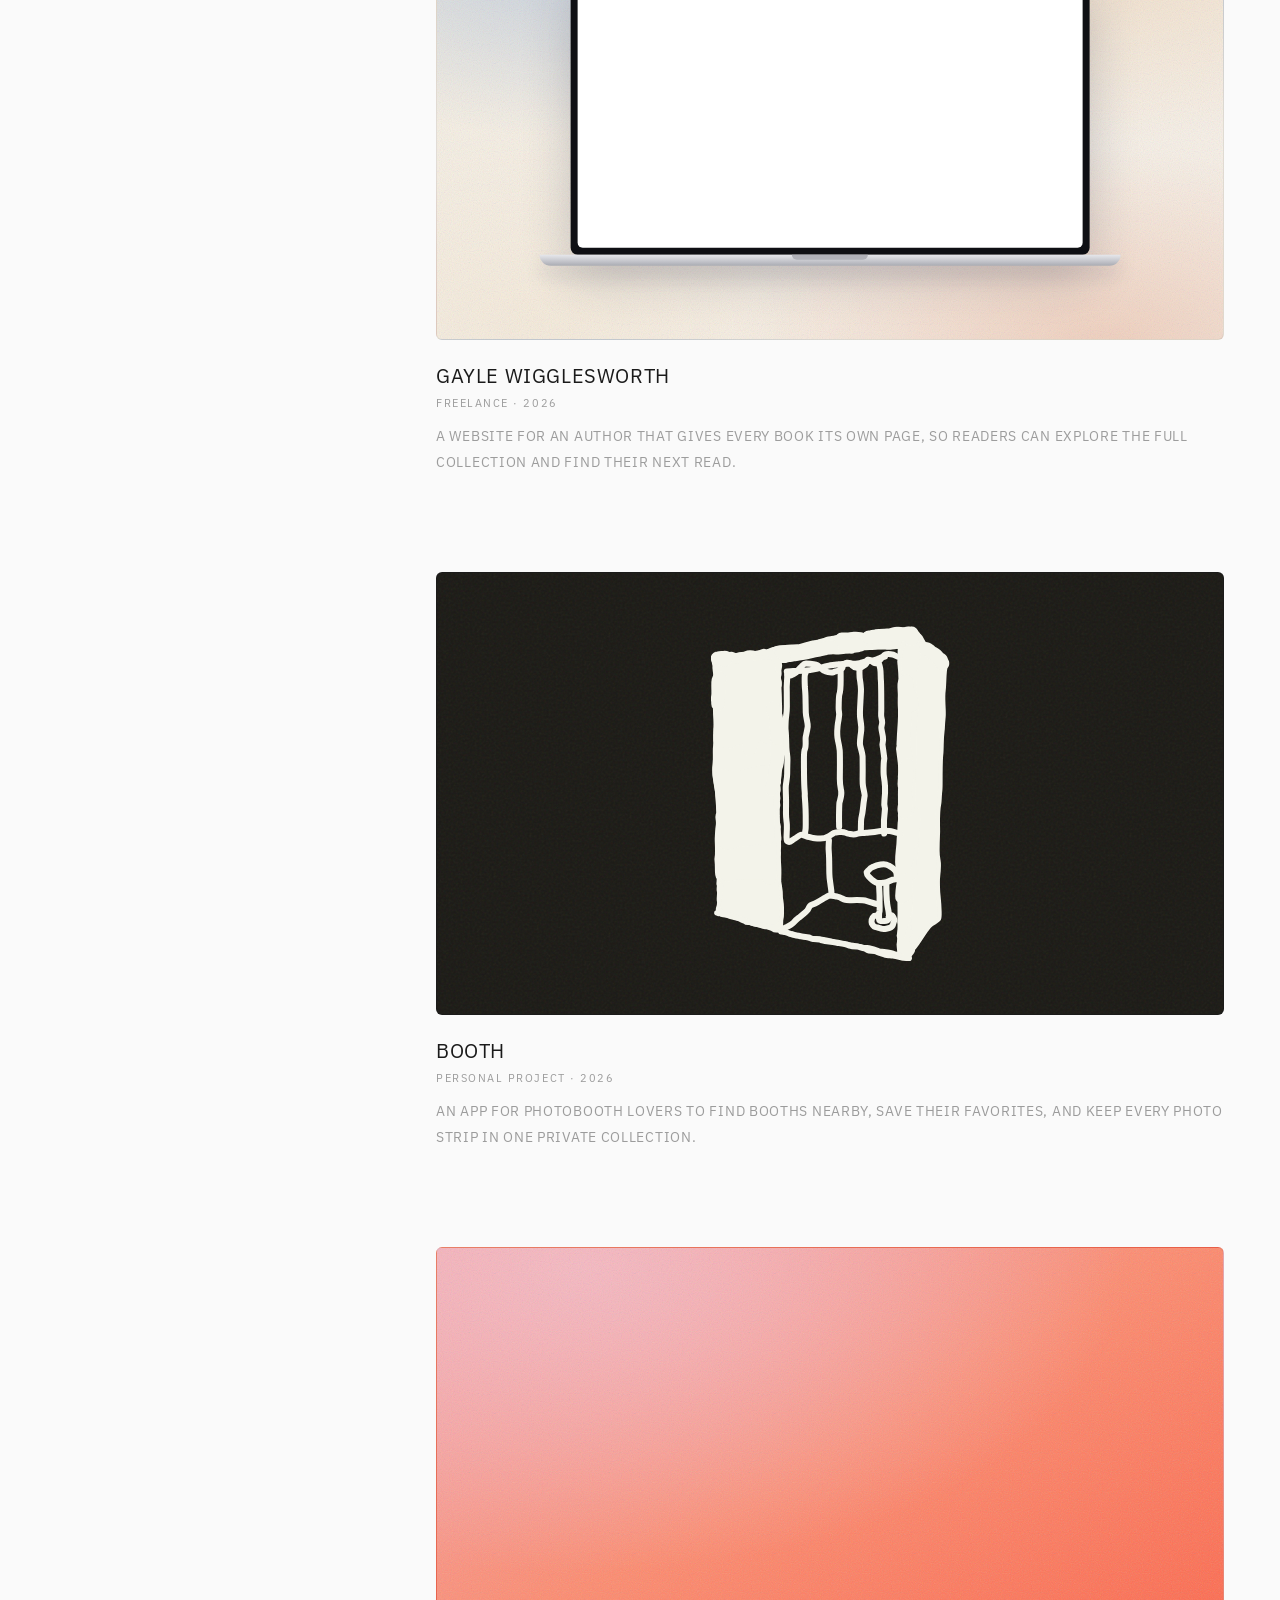
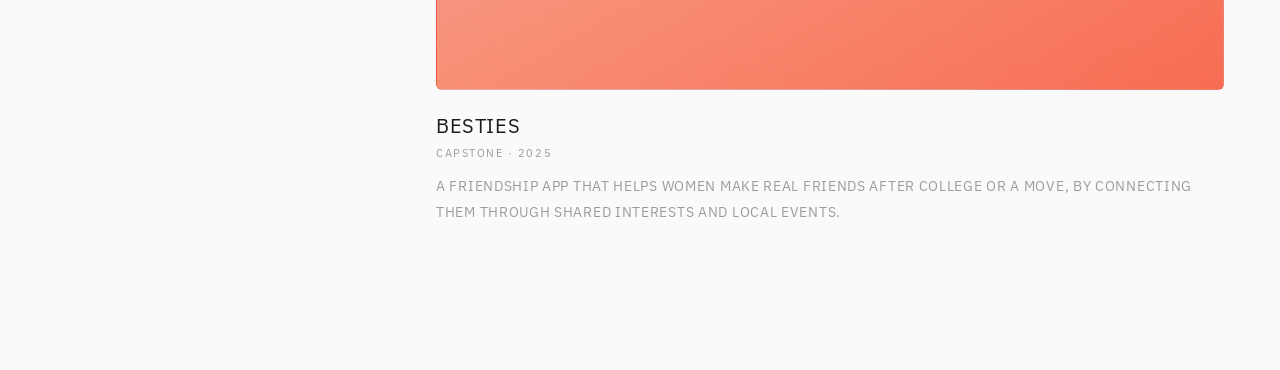
==== commit b38a53de: "Say pavers in the Puddle text; sync the Puddle page notes with the panel Co-Authored-By: Claude Fabl" ====
--- a/index.html
+++ b/index.html
@@ -550,14 +550,14 @@
           <header class="pp-head">
             <p class="pp-meta">Personal Project · Fall 2026</p>
             <h2 id="pp-title-puddle">Puddle</h2>
-            <p class="pp-lede">Seattle in November. The sky lies flat on the pavement and every drop breaks it into rings.</p>
+            <p class="pp-lede">Seattle in November. The sky lies flat on the pavers and every drop breaks it into rings.</p>
             <p class="pp-hint">Click or tap the puddle to jump in.</p>
             <p class="pp-link pp-link-top"><a href="puddle.html" target="_blank" rel="noopener">Open it on its own page ↗</a></p>
           </header>
 
           <section>
             <h3>Design</h3>
-            <p>It started with a three-second video I took on a grey November day: rain tapping into a puddle on brick pavers, a yellow maple leaf resting at its edge. I wanted the piece to hold on to that feeling, the hush of a Seattle afternoon when the sky hangs low and everything smells like wet pavement.</p>
+            <p>It started with a three-second video I took on a grey November day: rain tapping into a puddle on brick pavers, a yellow maple leaf resting at its edge. I wanted the piece to hold on to that feeling, the hush of a Seattle afternoon when the sky hangs low and everything smells like wet pavers.</p>
             <p>The palette is the soft grey-taupe of pavers after a long rain. The puddle holds the sky like a mirror, bright where it catches the light and clear enough up close to see the bricks underneath, and every drop breaks it into rings.</p>
             <p>The red rubber boots are the one bright thing on the page, a nod to the rainy days when the best thing to do with a puddle was jump in it.</p>
           </section>
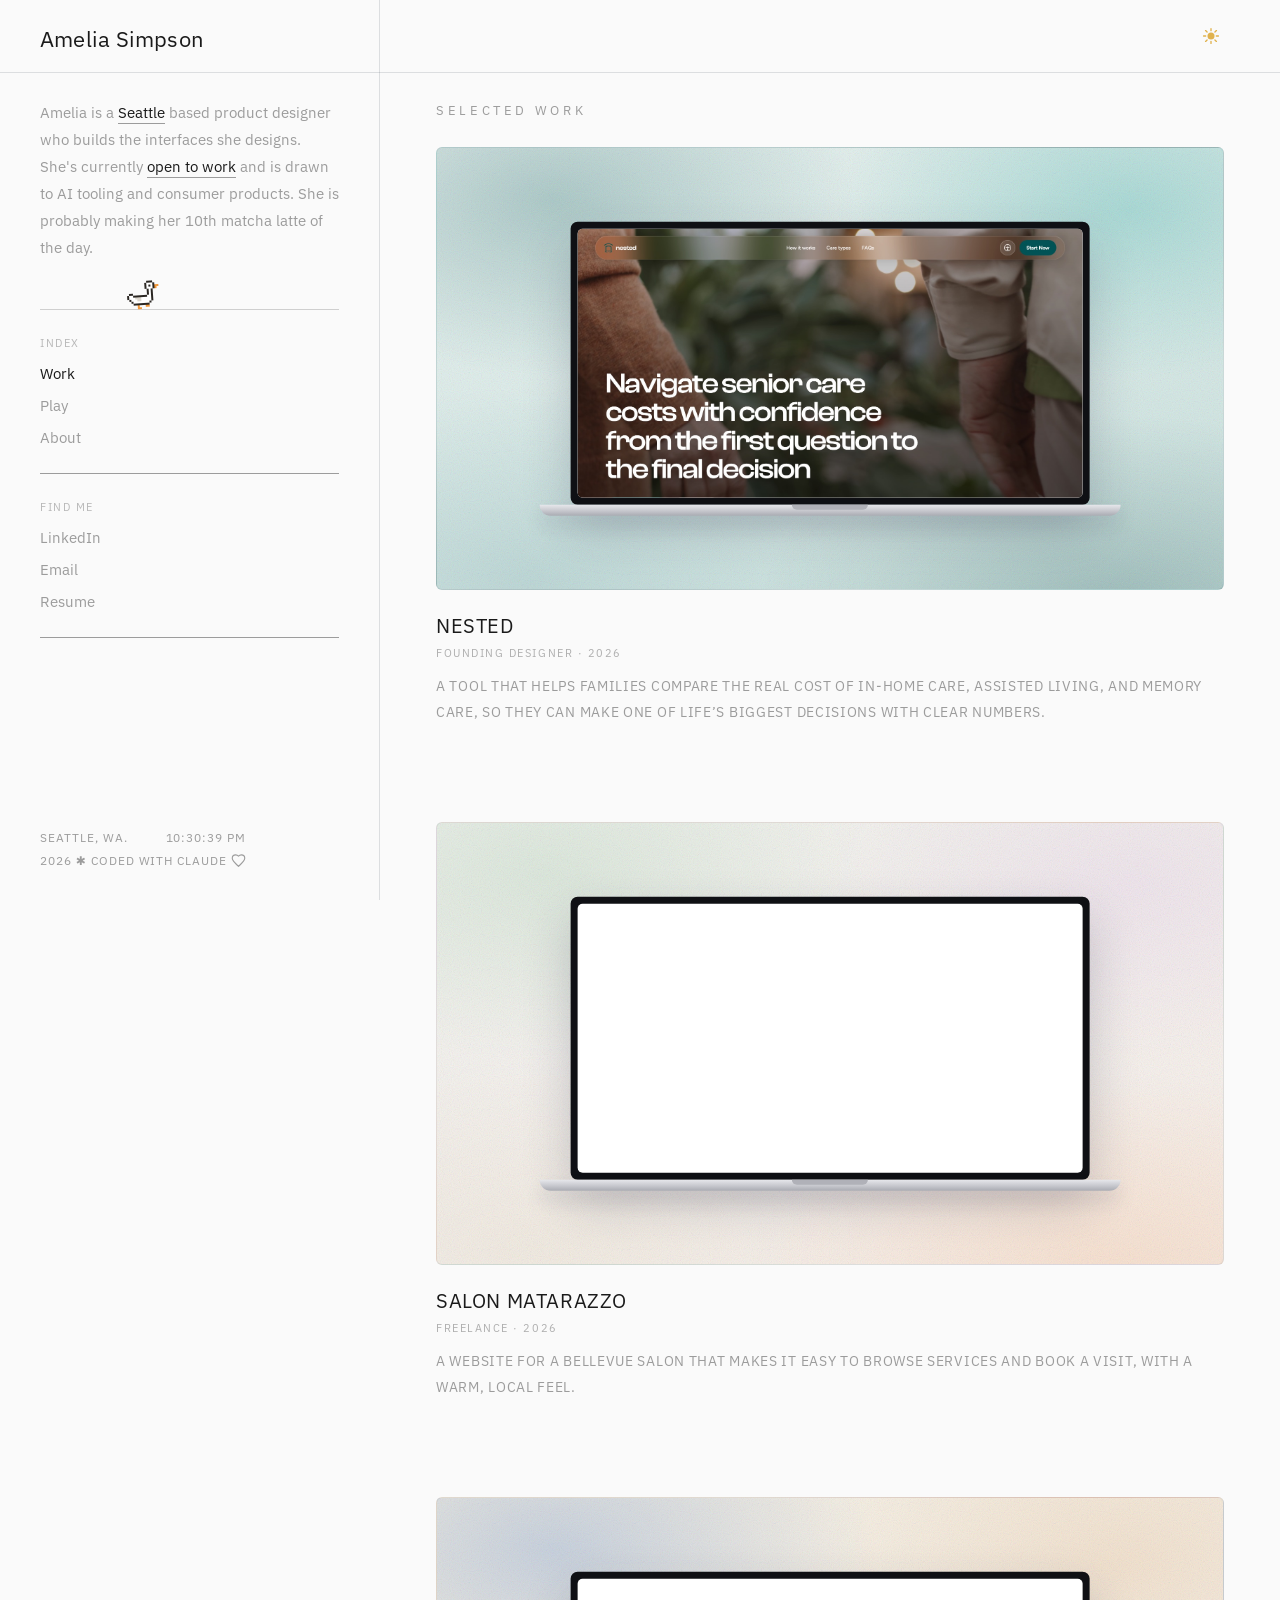
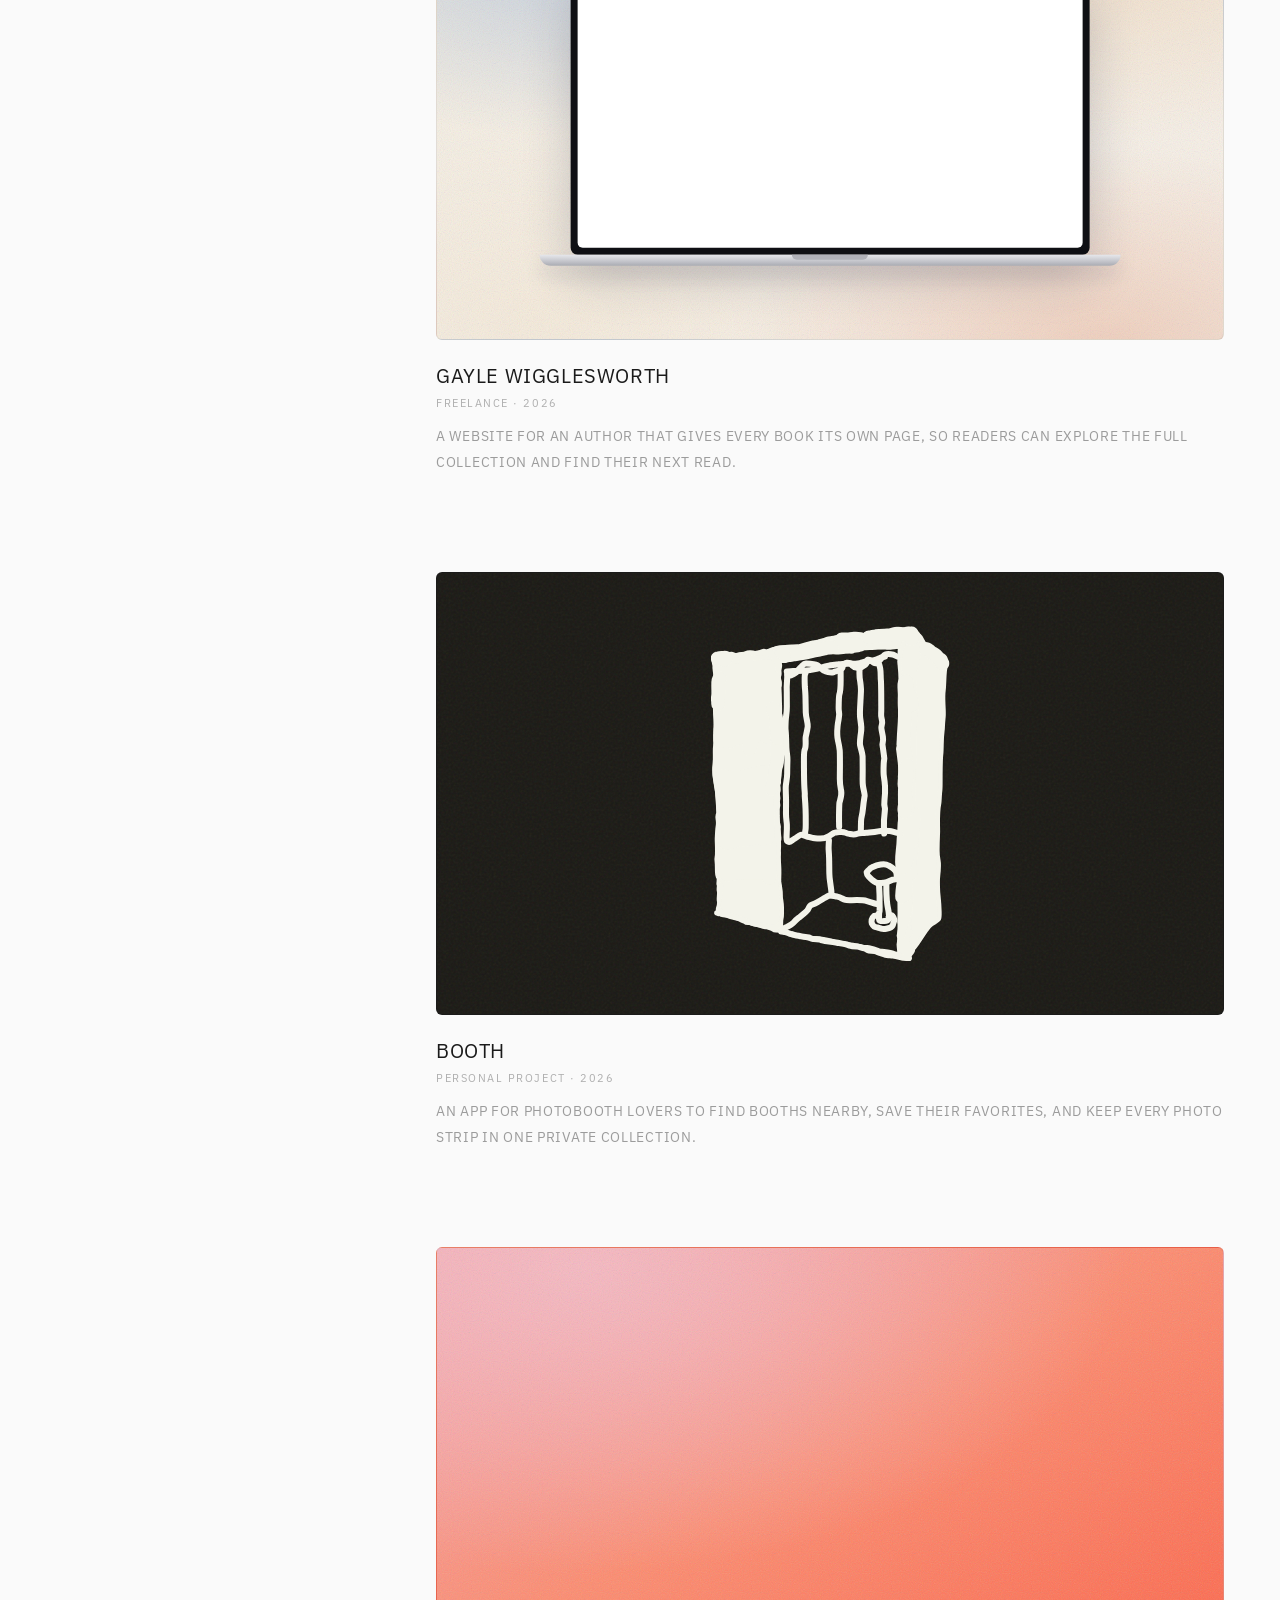
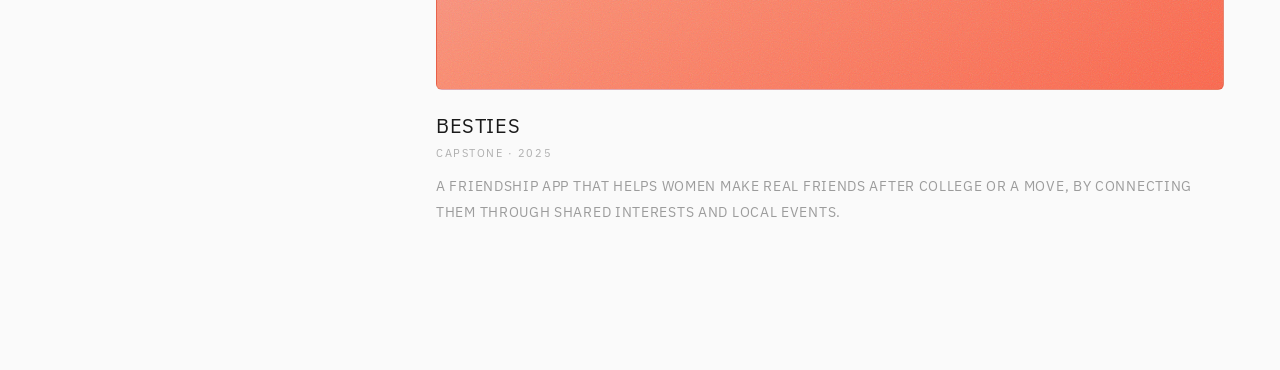
==== commit 1ecd61b0: "Join the Puddle leaf's stem to the leaf Co-Authored-By: Claude Fable 5.2 <noreply@anthropic.com>" ====
--- a/index.html
+++ b/index.html
@@ -246,7 +246,7 @@
 
         <!-- the live puddle shader, playable right here; only the upper-right button flips it open into #panel-puddle (play-panels.js) -->
         <div class="tile t-puddle" data-panel-tile="puddle">
-          <iframe src="puddle.html?embed&amp;v=2" title="Puddle: click the water to jump in" loading="lazy"></iframe>
+          <iframe src="puddle.html?embed&amp;v=3" title="Puddle: click the water to jump in" loading="lazy"></iframe>
           <button type="button" class="tile-btn tile-btn-right" data-panel-open="puddle" aria-haspopup="dialog" aria-controls="panel-puddle" aria-label="Read more about Puddle">
             <span class="tile-btn-label">Read more</span><svg viewBox="0 0 24 24" fill="none" stroke="currentColor" stroke-width="2" stroke-linecap="round" stroke-linejoin="round" aria-hidden="true"><path d="M15 3h6v6M9 21H3v-6M21 3l-7 7M3 21l7-7"/></svg>
           </button>
@@ -545,7 +545,7 @@
     <div class="pp-card">
       <div class="pp-back" aria-hidden="true"></div>
       <div class="pp-face">
-        <div class="pp-stage pp-stage-puddle" data-stage-src="puddle.html?embed&amp;v=2" data-stage-title="Puddle: click the water to jump in"></div>
+        <div class="pp-stage pp-stage-puddle" data-stage-src="puddle.html?embed&amp;v=3" data-stage-title="Puddle: click the water to jump in"></div>
         <article class="pp-story">
           <header class="pp-head">
             <p class="pp-meta">Personal Project · Fall 2026</p>
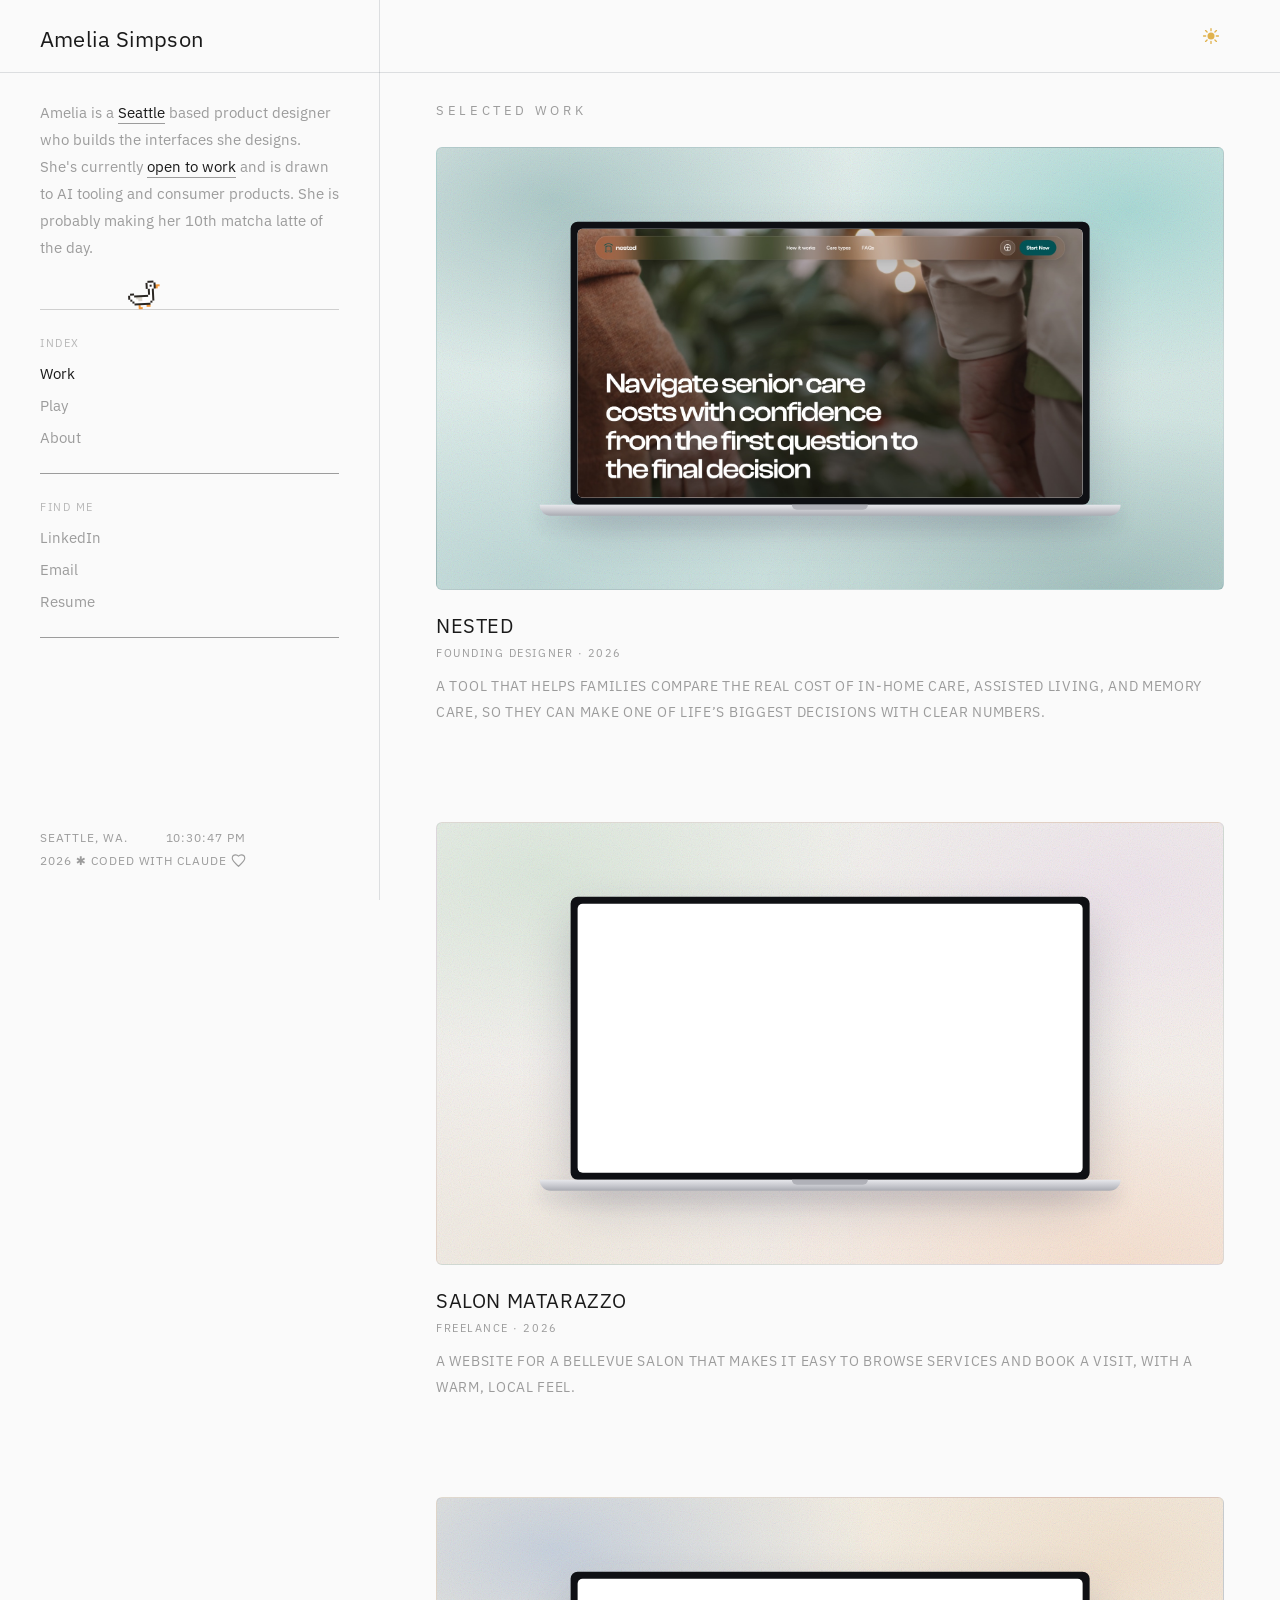
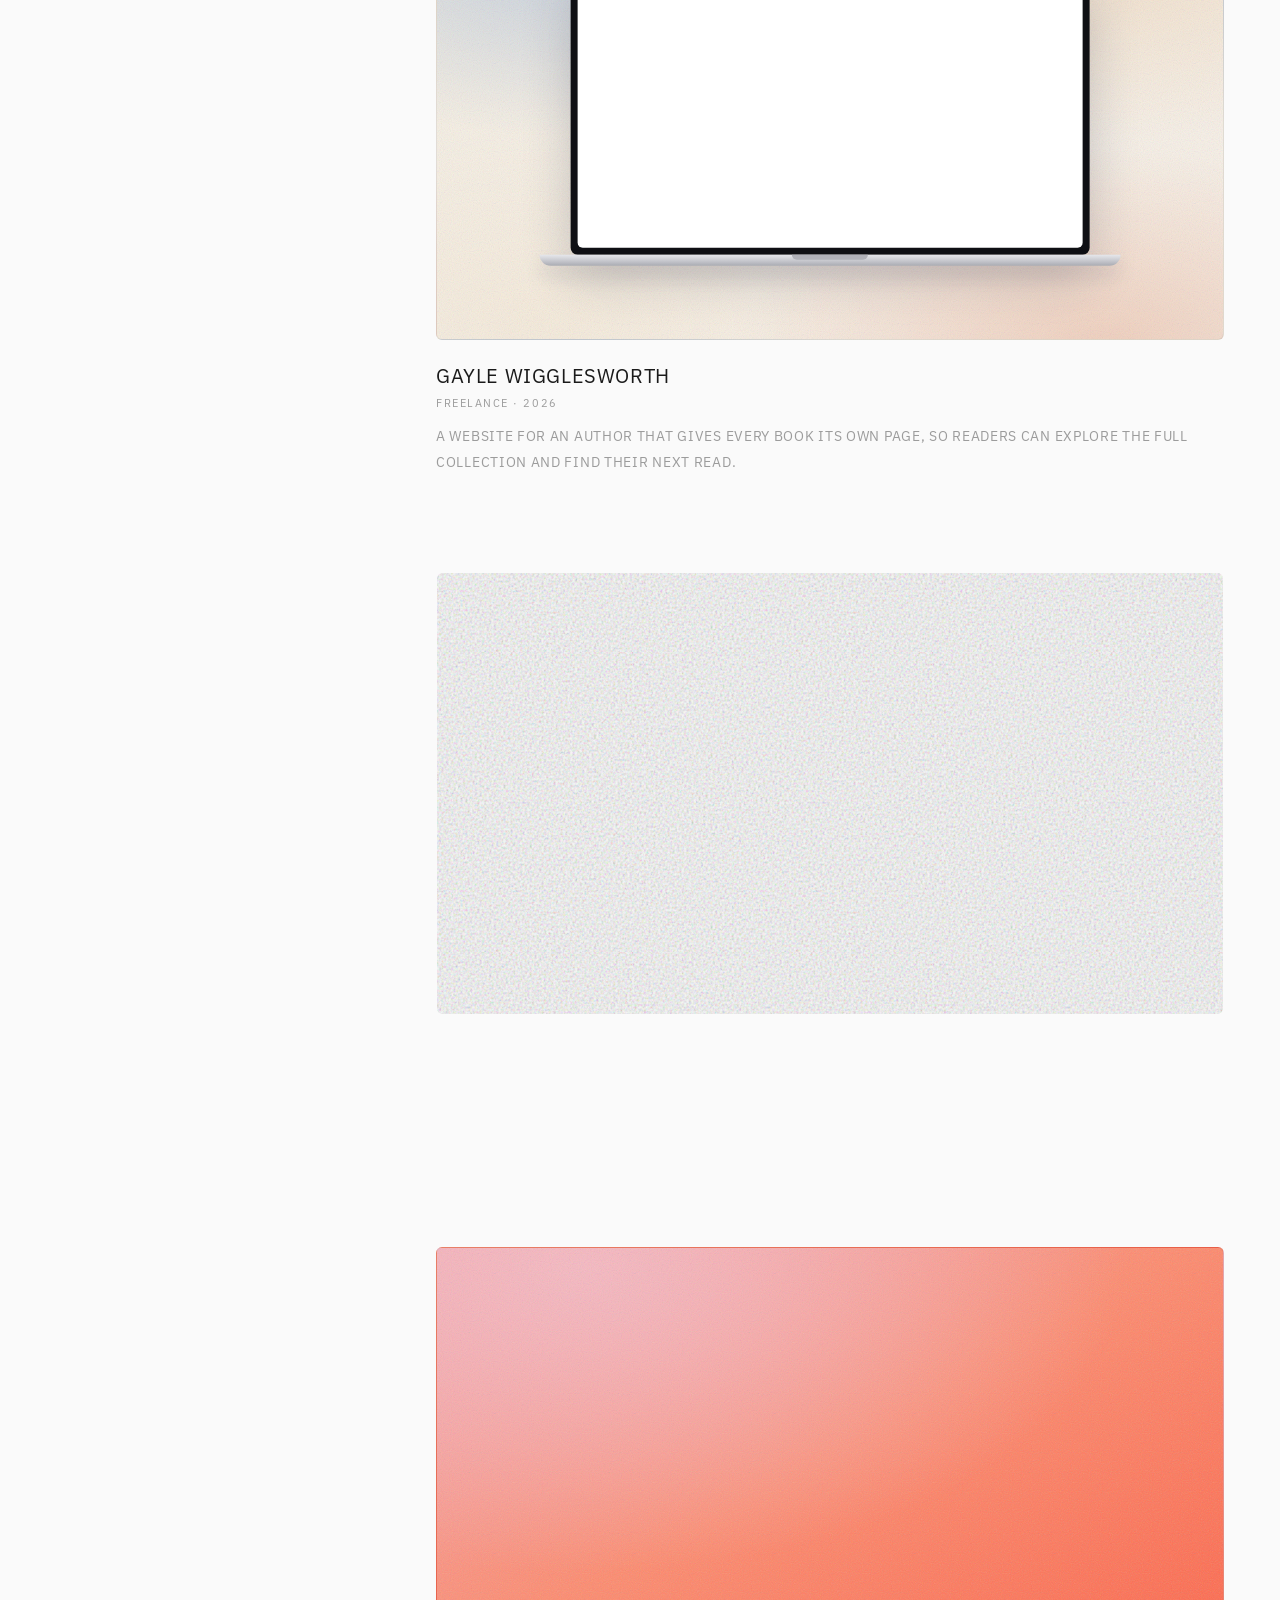
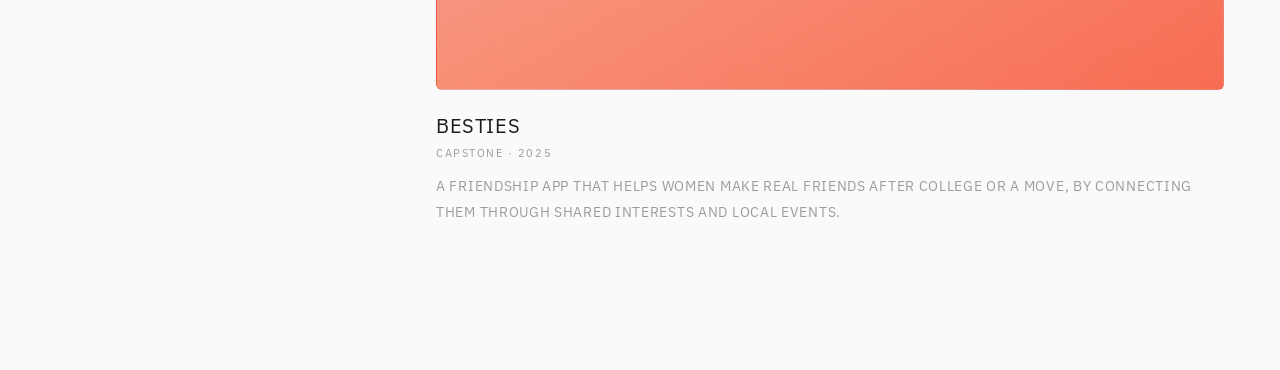
==== commit 689e0cdb: "Remove the standalone Puddle page and the link to it puddle.html is now only the canvas behind the P" ====
--- a/index.html
+++ b/index.html
@@ -246,7 +246,7 @@
 
         <!-- the live puddle shader, playable right here; only the upper-right button flips it open into #panel-puddle (play-panels.js) -->
         <div class="tile t-puddle" data-panel-tile="puddle">
-          <iframe src="puddle.html?embed&amp;v=3" title="Puddle: click the water to jump in" loading="lazy"></iframe>
+          <iframe src="puddle.html?embed&amp;v=4" title="Puddle: click the water to jump in" loading="lazy"></iframe>
           <button type="button" class="tile-btn tile-btn-right" data-panel-open="puddle" aria-haspopup="dialog" aria-controls="panel-puddle" aria-label="Read more about Puddle">
             <span class="tile-btn-label">Read more</span><svg viewBox="0 0 24 24" fill="none" stroke="currentColor" stroke-width="2" stroke-linecap="round" stroke-linejoin="round" aria-hidden="true"><path d="M15 3h6v6M9 21H3v-6M21 3l-7 7M3 21l7-7"/></svg>
           </button>
@@ -545,14 +545,13 @@
     <div class="pp-card">
       <div class="pp-back" aria-hidden="true"></div>
       <div class="pp-face">
-        <div class="pp-stage pp-stage-puddle" data-stage-src="puddle.html?embed&amp;v=3" data-stage-title="Puddle: click the water to jump in"></div>
+        <div class="pp-stage pp-stage-puddle" data-stage-src="puddle.html?embed&amp;v=4" data-stage-title="Puddle: click the water to jump in"></div>
         <article class="pp-story">
           <header class="pp-head">
             <p class="pp-meta">Personal Project · Fall 2026</p>
             <h2 id="pp-title-puddle">Puddle</h2>
             <p class="pp-lede">Seattle in November. The sky lies flat on the pavers and every drop breaks it into rings.</p>
             <p class="pp-hint">Click or tap the puddle to jump in.</p>
-            <p class="pp-link pp-link-top"><a href="puddle.html" target="_blank" rel="noopener">Open it on its own page ↗</a></p>
           </header>
 
           <section>
